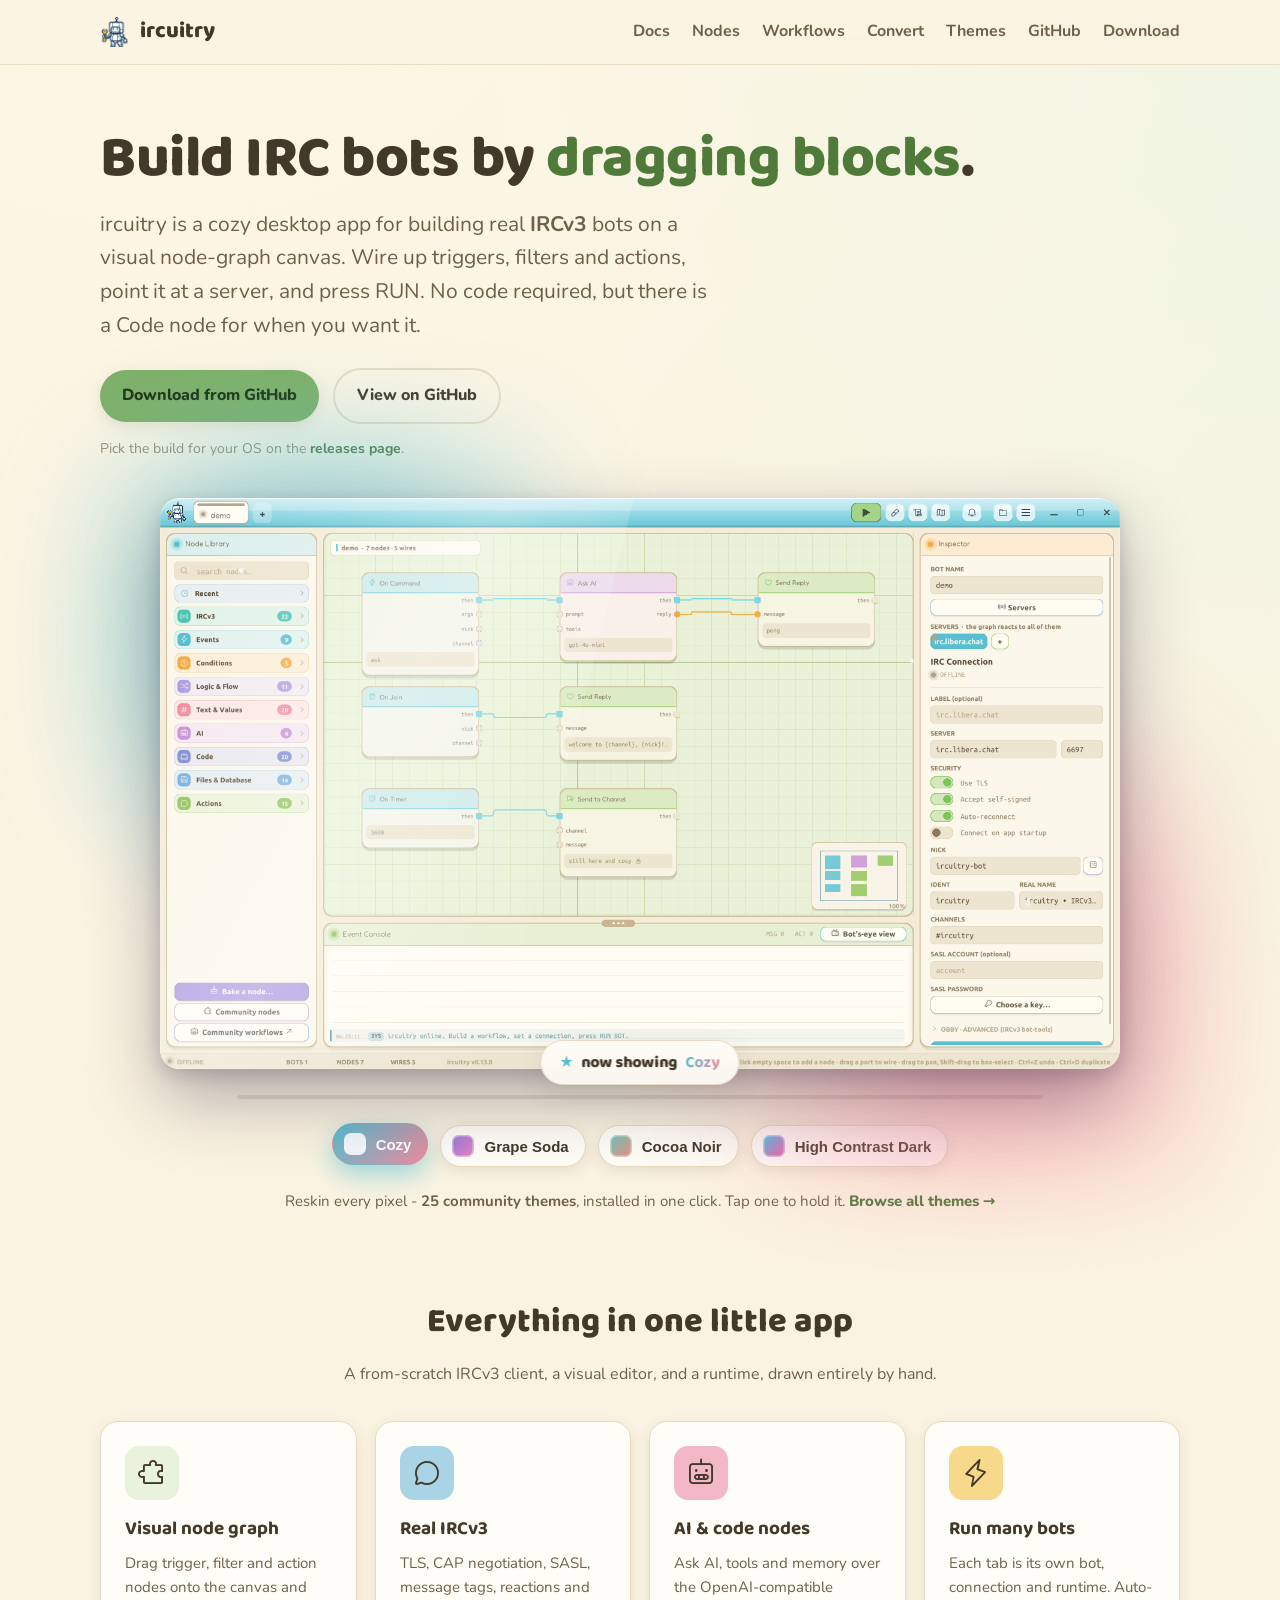
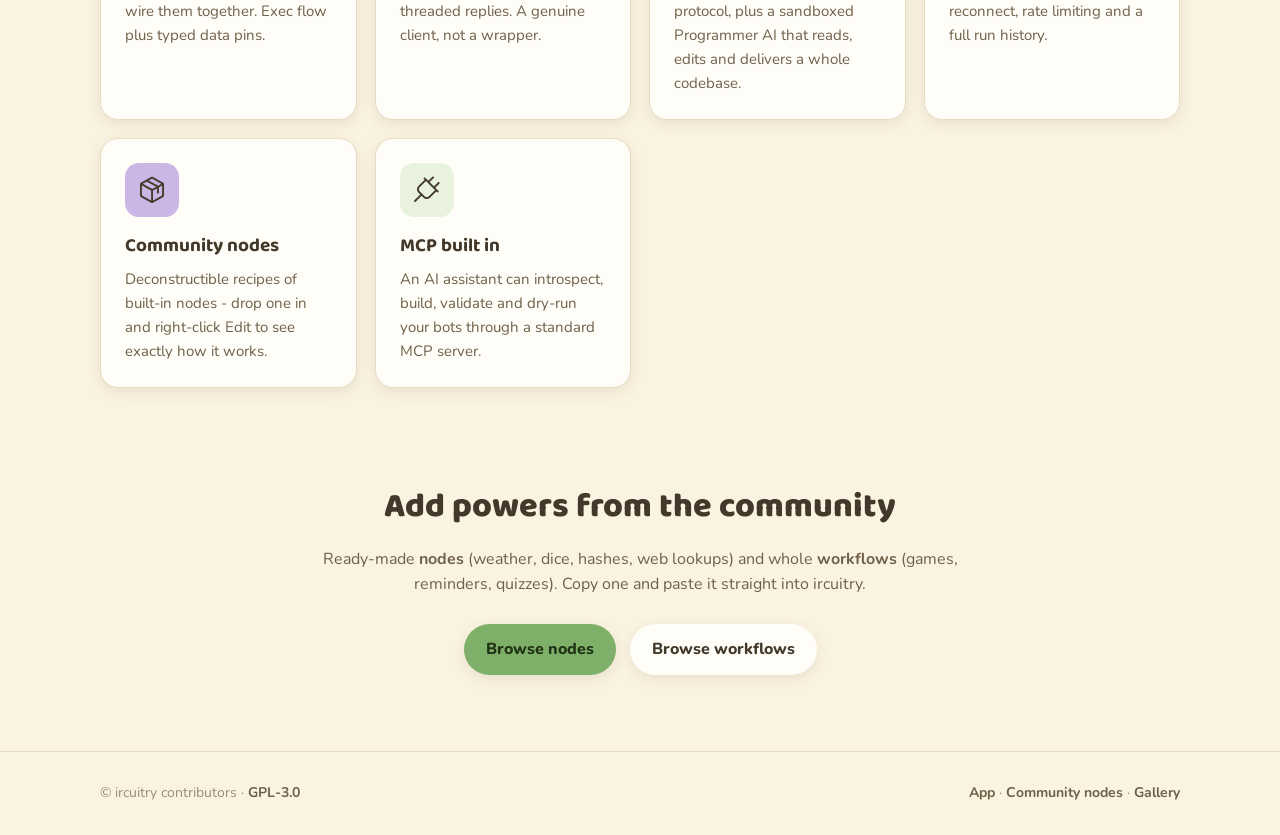
==== index.html @ cd8b6d70 "feat: add mIRC script -> .ircbot converter page A client-side (browser-only, nothing uploaded) Tier-" ====
<!DOCTYPE html>
<html lang="en">
<head>
  <meta charset="utf-8">
  <meta name="viewport" content="width=device-width, initial-scale=1">
  <title>ircuitry - build IRC bots by dragging blocks</title>
  <meta name="description" content="ircuitry is a cozy desktop app for building IRCv3 bots on a visual node-graph canvas. Free, open source, self-contained. Download for Windows, macOS and Linux.">
  <link rel="icon" type="image/png" href="assets/favicon.png">
  <meta property="og:title" content="ircuitry - build IRC bots by dragging blocks">
  <meta property="og:description" content="A cozy desktop app for building IRCv3 bots on a visual node-graph canvas. Free and open source.">
  <meta property="og:image" content="assets/theme-cozy.png">
  <meta property="og:type" content="website">
  <link rel="preconnect" href="https://fonts.googleapis.com">
  <link rel="preconnect" href="https://fonts.gstatic.com" crossorigin>
  <link href="https://fonts.googleapis.com/css2?family=Baloo+2:wght@600;700;800&family=Nunito:wght@400;600;700;800&display=swap" rel="stylesheet">
  <link rel="stylesheet" href="assets/phosphor.css">
  <link rel="stylesheet" href="assets/style.css?v=20">
</head>
<body>
  <nav class="nav">
    <div class="wrap">
      <a class="brand" href="./"><img src="assets/icon-256.png" alt=""> ircuitry</a>
      <div class="links">
        
        <a href="docs.html">Docs</a><a href="nodes.html">Nodes</a>
        <a href="workflows.html">Workflows</a><a href="convert.html">Convert</a><a href="themes.html">Themes</a>
        <a class="hide-sm" href="https://github.com/ircuitry/ircuitry">GitHub</a>
        <a class="hide-sm" href="https://github.com/ircuitry/ircuitry/releases/latest">Download</a>
      </div>
    </div>
  </nav>

  <header class="hero">
    <div class="wrap">
      <h1>Build IRC bots by <span class="leaf">dragging blocks</span>.</h1>
      <p class="lead">
        ircuitry is a cozy desktop app for building real <b>IRCv3</b> bots on a visual node-graph
        canvas. Wire up triggers, filters and actions, point it at a server, and press RUN. No code
        required, but there is a Code node for when you want it.
      </p>
      <div class="btn-row" id="download">
        <a class="btn primary" href="https://github.com/ircuitry/ircuitry/releases/latest">Download</a>
        <a class="btn ghost" href="https://github.com/ircuitry/ircuitry">View on GitHub</a>
      </div>
      <p class="altlinks" id="dl-extra">Free and open source (GPLv3). Self-contained, no install needed.</p>

      <div class="tv" id="tv">
        <div class="tv-stage" id="tvStage">
          <div class="tv-glow" aria-hidden="true"></div>
          <div class="tv-frame">
            <div class="tv-screens" id="tvScreens"></div>
            <div class="tv-sheen" aria-hidden="true"></div>
            <div class="tv-spark s1"></div><div class="tv-spark s2"></div><div class="tv-spark s3"></div>
          </div>
          <div class="tv-badge"><span class="star">&#9733;</span> now showing <b id="tvName">Cozy</b></div>
          <div class="tv-bar"><i id="tvBar"></i></div>
        </div>
        <div class="tv-chips" id="tvChips"></div>
        <p class="tv-cap">Reskin every pixel - <b>25 community themes</b>, installed in one click. Tap one to hold it. <a href="themes.html">Browse all themes &rarr;</a></p>
      </div>
    </div>
  </header>

  <section>
    <div class="wrap">
      <h2 class="section-title">Everything in one little app</h2>
      <p class="section-sub">A from-scratch IRCv3 client, a visual editor, and a runtime, drawn entirely by hand.</p>
      <div class="features">
        <div class="feature"><div class="ic c-leaf"><i class="ph ph-puzzle-piece"></i></div><h3>Visual node graph</h3><p>Drag trigger, filter and action nodes onto the canvas and wire them together. Exec flow plus typed data pins.</p></div>
        <div class="feature"><div class="ic c-blue"><i class="ph ph-chat-circle"></i></div><h3>Real IRCv3</h3><p>TLS, CAP negotiation, SASL, message tags, reactions and threaded replies. A genuine client, not a wrapper.</p></div>
        <div class="feature"><div class="ic c-pink"><i class="ph ph-robot"></i></div><h3>AI &amp; code nodes</h3><p>Ask AI, tools and memory over the OpenAI-compatible protocol, plus a sandboxed Programmer AI that reads, edits and delivers a whole codebase.</p></div>
        <div class="feature"><div class="ic c-yellow"><i class="ph ph-lightning"></i></div><h3>Run many bots</h3><p>Each tab is its own bot, connection and runtime. Auto-reconnect, rate limiting and a full run history.</p></div>
        <div class="feature"><div class="ic c-lilac"><i class="ph ph-package"></i></div><h3>Community nodes</h3><p>Deconstructible recipes of built-in nodes - drop one in and right-click Edit to see exactly how it works.</p></div>
        <div class="feature"><div class="ic c-leaf"><i class="ph ph-plug"></i></div><h3>MCP built in</h3><p>An AI assistant can introspect, build, validate and dry-run your bots through a standard MCP server.</p></div>
      </div>
    </div>
  </section>

  <section>
    <div class="wrap" style="text-align:center;">
      <h2 class="section-title">Add powers from the community</h2>
      <p class="section-sub" style="margin-bottom:26px;">
        Ready-made <b>nodes</b> (weather, dice, hashes, web lookups) and whole <b>workflows</b> (games,
        reminders, quizzes). Copy one and paste it straight into ircuitry.
      </p>
      <div class="btn-row" style="justify-content:center;">
        <a class="btn primary" href="nodes.html">Browse nodes</a>
        <a class="btn" href="workflows.html">Browse workflows</a>
      </div>
    </div>
  </section>

  <footer>
    <div class="wrap">
      <span>© ircuitry contributors · <a href="https://github.com/ircuitry/ircuitry/blob/main/LICENSE">GPL-3.0</a></span>
      <span>
        <a href="https://github.com/ircuitry/ircuitry">App</a> ·
        <a href="https://github.com/ircuitry/community-nodes">Community nodes</a> ·
        <a href="nodes.html">Gallery</a>
      </span>
    </div>
  </footer>

  <div class="toast" id="toast"></div>
  <script src="assets/app.js?v=20"></script>
</body>
</html>
---- assets/phosphor.css ----
@font-face {
  font-family: "Phosphor";
  src: url("phosphor/Phosphor.woff2") format("woff2");
  font-weight: normal; font-style: normal; font-display: block;
}

.ph {
  /* use !important to prevent issues with browser extensions that change fonts */
  font-family: "Phosphor" !important;
  speak: never;
  font-style: normal;
  font-weight: normal;
  font-variant: normal;
  text-transform: none;
  line-height: 1;

  /* Enable Ligatures ================ */
  letter-spacing: 0;
  -webkit-font-feature-settings: "liga";
  -moz-font-feature-settings: "liga=1";
  -moz-font-feature-settings: "liga";
  -ms-font-feature-settings: "liga" 1;
  font-feature-settings: "liga";
  -webkit-font-variant-ligatures: discretionary-ligatures;
  font-variant-ligatures: discretionary-ligatures;

  /* Better Font Rendering =========== */
  -webkit-font-smoothing: antialiased;
  -moz-osx-font-smoothing: grayscale;
}

.ph.ph-acorn:before {
  content: "\eb9a";
}
.ph.ph-address-book:before {
  content: "\e6f8";
}
.ph.ph-address-book-tabs:before {
  content: "\ee4e";
}
.ph.ph-air-traffic-control:before {
  content: "\ecd8";
}
.ph.ph-airplane:before {
  content: "\e002";
}
.ph.ph-airplane-in-flight:before {
  content: "\e4fe";
}
.ph.ph-airplane-landing:before {
  content: "\e502";
}
.ph.ph-airplane-takeoff:before {
  content: "\e504";
}
.ph.ph-airplane-taxiing:before {
  content: "\e500";
}
.ph.ph-airplane-tilt:before {
  content: "\e5d6";
}
.ph.ph-airplay:before {
  content: "\e004";
}
.ph.ph-alarm:before {
  content: "\e006";
}
.ph.ph-alien:before {
  content: "\e8a6";
}
.ph.ph-align-bottom:before {
  content: "\e506";
}
.ph.ph-align-bottom-simple:before {
  content: "\eb0c";
}
.ph.ph-align-center-horizontal:before {
  content: "\e50a";
}
.ph.ph-align-center-horizontal-simple:before {
  content: "\eb0e";
}
.ph.ph-align-center-vertical:before {
  content: "\e50c";
}
.ph.ph-align-center-vertical-simple:before {
  content: "\eb10";
}
.ph.ph-align-left:before {
  content: "\e50e";
}
.ph.ph-align-left-simple:before {
  content: "\eaee";
}
.ph.ph-align-right:before {
  content: "\e510";
}
.ph.ph-align-right-simple:before {
  content: "\eb12";
}
.ph.ph-align-top:before {
  content: "\e512";
}
.ph.ph-align-top-simple:before {
  content: "\eb14";
}
.ph.ph-amazon-logo:before {
  content: "\e96c";
}
.ph.ph-ambulance:before {
  content: "\e572";
}
.ph.ph-anchor:before {
  content: "\e514";
}
.ph.ph-anchor-simple:before {
  content: "\e5d8";
}
.ph.ph-android-logo:before {
  content: "\e008";
}
.ph.ph-angle:before {
  content: "\e7bc";
}
.ph.ph-angular-logo:before {
  content: "\eb80";
}
.ph.ph-aperture:before {
  content: "\e00a";
}
.ph.ph-app-store-logo:before {
  content: "\e974";
}
.ph.ph-app-window:before {
  content: "\e5da";
}
.ph.ph-apple-logo:before {
  content: "\e516";
}
.ph.ph-apple-podcasts-logo:before {
  content: "\eb96";
}
.ph.ph-approximate-equals:before {
  content: "\edaa";
}
.ph.ph-archive:before {
  content: "\e00c";
}
.ph.ph-armchair:before {
  content: "\e012";
}
.ph.ph-arrow-arc-left:before {
  content: "\e014";
}
.ph.ph-arrow-arc-right:before {
  content: "\e016";
}
.ph.ph-arrow-bend-double-up-left:before {
  content: "\e03a";
}
.ph.ph-arrow-bend-double-up-right:before {
  content: "\e03c";
}
.ph.ph-arrow-bend-down-left:before {
  content: "\e018";
}
.ph.ph-arrow-bend-down-right:before {
  content: "\e01a";
}
.ph.ph-arrow-bend-left-down:before {
  content: "\e01c";
}
.ph.ph-arrow-bend-left-up:before {
  content: "\e01e";
}
.ph.ph-arrow-bend-right-down:before {
  content: "\e020";
}
.ph.ph-arrow-bend-right-up:before {
  content: "\e022";
}
.ph.ph-arrow-bend-up-left:before {
  content: "\e024";
}
.ph.ph-arrow-bend-up-right:before {
  content: "\e026";
}
.ph.ph-arrow-circle-down:before {
  content: "\e028";
}
.ph.ph-arrow-circle-down-left:before {
  content: "\e02a";
}
.ph.ph-arrow-circle-down-right:before {
  content: "\e02c";
}
.ph.ph-arrow-circle-left:before {
  content: "\e05a";
}
.ph.ph-arrow-circle-right:before {
  content: "\e02e";
}
.ph.ph-arrow-circle-up:before {
  content: "\e030";
}
.ph.ph-arrow-circle-up-left:before {
  content: "\e032";
}
.ph.ph-arrow-circle-up-right:before {
  content: "\e034";
}
.ph.ph-arrow-clockwise:before {
  content: "\e036";
}
.ph.ph-arrow-counter-clockwise:before {
  content: "\e038";
}
.ph.ph-arrow-down:before {
  content: "\e03e";
}
.ph.ph-arrow-down-left:before {
  content: "\e040";
}
.ph.ph-arrow-down-right:before {
  content: "\e042";
}
.ph.ph-arrow-elbow-down-left:before {
  content: "\e044";
}
.ph.ph-arrow-elbow-down-right:before {
  content: "\e046";
}
.ph.ph-arrow-elbow-left:before {
  content: "\e048";
}
.ph.ph-arrow-elbow-left-down:before {
  content: "\e04a";
}
.ph.ph-arrow-elbow-left-up:before {
  content: "\e04c";
}
.ph.ph-arrow-elbow-right:before {
  content: "\e04e";
}
.ph.ph-arrow-elbow-right-down:before {
  content: "\e050";
}
.ph.ph-arrow-elbow-right-up:before {
  content: "\e052";
}
.ph.ph-arrow-elbow-up-left:before {
  content: "\e054";
}
.ph.ph-arrow-elbow-up-right:before {
  content: "\e056";
}
.ph.ph-arrow-fat-down:before {
  content: "\e518";
}
.ph.ph-arrow-fat-left:before {
  content: "\e51a";
}
.ph.ph-arrow-fat-line-down:before {
  content: "\e51c";
}
.ph.ph-arrow-fat-line-left:before {
  content: "\e51e";
}
.ph.ph-arrow-fat-line-right:before {
  content: "\e520";
}
.ph.ph-arrow-fat-line-up:before {
  content: "\e522";
}
.ph.ph-arrow-fat-lines-down:before {
  content: "\e524";
}
.ph.ph-arrow-fat-lines-left:before {
  content: "\e526";
}
.ph.ph-arrow-fat-lines-right:before {
  content: "\e528";
}
.ph.ph-arrow-fat-lines-up:before {
  content: "\e52a";
}
.ph.ph-arrow-fat-right:before {
  content: "\e52c";
}
.ph.ph-arrow-fat-up:before {
  content: "\e52e";
}
.ph.ph-arrow-left:before {
  content: "\e058";
}
.ph.ph-arrow-line-down:before {
  content: "\e05c";
}
.ph.ph-arrow-line-down-left:before {
  content: "\e05e";
}
.ph.ph-arrow-line-down-right:before {
  content: "\e060";
}
.ph.ph-arrow-line-left:before {
  content: "\e062";
}
.ph.ph-arrow-line-right:before {
  content: "\e064";
}
.ph.ph-arrow-line-up:before {
  content: "\e066";
}
.ph.ph-arrow-line-up-left:before {
  content: "\e068";
}
.ph.ph-arrow-line-up-right:before {
  content: "\e06a";
}
.ph.ph-arrow-right:before {
  content: "\e06c";
}
.ph.ph-arrow-square-down:before {
  content: "\e06e";
}
.ph.ph-arrow-square-down-left:before {
  content: "\e070";
}
.ph.ph-arrow-square-down-right:before {
  content: "\e072";
}
.ph.ph-arrow-square-in:before {
  content: "\e5dc";
}
.ph.ph-arrow-square-left:before {
  content: "\e074";
}
.ph.ph-arrow-square-out:before {
  content: "\e5de";
}
.ph.ph-arrow-square-right:before {
  content: "\e076";
}
.ph.ph-arrow-square-up:before {
  content: "\e078";
}
.ph.ph-arrow-square-up-left:before {
  content: "\e07a";
}
.ph.ph-arrow-square-up-right:before {
  content: "\e07c";
}
.ph.ph-arrow-u-down-left:before {
  content: "\e07e";
}
.ph.ph-arrow-u-down-right:before {
  content: "\e080";
}
.ph.ph-arrow-u-left-down:before {
  content: "\e082";
}
.ph.ph-arrow-u-left-up:before {
  content: "\e084";
}
.ph.ph-arrow-u-right-down:before {
  content: "\e086";
}
.ph.ph-arrow-u-right-up:before {
  content: "\e088";
}
.ph.ph-arrow-u-up-left:before {
  content: "\e08a";
}
.ph.ph-arrow-u-up-right:before {
  content: "\e08c";
}
.ph.ph-arrow-up:before {
  content: "\e08e";
}
.ph.ph-arrow-up-left:before {
  content: "\e090";
}
.ph.ph-arrow-up-right:before {
  content: "\e092";
}
.ph.ph-arrows-clockwise:before {
  content: "\e094";
}
.ph.ph-arrows-counter-clockwise:before {
  content: "\e096";
}
.ph.ph-arrows-down-up:before {
  content: "\e098";
}
.ph.ph-arrows-horizontal:before {
  content: "\eb06";
}
.ph.ph-arrows-in:before {
  content: "\e09a";
}
.ph.ph-arrows-in-cardinal:before {
  content: "\e09c";
}
.ph.ph-arrows-in-line-horizontal:before {
  content: "\e530";
}
.ph.ph-arrows-in-line-vertical:before {
  content: "\e532";
}
.ph.ph-arrows-in-simple:before {
  content: "\e09e";
}
.ph.ph-arrows-left-right:before {
  content: "\e0a0";
}
.ph.ph-arrows-merge:before {
  content: "\ed3e";
}
.ph.ph-arrows-out:before {
  content: "\e0a2";
}
.ph.ph-arrows-out-cardinal:before {
  content: "\e0a4";
}
.ph.ph-arrows-out-line-horizontal:before {
  content: "\e534";
}
.ph.ph-arrows-out-line-vertical:before {
  content: "\e536";
}
.ph.ph-arrows-out-simple:before {
  content: "\e0a6";
}
.ph.ph-arrows-split:before {
  content: "\ed3c";
}
.ph.ph-arrows-vertical:before {
  content: "\eb04";
}
.ph.ph-article:before {
  content: "\e0a8";
}
.ph.ph-article-medium:before {
  content: "\e5e0";
}
.ph.ph-article-ny-times:before {
  content: "\e5e2";
}
.ph.ph-asclepius:before {
  content: "\ee34";
}
.ph.ph-caduceus:before {
  content: "\ee34";
}
.ph.ph-asterisk:before {
  content: "\e0aa";
}
.ph.ph-asterisk-simple:before {
  content: "\e832";
}
.ph.ph-at:before {
  content: "\e0ac";
}
.ph.ph-atom:before {
  content: "\e5e4";
}
.ph.ph-avocado:before {
  content: "\ee04";
}
.ph.ph-axe:before {
  content: "\e9fc";
}
.ph.ph-baby:before {
  content: "\e774";
}
.ph.ph-baby-carriage:before {
  content: "\e818";
}
.ph.ph-backpack:before {
  content: "\e922";
}
.ph.ph-backspace:before {
  content: "\e0ae";
}
.ph.ph-bag:before {
  content: "\e0b0";
}
.ph.ph-bag-simple:before {
  content: "\e5e6";
}
.ph.ph-balloon:before {
  content: "\e76c";
}
.ph.ph-bandaids:before {
  content: "\e0b2";
}
.ph.ph-bank:before {
  content: "\e0b4";
}
.ph.ph-barbell:before {
  content: "\e0b6";
}
.ph.ph-barcode:before {
  content: "\e0b8";
}
.ph.ph-barn:before {
  content: "\ec72";
}
.ph.ph-barricade:before {
  content: "\e948";
}
.ph.ph-baseball:before {
  content: "\e71a";
}
.ph.ph-baseball-cap:before {
  content: "\ea28";
}
.ph.ph-baseball-helmet:before {
  content: "\ee4a";
}
.ph.ph-basket:before {
  content: "\e964";
}
.ph.ph-basketball:before {
  content: "\e724";
}
.ph.ph-bathtub:before {
  content: "\e81e";
}
.ph.ph-battery-charging:before {
  content: "\e0ba";
}
.ph.ph-battery-charging-vertical:before {
  content: "\e0bc";
}
.ph.ph-battery-empty:before {
  content: "\e0be";
}
.ph.ph-battery-full:before {
  content: "\e0c0";
}
.ph.ph-battery-high:before {
  content: "\e0c2";
}
.ph.ph-battery-low:before {
  content: "\e0c4";
}
.ph.ph-battery-medium:before {
  content: "\e0c6";
}
.ph.ph-battery-plus:before {
  content: "\e808";
}
.ph.ph-battery-plus-vertical:before {
  content: "\ec50";
}
.ph.ph-battery-vertical-empty:before {
  content: "\e7c6";
}
.ph.ph-battery-vertical-full:before {
  content: "\e7c4";
}
.ph.ph-battery-vertical-high:before {
  content: "\e7c2";
}
.ph.ph-battery-vertical-low:before {
  content: "\e7be";
}
.ph.ph-battery-vertical-medium:before {
  content: "\e7c0";
}
.ph.ph-battery-warning:before {
  content: "\e0c8";
}
.ph.ph-battery-warning-vertical:before {
  content: "\e0ca";
}
.ph.ph-beach-ball:before {
  content: "\ed24";
}
.ph.ph-beanie:before {
  content: "\ea2a";
}
.ph.ph-bed:before {
  content: "\e0cc";
}
.ph.ph-beer-bottle:before {
  content: "\e7b0";
}
.ph.ph-beer-stein:before {
  content: "\eb62";
}
.ph.ph-behance-logo:before {
  content: "\e7f4";
}
.ph.ph-bell:before {
  content: "\e0ce";
}
.ph.ph-bell-ringing:before {
  content: "\e5e8";
}
.ph.ph-bell-simple:before {
  content: "\e0d0";
}
.ph.ph-bell-simple-ringing:before {
  content: "\e5ea";
}
.ph.ph-bell-simple-slash:before {
  content: "\e0d2";
}
.ph.ph-bell-simple-z:before {
  content: "\e5ec";
}
.ph.ph-bell-slash:before {
  content: "\e0d4";
}
.ph.ph-bell-z:before {
  content: "\e5ee";
}
.ph.ph-belt:before {
  content: "\ea2c";
}
.ph.ph-bezier-curve:before {
  content: "\eb00";
}
.ph.ph-bicycle:before {
  content: "\e0d6";
}
.ph.ph-binary:before {
  content: "\ee60";
}
.ph.ph-binoculars:before {
  content: "\ea64";
}
.ph.ph-biohazard:before {
  content: "\e9e0";
}
.ph.ph-bird:before {
  content: "\e72c";
}
.ph.ph-blueprint:before {
  content: "\eda0";
}
.ph.ph-bluetooth:before {
  content: "\e0da";
}
.ph.ph-bluetooth-connected:before {
  content: "\e0dc";
}
.ph.ph-bluetooth-slash:before {
  content: "\e0de";
}
.ph.ph-bluetooth-x:before {
  content: "\e0e0";
}
.ph.ph-boat:before {
  content: "\e786";
}
.ph.ph-bomb:before {
  content: "\ee0a";
}
.ph.ph-bone:before {
  content: "\e7f2";
}
.ph.ph-book:before {
  content: "\e0e2";
}
.ph.ph-book-bookmark:before {
  content: "\e0e4";
}
.ph.ph-book-open:before {
  content: "\e0e6";
}
.ph.ph-book-open-text:before {
  content: "\e8f2";
}
.ph.ph-book-open-user:before {
  content: "\ede0";
}
.ph.ph-bookmark:before {
  content: "\e0e8";
}
.ph.ph-bookmark-simple:before {
  content: "\e0ea";
}
.ph.ph-bookmarks:before {
  content: "\e0ec";
}
.ph.ph-bookmarks-simple:before {
  content: "\e5f0";
}
.ph.ph-books:before {
  content: "\e758";
}
.ph.ph-boot:before {
  content: "\ecca";
}
.ph.ph-boules:before {
  content: "\e722";
}
.ph.ph-bounding-box:before {
  content: "\e6ce";
}
.ph.ph-bowl-food:before {
  content: "\eaa4";
}
.ph.ph-bowl-steam:before {
  content: "\e8e4";
}
.ph.ph-bowling-ball:before {
  content: "\ea34";
}
.ph.ph-box-arrow-down:before {
  content: "\e00e";
}
.ph.ph-archive-box:before {
  content: "\e00e";
}
.ph.ph-box-arrow-up:before {
  content: "\ee54";
}
.ph.ph-boxing-glove:before {
  content: "\ea36";
}
.ph.ph-brackets-angle:before {
  content: "\e862";
}
.ph.ph-brackets-curly:before {
  content: "\e860";
}
.ph.ph-brackets-round:before {
  content: "\e864";
}
.ph.ph-brackets-square:before {
  content: "\e85e";
}
.ph.ph-brain:before {
  content: "\e74e";
}
.ph.ph-brandy:before {
  content: "\e6b4";
}
.ph.ph-bread:before {
  content: "\e81c";
}
.ph.ph-bridge:before {
  content: "\ea68";
}
.ph.ph-briefcase:before {
  content: "\e0ee";
}
.ph.ph-briefcase-metal:before {
  content: "\e5f2";
}
.ph.ph-broadcast:before {
  content: "\e0f2";
}
.ph.ph-broom:before {
  content: "\ec54";
}
.ph.ph-browser:before {
  content: "\e0f4";
}
.ph.ph-browsers:before {
  content: "\e0f6";
}
.ph.ph-bug:before {
  content: "\e5f4";
}
.ph.ph-bug-beetle:before {
  content: "\e5f6";
}
.ph.ph-bug-droid:before {
  content: "\e5f8";
}
.ph.ph-building:before {
  content: "\e100";
}
.ph.ph-building-apartment:before {
  content: "\e0fe";
}
.ph.ph-building-office:before {
  content: "\e0ff";
}
.ph.ph-buildings:before {
  content: "\e102";
}
.ph.ph-bulldozer:before {
  content: "\ec6c";
}
.ph.ph-bus:before {
  content: "\e106";
}
.ph.ph-butterfly:before {
  content: "\ea6e";
}
.ph.ph-cable-car:before {
  content: "\e49c";
}
.ph.ph-cactus:before {
  content: "\e918";
}
.ph.ph-cake:before {
  content: "\e780";
}
.ph.ph-calculator:before {
  content: "\e538";
}
.ph.ph-calendar:before {
  content: "\e108";
}
.ph.ph-calendar-blank:before {
  content: "\e10a";
}
.ph.ph-calendar-check:before {
  content: "\e712";
}
.ph.ph-calendar-dot:before {
  content: "\e7b2";
}
.ph.ph-calendar-dots:before {
  content: "\e7b4";
}
.ph.ph-calendar-heart:before {
  content: "\e8b0";
}
.ph.ph-calendar-minus:before {
  content: "\ea14";
}
.ph.ph-calendar-plus:before {
  content: "\e714";
}
.ph.ph-calendar-slash:before {
  content: "\ea12";
}
.ph.ph-calendar-star:before {
  content: "\e8b2";
}
.ph.ph-calendar-x:before {
  content: "\e10c";
}
.ph.ph-call-bell:before {
  content: "\e7de";
}
.ph.ph-camera:before {
  content: "\e10e";
}
.ph.ph-camera-plus:before {
  content: "\ec58";
}
.ph.ph-camera-rotate:before {
  content: "\e7a4";
}
.ph.ph-camera-slash:before {
  content: "\e110";
}
.ph.ph-campfire:before {
  content: "\e9d8";
}
.ph.ph-car:before {
  content: "\e112";
}
.ph.ph-car-battery:before {
  content: "\ee30";
}
.ph.ph-car-profile:before {
  content: "\e8cc";
}
.ph.ph-car-simple:before {
  content: "\e114";
}
.ph.ph-cardholder:before {
  content: "\e5fa";
}
.ph.ph-cards:before {
  content: "\e0f8";
}
.ph.ph-cards-three:before {
  content: "\ee50";
}
.ph.ph-caret-circle-double-down:before {
  content: "\e116";
}
.ph.ph-caret-circle-double-left:before {
  content: "\e118";
}
.ph.ph-caret-circle-double-right:before {
  content: "\e11a";
}
.ph.ph-caret-circle-double-up:before {
  content: "\e11c";
}
.ph.ph-caret-circle-down:before {
  content: "\e11e";
}
.ph.ph-caret-circle-left:before {
  content: "\e120";
}
.ph.ph-caret-circle-right:before {
  content: "\e122";
}
.ph.ph-caret-circle-up:before {
  content: "\e124";
}
.ph.ph-caret-circle-up-down:before {
  content: "\e13e";
}
.ph.ph-caret-double-down:before {
  content: "\e126";
}
.ph.ph-caret-double-left:before {
  content: "\e128";
}
.ph.ph-caret-double-right:before {
  content: "\e12a";
}
.ph.ph-caret-double-up:before {
  content: "\e12c";
}
.ph.ph-caret-down:before {
  content: "\e136";
}
.ph.ph-caret-left:before {
  content: "\e138";
}
.ph.ph-caret-line-down:before {
  content: "\e134";
}
.ph.ph-caret-line-left:before {
  content: "\e132";
}
.ph.ph-caret-line-right:before {
  content: "\e130";
}
.ph.ph-caret-line-up:before {
  content: "\e12e";
}
.ph.ph-caret-right:before {
  content: "\e13a";
}
.ph.ph-caret-up:before {
  content: "\e13c";
}
.ph.ph-caret-up-down:before {
  content: "\e140";
}
.ph.ph-carrot:before {
  content: "\ed38";
}
.ph.ph-cash-register:before {
  content: "\ed80";
}
.ph.ph-cassette-tape:before {
  content: "\ed2e";
}
.ph.ph-castle-turret:before {
  content: "\e9d0";
}
.ph.ph-cat:before {
  content: "\e748";
}
.ph.ph-cell-signal-full:before {
  content: "\e142";
}
.ph.ph-cell-signal-high:before {
  content: "\e144";
}
.ph.ph-cell-signal-low:before {
  content: "\e146";
}
.ph.ph-cell-signal-medium:before {
  content: "\e148";
}
.ph.ph-cell-signal-none:before {
  content: "\e14a";
}
.ph.ph-cell-signal-slash:before {
  content: "\e14c";
}
.ph.ph-cell-signal-x:before {
  content: "\e14e";
}
.ph.ph-cell-tower:before {
  content: "\ebaa";
}
.ph.ph-certificate:before {
  content: "\e766";
}
.ph.ph-chair:before {
  content: "\e950";
}
.ph.ph-chalkboard:before {
  content: "\e5fc";
}
.ph.ph-chalkboard-simple:before {
  content: "\e5fe";
}
.ph.ph-chalkboard-teacher:before {
  content: "\e600";
}
.ph.ph-champagne:before {
  content: "\eaca";
}
.ph.ph-charging-station:before {
  content: "\e8d0";
}
.ph.ph-chart-bar:before {
  content: "\e150";
}
.ph.ph-chart-bar-horizontal:before {
  content: "\e152";
}
.ph.ph-chart-donut:before {
  content: "\eaa6";
}
.ph.ph-chart-line:before {
  content: "\e154";
}
.ph.ph-chart-line-down:before {
  content: "\e8b6";
}
.ph.ph-chart-line-up:before {
  content: "\e156";
}
.ph.ph-chart-pie:before {
  content: "\e158";
}
.ph.ph-chart-pie-slice:before {
  content: "\e15a";
}
.ph.ph-chart-polar:before {
  content: "\eaa8";
}
.ph.ph-chart-scatter:before {
  content: "\eaac";
}
.ph.ph-chat:before {
  content: "\e15c";
}
.ph.ph-chat-centered:before {
  content: "\e160";
}
.ph.ph-chat-centered-dots:before {
  content: "\e164";
}
.ph.ph-chat-centered-slash:before {
  content: "\e162";
}
.ph.ph-chat-centered-text:before {
  content: "\e166";
}
.ph.ph-chat-circle:before {
  content: "\e168";
}
.ph.ph-chat-circle-dots:before {
  content: "\e16c";
}
.ph.ph-chat-circle-slash:before {
  content: "\e16a";
}
.ph.ph-chat-circle-text:before {
  content: "\e16e";
}
.ph.ph-chat-dots:before {
  content: "\e170";
}
.ph.ph-chat-slash:before {
  content: "\e15e";
}
.ph.ph-chat-teardrop:before {
  content: "\e172";
}
.ph.ph-chat-teardrop-dots:before {
  content: "\e176";
}
.ph.ph-chat-teardrop-slash:before {
  content: "\e174";
}
.ph.ph-chat-teardrop-text:before {
  content: "\e178";
}
.ph.ph-chat-text:before {
  content: "\e17a";
}
.ph.ph-chats:before {
  content: "\e17c";
}
.ph.ph-chats-circle:before {
  content: "\e17e";
}
.ph.ph-chats-teardrop:before {
  content: "\e180";
}
.ph.ph-check:before {
  content: "\e182";
}
.ph.ph-check-circle:before {
  content: "\e184";
}
.ph.ph-check-fat:before {
  content: "\eba6";
}
.ph.ph-check-square:before {
  content: "\e186";
}
.ph.ph-check-square-offset:before {
  content: "\e188";
}
.ph.ph-checkerboard:before {
  content: "\e8c4";
}
.ph.ph-checks:before {
  content: "\e53a";
}
.ph.ph-cheers:before {
  content: "\ea4a";
}
.ph.ph-cheese:before {
  content: "\e9fe";
}
.ph.ph-chef-hat:before {
  content: "\ed8e";
}
.ph.ph-cherries:before {
  content: "\e830";
}
.ph.ph-church:before {
  content: "\ecea";
}
.ph.ph-cigarette:before {
  content: "\ed90";
}
.ph.ph-cigarette-slash:before {
  content: "\ed92";
}
.ph.ph-circle:before {
  content: "\e18a";
}
.ph.ph-circle-dashed:before {
  content: "\e602";
}
.ph.ph-circle-half:before {
  content: "\e18c";
}
.ph.ph-circle-half-tilt:before {
  content: "\e18e";
}
.ph.ph-circle-notch:before {
  content: "\eb44";
}
.ph.ph-circles-four:before {
  content: "\e190";
}
.ph.ph-circles-three:before {
  content: "\e192";
}
.ph.ph-circles-three-plus:before {
  content: "\e194";
}
.ph.ph-circuitry:before {
  content: "\e9c2";
}
.ph.ph-city:before {
  content: "\ea6a";
}
.ph.ph-clipboard:before {
  content: "\e196";
}
.ph.ph-clipboard-text:before {
  content: "\e198";
}
.ph.ph-clock:before {
  content: "\e19a";
}
.ph.ph-clock-afternoon:before {
  content: "\e19c";
}
.ph.ph-clock-clockwise:before {
  content: "\e19e";
}
.ph.ph-clock-countdown:before {
  content: "\ed2c";
}
.ph.ph-clock-counter-clockwise:before {
  content: "\e1a0";
}
.ph.ph-clock-user:before {
  content: "\edec";
}
.ph.ph-closed-captioning:before {
  content: "\e1a4";
}
.ph.ph-cloud:before {
  content: "\e1aa";
}
.ph.ph-cloud-arrow-down:before {
  content: "\e1ac";
}
.ph.ph-cloud-arrow-up:before {
  content: "\e1ae";
}
.ph.ph-cloud-check:before {
  content: "\e1b0";
}
.ph.ph-cloud-fog:before {
  content: "\e53c";
}
.ph.ph-cloud-lightning:before {
  content: "\e1b2";
}
.ph.ph-cloud-moon:before {
  content: "\e53e";
}
.ph.ph-cloud-rain:before {
  content: "\e1b4";
}
.ph.ph-cloud-slash:before {
  content: "\e1b6";
}
.ph.ph-cloud-snow:before {
  content: "\e1b8";
}
.ph.ph-cloud-sun:before {
  content: "\e540";
}
.ph.ph-cloud-warning:before {
  content: "\ea98";
}
.ph.ph-cloud-x:before {
  content: "\ea96";
}
.ph.ph-clover:before {
  content: "\edc8";
}
.ph.ph-club:before {
  content: "\e1ba";
}
.ph.ph-coat-hanger:before {
  content: "\e7fe";
}
.ph.ph-coda-logo:before {
  content: "\e7ce";
}
.ph.ph-code:before {
  content: "\e1bc";
}
.ph.ph-code-block:before {
  content: "\eafe";
}
.ph.ph-code-simple:before {
  content: "\e1be";
}
.ph.ph-codepen-logo:before {
  content: "\e978";
}
.ph.ph-codesandbox-logo:before {
  content: "\ea06";
}
.ph.ph-coffee:before {
  content: "\e1c2";
}
.ph.ph-coffee-bean:before {
  content: "\e1c0";
}
.ph.ph-coin:before {
  content: "\e60e";
}
.ph.ph-coin-vertical:before {
  content: "\eb48";
}
.ph.ph-coins:before {
  content: "\e78e";
}
.ph.ph-columns:before {
  content: "\e546";
}
.ph.ph-columns-plus-left:before {
  content: "\e544";
}
.ph.ph-columns-plus-right:before {
  content: "\e542";
}
.ph.ph-command:before {
  content: "\e1c4";
}
.ph.ph-compass:before {
  content: "\e1c8";
}
.ph.ph-compass-rose:before {
  content: "\e1c6";
}
.ph.ph-compass-tool:before {
  content: "\ea0e";
}
.ph.ph-computer-tower:before {
  content: "\e548";
}
.ph.ph-confetti:before {
  content: "\e81a";
}
.ph.ph-contactless-payment:before {
  content: "\ed42";
}
.ph.ph-control:before {
  content: "\eca6";
}
.ph.ph-cookie:before {
  content: "\e6ca";
}
.ph.ph-cooking-pot:before {
  content: "\e764";
}
.ph.ph-copy:before {
  content: "\e1ca";
}
.ph.ph-copy-simple:before {
  content: "\e1cc";
}
.ph.ph-copyleft:before {
  content: "\e86a";
}
.ph.ph-copyright:before {
  content: "\e54a";
}
.ph.ph-corners-in:before {
  content: "\e1ce";
}
.ph.ph-corners-out:before {
  content: "\e1d0";
}
.ph.ph-couch:before {
  content: "\e7f6";
}
.ph.ph-court-basketball:before {
  content: "\ee36";
}
.ph.ph-cow:before {
  content: "\eabe";
}
.ph.ph-cowboy-hat:before {
  content: "\ed12";
}
.ph.ph-cpu:before {
  content: "\e610";
}
.ph.ph-crane:before {
  content: "\ed48";
}
.ph.ph-crane-tower:before {
  content: "\ed49";
}
.ph.ph-credit-card:before {
  content: "\e1d2";
}
.ph.ph-cricket:before {
  content: "\ee12";
}
.ph.ph-crop:before {
  content: "\e1d4";
}
.ph.ph-cross:before {
  content: "\e8a0";
}
.ph.ph-crosshair:before {
  content: "\e1d6";
}
.ph.ph-crosshair-simple:before {
  content: "\e1d8";
}
.ph.ph-crown:before {
  content: "\e614";
}
.ph.ph-crown-cross:before {
  content: "\ee5e";
}
.ph.ph-crown-simple:before {
  content: "\e616";
}
.ph.ph-cube:before {
  content: "\e1da";
}
.ph.ph-cube-focus:before {
  content: "\ed0a";
}
.ph.ph-cube-transparent:before {
  content: "\ec7c";
}
.ph.ph-currency-btc:before {
  content: "\e618";
}
.ph.ph-currency-circle-dollar:before {
  content: "\e54c";
}
.ph.ph-currency-cny:before {
  content: "\e54e";
}
.ph.ph-currency-dollar:before {
  content: "\e550";
}
.ph.ph-currency-dollar-simple:before {
  content: "\e552";
}
.ph.ph-currency-eth:before {
  content: "\eada";
}
.ph.ph-currency-eur:before {
  content: "\e554";
}
.ph.ph-currency-gbp:before {
  content: "\e556";
}
.ph.ph-currency-inr:before {
  content: "\e558";
}
.ph.ph-currency-jpy:before {
  content: "\e55a";
}
.ph.ph-currency-krw:before {
  content: "\e55c";
}
.ph.ph-currency-kzt:before {
  content: "\ec4c";
}
.ph.ph-currency-ngn:before {
  content: "\eb52";
}
.ph.ph-currency-rub:before {
  content: "\e55e";
}
.ph.ph-cursor:before {
  content: "\e1dc";
}
.ph.ph-cursor-click:before {
  content: "\e7c8";
}
.ph.ph-cursor-text:before {
  content: "\e7d8";
}
.ph.ph-cylinder:before {
  content: "\e8fc";
}
.ph.ph-database:before {
  content: "\e1de";
}
.ph.ph-desk:before {
  content: "\ed16";
}
.ph.ph-desktop:before {
  content: "\e560";
}
.ph.ph-desktop-tower:before {
  content: "\e562";
}
.ph.ph-detective:before {
  content: "\e83e";
}
.ph.ph-dev-to-logo:before {
  content: "\ed0e";
}
.ph.ph-device-mobile:before {
  content: "\e1e0";
}
.ph.ph-device-mobile-camera:before {
  content: "\e1e2";
}
.ph.ph-device-mobile-slash:before {
  content: "\ee46";
}
.ph.ph-device-mobile-speaker:before {
  content: "\e1e4";
}
.ph.ph-device-rotate:before {
  content: "\edf2";
}
.ph.ph-device-tablet:before {
  content: "\e1e6";
}
.ph.ph-device-tablet-camera:before {
  content: "\e1e8";
}
.ph.ph-device-tablet-speaker:before {
  content: "\e1ea";
}
.ph.ph-devices:before {
  content: "\eba4";
}
.ph.ph-diamond:before {
  content: "\e1ec";
}
.ph.ph-diamonds-four:before {
  content: "\e8f4";
}
.ph.ph-dice-five:before {
  content: "\e1ee";
}
.ph.ph-dice-four:before {
  content: "\e1f0";
}
.ph.ph-dice-one:before {
  content: "\e1f2";
}
.ph.ph-dice-six:before {
  content: "\e1f4";
}
.ph.ph-dice-three:before {
  content: "\e1f6";
}
.ph.ph-dice-two:before {
  content: "\e1f8";
}
.ph.ph-disc:before {
  content: "\e564";
}
.ph.ph-disco-ball:before {
  content: "\ed98";
}
.ph.ph-discord-logo:before {
  content: "\e61a";
}
.ph.ph-divide:before {
  content: "\e1fa";
}
.ph.ph-dna:before {
  content: "\e924";
}
.ph.ph-dog:before {
  content: "\e74a";
}
.ph.ph-door:before {
  content: "\e61c";
}
.ph.ph-door-open:before {
  content: "\e7e6";
}
.ph.ph-dot:before {
  content: "\ecde";
}
.ph.ph-dot-outline:before {
  content: "\ece0";
}
.ph.ph-dots-nine:before {
  content: "\e1fc";
}
.ph.ph-dots-six:before {
  content: "\e794";
}
.ph.ph-dots-six-vertical:before {
  content: "\eae2";
}
.ph.ph-dots-three:before {
  content: "\e1fe";
}
.ph.ph-dots-three-circle:before {
  content: "\e200";
}
.ph.ph-dots-three-circle-vertical:before {
  content: "\e202";
}
.ph.ph-dots-three-outline:before {
  content: "\e204";
}
.ph.ph-dots-three-outline-vertical:before {
  content: "\e206";
}
.ph.ph-dots-three-vertical:before {
  content: "\e208";
}
.ph.ph-download:before {
  content: "\e20a";
}
.ph.ph-download-simple:before {
  content: "\e20c";
}
.ph.ph-dress:before {
  content: "\ea7e";
}
.ph.ph-dresser:before {
  content: "\e94e";
}
.ph.ph-dribbble-logo:before {
  content: "\e20e";
}
.ph.ph-drone:before {
  content: "\ed74";
}
.ph.ph-drop:before {
  content: "\e210";
}
.ph.ph-drop-half:before {
  content: "\e566";
}
.ph.ph-drop-half-bottom:before {
  content: "\eb40";
}
.ph.ph-drop-simple:before {
  content: "\ee32";
}
.ph.ph-drop-slash:before {
  content: "\e954";
}
.ph.ph-dropbox-logo:before {
  content: "\e7d0";
}
.ph.ph-ear:before {
  content: "\e70c";
}
.ph.ph-ear-slash:before {
  content: "\e70e";
}
.ph.ph-egg:before {
  content: "\e812";
}
.ph.ph-egg-crack:before {
  content: "\eb64";
}
.ph.ph-eject:before {
  content: "\e212";
}
.ph.ph-eject-simple:before {
  content: "\e6ae";
}
.ph.ph-elevator:before {
  content: "\ecc0";
}
.ph.ph-empty:before {
  content: "\edbc";
}
.ph.ph-engine:before {
  content: "\ea80";
}
.ph.ph-envelope:before {
  content: "\e214";
}
.ph.ph-envelope-open:before {
  content: "\e216";
}
.ph.ph-envelope-simple:before {
  content: "\e218";
}
.ph.ph-envelope-simple-open:before {
  content: "\e21a";
}
.ph.ph-equalizer:before {
  content: "\ebbc";
}
.ph.ph-equals:before {
  content: "\e21c";
}
.ph.ph-eraser:before {
  content: "\e21e";
}
.ph.ph-escalator-down:before {
  content: "\ecba";
}
.ph.ph-escalator-up:before {
  content: "\ecbc";
}
.ph.ph-exam:before {
  content: "\e742";
}
.ph.ph-exclamation-mark:before {
  content: "\ee44";
}
.ph.ph-exclude:before {
  content: "\e882";
}
.ph.ph-exclude-square:before {
  content: "\e880";
}
.ph.ph-export:before {
  content: "\eaf0";
}
.ph.ph-eye:before {
  content: "\e220";
}
.ph.ph-eye-closed:before {
  content: "\e222";
}
.ph.ph-eye-slash:before {
  content: "\e224";
}
.ph.ph-eyedropper:before {
  content: "\e568";
}
.ph.ph-eyedropper-sample:before {
  content: "\eac4";
}
.ph.ph-eyeglasses:before {
  content: "\e7ba";
}
.ph.ph-eyes:before {
  content: "\ee5c";
}
.ph.ph-face-mask:before {
  content: "\e56a";
}
.ph.ph-facebook-logo:before {
  content: "\e226";
}
.ph.ph-factory:before {
  content: "\e760";
}
.ph.ph-faders:before {
  content: "\e228";
}
.ph.ph-faders-horizontal:before {
  content: "\e22a";
}
.ph.ph-fallout-shelter:before {
  content: "\e9de";
}
.ph.ph-fan:before {
  content: "\e9f2";
}
.ph.ph-farm:before {
  content: "\ec70";
}
.ph.ph-fast-forward:before {
  content: "\e6a6";
}
.ph.ph-fast-forward-circle:before {
  content: "\e22c";
}
.ph.ph-feather:before {
  content: "\e9c0";
}
.ph.ph-fediverse-logo:before {
  content: "\ed66";
}
.ph.ph-figma-logo:before {
  content: "\e22e";
}
.ph.ph-file:before {
  content: "\e230";
}
.ph.ph-file-archive:before {
  content: "\eb2a";
}
.ph.ph-file-arrow-down:before {
  content: "\e232";
}
.ph.ph-file-arrow-up:before {
  content: "\e61e";
}
.ph.ph-file-audio:before {
  content: "\ea20";
}
.ph.ph-file-c:before {
  content: "\eb32";
}
.ph.ph-file-c-sharp:before {
  content: "\eb30";
}
.ph.ph-file-cloud:before {
  content: "\e95e";
}
.ph.ph-file-code:before {
  content: "\e914";
}
.ph.ph-file-cpp:before {
  content: "\eb2e";
}
.ph.ph-file-css:before {
  content: "\eb34";
}
.ph.ph-file-csv:before {
  content: "\eb1c";
}
.ph.ph-file-dashed:before {
  content: "\e704";
}
.ph.ph-file-dotted:before {
  content: "\e704";
}
.ph.ph-file-doc:before {
  content: "\eb1e";
}
.ph.ph-file-html:before {
  content: "\eb38";
}
.ph.ph-file-image:before {
  content: "\ea24";
}
.ph.ph-file-ini:before {
  content: "\eb33";
}
.ph.ph-file-jpg:before {
  content: "\eb1a";
}
.ph.ph-file-js:before {
  content: "\eb24";
}
.ph.ph-file-jsx:before {
  content: "\eb3a";
}
.ph.ph-file-lock:before {
  content: "\e95c";
}
.ph.ph-file-magnifying-glass:before {
  content: "\e238";
}
.ph.ph-file-search:before {
  content: "\e238";
}
.ph.ph-file-md:before {
  content: "\ed50";
}
.ph.ph-file-minus:before {
  content: "\e234";
}
.ph.ph-file-pdf:before {
  content: "\e702";
}
.ph.ph-file-plus:before {
  content: "\e236";
}
.ph.ph-file-png:before {
  content: "\eb18";
}
.ph.ph-file-ppt:before {
  content: "\eb20";
}
.ph.ph-file-py:before {
  content: "\eb2c";
}
.ph.ph-file-rs:before {
  content: "\eb28";
}
.ph.ph-file-sql:before {
  content: "\ed4e";
}
.ph.ph-file-svg:before {
  content: "\ed08";
}
.ph.ph-file-text:before {
  content: "\e23a";
}
.ph.ph-file-ts:before {
  content: "\eb26";
}
.ph.ph-file-tsx:before {
  content: "\eb3c";
}
.ph.ph-file-txt:before {
  content: "\eb35";
}
.ph.ph-file-video:before {
  content: "\ea22";
}
.ph.ph-file-vue:before {
  content: "\eb3e";
}
.ph.ph-file-x:before {
  content: "\e23c";
}
.ph.ph-file-xls:before {
  content: "\eb22";
}
.ph.ph-file-zip:before {
  content: "\e958";
}
.ph.ph-files:before {
  content: "\e710";
}
.ph.ph-film-reel:before {
  content: "\e8c0";
}
.ph.ph-film-script:before {
  content: "\eb50";
}
.ph.ph-film-slate:before {
  content: "\e8c2";
}
.ph.ph-film-strip:before {
  content: "\e792";
}
.ph.ph-fingerprint:before {
  content: "\e23e";
}
.ph.ph-fingerprint-simple:before {
  content: "\e240";
}
.ph.ph-finn-the-human:before {
  content: "\e56c";
}
.ph.ph-fire:before {
  content: "\e242";
}
.ph.ph-fire-extinguisher:before {
  content: "\e9e8";
}
.ph.ph-fire-simple:before {
  content: "\e620";
}
.ph.ph-fire-truck:before {
  content: "\e574";
}
.ph.ph-first-aid:before {
  content: "\e56e";
}
.ph.ph-first-aid-kit:before {
  content: "\e570";
}
.ph.ph-fish:before {
  content: "\e728";
}
.ph.ph-fish-simple:before {
  content: "\e72a";
}
.ph.ph-flag:before {
  content: "\e244";
}
.ph.ph-flag-banner:before {
  content: "\e622";
}
.ph.ph-flag-banner-fold:before {
  content: "\ecf2";
}
.ph.ph-flag-checkered:before {
  content: "\ea38";
}
.ph.ph-flag-pennant:before {
  content: "\ecf0";
}
.ph.ph-flame:before {
  content: "\e624";
}
.ph.ph-flashlight:before {
  content: "\e246";
}
.ph.ph-flask:before {
  content: "\e79e";
}
.ph.ph-flip-horizontal:before {
  content: "\ed6a";
}
.ph.ph-flip-vertical:before {
  content: "\ed6c";
}
.ph.ph-floppy-disk:before {
  content: "\e248";
}
.ph.ph-floppy-disk-back:before {
  content: "\eaf4";
}
.ph.ph-flow-arrow:before {
  content: "\e6ec";
}
.ph.ph-flower:before {
  content: "\e75e";
}
.ph.ph-flower-lotus:before {
  content: "\e6cc";
}
.ph.ph-flower-tulip:before {
  content: "\eacc";
}
.ph.ph-flying-saucer:before {
  content: "\eb4a";
}
.ph.ph-folder:before {
  content: "\e24a";
}
.ph.ph-folder-notch:before {
  content: "\e24a";
}
.ph.ph-folder-dashed:before {
  content: "\e8f8";
}
.ph.ph-folder-dotted:before {
  content: "\e8f8";
}
.ph.ph-folder-lock:before {
  content: "\ea3c";
}
.ph.ph-folder-minus:before {
  content: "\e254";
}
.ph.ph-folder-notch-minus:before {
  content: "\e254";
}
.ph.ph-folder-open:before {
  content: "\e256";
}
.ph.ph-folder-notch-open:before {
  content: "\e256";
}
.ph.ph-folder-plus:before {
  content: "\e258";
}
.ph.ph-folder-notch-plus:before {
  content: "\e258";
}
.ph.ph-folder-simple:before {
  content: "\e25a";
}
.ph.ph-folder-simple-dashed:before {
  content: "\ec2a";
}
.ph.ph-folder-simple-dotted:before {
  content: "\ec2a";
}
.ph.ph-folder-simple-lock:before {
  content: "\eb5e";
}
.ph.ph-folder-simple-minus:before {
  content: "\e25c";
}
.ph.ph-folder-simple-plus:before {
  content: "\e25e";
}
.ph.ph-folder-simple-star:before {
  content: "\ec2e";
}
.ph.ph-folder-simple-user:before {
  content: "\eb60";
}
.ph.ph-folder-star:before {
  content: "\ea86";
}
.ph.ph-folder-user:before {
  content: "\eb46";
}
.ph.ph-folders:before {
  content: "\e260";
}
.ph.ph-football:before {
  content: "\e718";
}
.ph.ph-football-helmet:before {
  content: "\ee4c";
}
.ph.ph-footprints:before {
  content: "\ea88";
}
.ph.ph-fork-knife:before {
  content: "\e262";
}
.ph.ph-four-k:before {
  content: "\ea5c";
}
.ph.ph-frame-corners:before {
  content: "\e626";
}
.ph.ph-framer-logo:before {
  content: "\e264";
}
.ph.ph-function:before {
  content: "\ebe4";
}
.ph.ph-funnel:before {
  content: "\e266";
}
.ph.ph-funnel-simple:before {
  content: "\e268";
}
.ph.ph-funnel-simple-x:before {
  content: "\e26a";
}
.ph.ph-funnel-x:before {
  content: "\e26c";
}
.ph.ph-game-controller:before {
  content: "\e26e";
}
.ph.ph-garage:before {
  content: "\ecd6";
}
.ph.ph-gas-can:before {
  content: "\e8ce";
}
.ph.ph-gas-pump:before {
  content: "\e768";
}
.ph.ph-gauge:before {
  content: "\e628";
}
.ph.ph-gavel:before {
  content: "\ea32";
}
.ph.ph-gear:before {
  content: "\e270";
}
.ph.ph-gear-fine:before {
  content: "\e87c";
}
.ph.ph-gear-six:before {
  content: "\e272";
}
.ph.ph-gender-female:before {
  content: "\e6e0";
}
.ph.ph-gender-intersex:before {
  content: "\e6e6";
}
.ph.ph-gender-male:before {
  content: "\e6e2";
}
.ph.ph-gender-neuter:before {
  content: "\e6ea";
}
.ph.ph-gender-nonbinary:before {
  content: "\e6e4";
}
.ph.ph-gender-transgender:before {
  content: "\e6e8";
}
.ph.ph-ghost:before {
  content: "\e62a";
}
.ph.ph-gif:before {
  content: "\e274";
}
.ph.ph-gift:before {
  content: "\e276";
}
.ph.ph-git-branch:before {
  content: "\e278";
}
.ph.ph-git-commit:before {
  content: "\e27a";
}
.ph.ph-git-diff:before {
  content: "\e27c";
}
.ph.ph-git-fork:before {
  content: "\e27e";
}
.ph.ph-git-merge:before {
  content: "\e280";
}
.ph.ph-git-pull-request:before {
  content: "\e282";
}
.ph.ph-github-logo:before {
  content: "\e576";
}
.ph.ph-gitlab-logo:before {
  content: "\e694";
}
.ph.ph-gitlab-logo-simple:before {
  content: "\e696";
}
.ph.ph-globe:before {
  content: "\e288";
}
.ph.ph-globe-hemisphere-east:before {
  content: "\e28a";
}
.ph.ph-globe-hemisphere-west:before {
  content: "\e28c";
}
.ph.ph-globe-simple:before {
  content: "\e28e";
}
.ph.ph-globe-simple-x:before {
  content: "\e284";
}
.ph.ph-globe-stand:before {
  content: "\e290";
}
.ph.ph-globe-x:before {
  content: "\e286";
}
.ph.ph-goggles:before {
  content: "\ecb4";
}
.ph.ph-golf:before {
  content: "\ea3e";
}
.ph.ph-goodreads-logo:before {
  content: "\ed10";
}
.ph.ph-google-cardboard-logo:before {
  content: "\e7b6";
}
.ph.ph-google-chrome-logo:before {
  content: "\e976";
}
.ph.ph-google-drive-logo:before {
  content: "\e8f6";
}
.ph.ph-google-logo:before {
  content: "\e292";
}
.ph.ph-google-photos-logo:before {
  content: "\eb92";
}
.ph.ph-google-play-logo:before {
  content: "\e294";
}
.ph.ph-google-podcasts-logo:before {
  content: "\eb94";
}
.ph.ph-gps:before {
  content: "\edd8";
}
.ph.ph-gps-fix:before {
  content: "\edd6";
}
.ph.ph-gps-slash:before {
  content: "\edd4";
}
.ph.ph-gradient:before {
  content: "\eb42";
}
.ph.ph-graduation-cap:before {
  content: "\e62c";
}
.ph.ph-grains:before {
  content: "\ec68";
}
.ph.ph-grains-slash:before {
  content: "\ec6a";
}
.ph.ph-graph:before {
  content: "\eb58";
}
.ph.ph-graphics-card:before {
  content: "\e612";
}
.ph.ph-greater-than:before {
  content: "\edc4";
}
.ph.ph-greater-than-or-equal:before {
  content: "\eda2";
}
.ph.ph-grid-four:before {
  content: "\e296";
}
.ph.ph-grid-nine:before {
  content: "\ec8c";
}
.ph.ph-guitar:before {
  content: "\ea8a";
}
.ph.ph-hair-dryer:before {
  content: "\ea66";
}
.ph.ph-hamburger:before {
  content: "\e790";
}
.ph.ph-hammer:before {
  content: "\e80e";
}
.ph.ph-hand:before {
  content: "\e298";
}
.ph.ph-hand-arrow-down:before {
  content: "\ea4e";
}
.ph.ph-hand-arrow-up:before {
  content: "\ee5a";
}
.ph.ph-hand-coins:before {
  content: "\ea8c";
}
.ph.ph-hand-deposit:before {
  content: "\ee82";
}
.ph.ph-hand-eye:before {
  content: "\ea4c";
}
.ph.ph-hand-fist:before {
  content: "\e57a";
}
.ph.ph-hand-grabbing:before {
  content: "\e57c";
}
.ph.ph-hand-heart:before {
  content: "\e810";
}
.ph.ph-hand-palm:before {
  content: "\e57e";
}
.ph.ph-hand-peace:before {
  content: "\e7cc";
}
.ph.ph-hand-pointing:before {
  content: "\e29a";
}
.ph.ph-hand-soap:before {
  content: "\e630";
}
.ph.ph-hand-swipe-left:before {
  content: "\ec94";
}
.ph.ph-hand-swipe-right:before {
  content: "\ec92";
}
.ph.ph-hand-tap:before {
  content: "\ec90";
}
.ph.ph-hand-waving:before {
  content: "\e580";
}
.ph.ph-hand-withdraw:before {
  content: "\ee80";
}
.ph.ph-handbag:before {
  content: "\e29c";
}
.ph.ph-handbag-simple:before {
  content: "\e62e";
}
.ph.ph-hands-clapping:before {
  content: "\e6a0";
}
.ph.ph-hands-praying:before {
  content: "\ecc8";
}
.ph.ph-handshake:before {
  content: "\e582";
}
.ph.ph-hard-drive:before {
  content: "\e29e";
}
.ph.ph-hard-drives:before {
  content: "\e2a0";
}
.ph.ph-hard-hat:before {
  content: "\ed46";
}
.ph.ph-hash:before {
  content: "\e2a2";
}
.ph.ph-hash-straight:before {
  content: "\e2a4";
}
.ph.ph-head-circuit:before {
  content: "\e7d4";
}
.ph.ph-headlights:before {
  content: "\e6fe";
}
.ph.ph-headphones:before {
  content: "\e2a6";
}
.ph.ph-headset:before {
  content: "\e584";
}
.ph.ph-heart:before {
  content: "\e2a8";
}
.ph.ph-heart-break:before {
  content: "\ebe8";
}
.ph.ph-heart-half:before {
  content: "\ec48";
}
.ph.ph-heart-straight:before {
  content: "\e2aa";
}
.ph.ph-heart-straight-break:before {
  content: "\eb98";
}
.ph.ph-heartbeat:before {
  content: "\e2ac";
}
.ph.ph-hexagon:before {
  content: "\e2ae";
}
.ph.ph-high-definition:before {
  content: "\ea8e";
}
.ph.ph-high-heel:before {
  content: "\e8e8";
}
.ph.ph-highlighter:before {
  content: "\ec76";
}
.ph.ph-highlighter-circle:before {
  content: "\e632";
}
.ph.ph-hockey:before {
  content: "\ec86";
}
.ph.ph-hoodie:before {
  content: "\ecd0";
}
.ph.ph-horse:before {
  content: "\e2b0";
}
.ph.ph-hospital:before {
  content: "\e844";
}
.ph.ph-hourglass:before {
  content: "\e2b2";
}
.ph.ph-hourglass-high:before {
  content: "\e2b4";
}
.ph.ph-hourglass-low:before {
  content: "\e2b6";
}
.ph.ph-hourglass-medium:before {
  content: "\e2b8";
}
.ph.ph-hourglass-simple:before {
  content: "\e2ba";
}
.ph.ph-hourglass-simple-high:before {
  content: "\e2bc";
}
.ph.ph-hourglass-simple-low:before {
  content: "\e2be";
}
.ph.ph-hourglass-simple-medium:before {
  content: "\e2c0";
}
.ph.ph-house:before {
  content: "\e2c2";
}
.ph.ph-house-line:before {
  content: "\e2c4";
}
.ph.ph-house-simple:before {
  content: "\e2c6";
}
.ph.ph-hurricane:before {
  content: "\e88e";
}
.ph.ph-ice-cream:before {
  content: "\e804";
}
.ph.ph-identification-badge:before {
  content: "\e6f6";
}
.ph.ph-identification-card:before {
  content: "\e2c8";
}
.ph.ph-image:before {
  content: "\e2ca";
}
.ph.ph-image-broken:before {
  content: "\e7a8";
}
.ph.ph-image-square:before {
  content: "\e2cc";
}
.ph.ph-images:before {
  content: "\e836";
}
.ph.ph-images-square:before {
  content: "\e834";
}
.ph.ph-infinity:before {
  content: "\e634";
}
.ph.ph-lemniscate:before {
  content: "\e634";
}
.ph.ph-info:before {
  content: "\e2ce";
}
.ph.ph-instagram-logo:before {
  content: "\e2d0";
}
.ph.ph-intersect:before {
  content: "\e2d2";
}
.ph.ph-intersect-square:before {
  content: "\e87a";
}
.ph.ph-intersect-three:before {
  content: "\ecc4";
}
.ph.ph-intersection:before {
  content: "\edba";
}
.ph.ph-invoice:before {
  content: "\ee42";
}
.ph.ph-island:before {
  content: "\ee06";
}
.ph.ph-jar:before {
  content: "\e7e0";
}
.ph.ph-jar-label:before {
  content: "\e7e1";
}
.ph.ph-jeep:before {
  content: "\e2d4";
}
.ph.ph-joystick:before {
  content: "\ea5e";
}
.ph.ph-kanban:before {
  content: "\eb54";
}
.ph.ph-key:before {
  content: "\e2d6";
}
.ph.ph-key-return:before {
  content: "\e782";
}
.ph.ph-keyboard:before {
  content: "\e2d8";
}
.ph.ph-keyhole:before {
  content: "\ea78";
}
.ph.ph-knife:before {
  content: "\e636";
}
.ph.ph-ladder:before {
  content: "\e9e4";
}
.ph.ph-ladder-simple:before {
  content: "\ec26";
}
.ph.ph-lamp:before {
  content: "\e638";
}
.ph.ph-lamp-pendant:before {
  content: "\ee2e";
}
.ph.ph-laptop:before {
  content: "\e586";
}
.ph.ph-lasso:before {
  content: "\edc6";
}
.ph.ph-lastfm-logo:before {
  content: "\e842";
}
.ph.ph-layout:before {
  content: "\e6d6";
}
.ph.ph-leaf:before {
  content: "\e2da";
}
.ph.ph-lectern:before {
  content: "\e95a";
}
.ph.ph-lego:before {
  content: "\e8c6";
}
.ph.ph-lego-smiley:before {
  content: "\e8c7";
}
.ph.ph-less-than:before {
  content: "\edac";
}
.ph.ph-less-than-or-equal:before {
  content: "\eda4";
}
.ph.ph-letter-circle-h:before {
  content: "\ebf8";
}
.ph.ph-letter-circle-p:before {
  content: "\ec08";
}
.ph.ph-letter-circle-v:before {
  content: "\ec14";
}
.ph.ph-lifebuoy:before {
  content: "\e63a";
}
.ph.ph-lightbulb:before {
  content: "\e2dc";
}
.ph.ph-lightbulb-filament:before {
  content: "\e63c";
}
.ph.ph-lighthouse:before {
  content: "\e9f6";
}
.ph.ph-lightning:before {
  content: "\e2de";
}
.ph.ph-lightning-a:before {
  content: "\ea84";
}
.ph.ph-lightning-slash:before {
  content: "\e2e0";
}
.ph.ph-line-segment:before {
  content: "\e6d2";
}
.ph.ph-line-segments:before {
  content: "\e6d4";
}
.ph.ph-line-vertical:before {
  content: "\ed70";
}
.ph.ph-link:before {
  content: "\e2e2";
}
.ph.ph-link-break:before {
  content: "\e2e4";
}
.ph.ph-link-simple:before {
  content: "\e2e6";
}
.ph.ph-link-simple-break:before {
  content: "\e2e8";
}
.ph.ph-link-simple-horizontal:before {
  content: "\e2ea";
}
.ph.ph-link-simple-horizontal-break:before {
  content: "\e2ec";
}
.ph.ph-linkedin-logo:before {
  content: "\e2ee";
}
.ph.ph-linktree-logo:before {
  content: "\edee";
}
.ph.ph-linux-logo:before {
  content: "\eb02";
}
.ph.ph-list:before {
  content: "\e2f0";
}
.ph.ph-list-bullets:before {
  content: "\e2f2";
}
.ph.ph-list-checks:before {
  content: "\eadc";
}
.ph.ph-list-dashes:before {
  content: "\e2f4";
}
.ph.ph-list-heart:before {
  content: "\ebde";
}
.ph.ph-list-magnifying-glass:before {
  content: "\ebe0";
}
.ph.ph-list-numbers:before {
  content: "\e2f6";
}
.ph.ph-list-plus:before {
  content: "\e2f8";
}
.ph.ph-list-star:before {
  content: "\ebdc";
}
.ph.ph-lock:before {
  content: "\e2fa";
}
.ph.ph-lock-key:before {
  content: "\e2fe";
}
.ph.ph-lock-key-open:before {
  content: "\e300";
}
.ph.ph-lock-laminated:before {
  content: "\e302";
}
.ph.ph-lock-laminated-open:before {
  content: "\e304";
}
.ph.ph-lock-open:before {
  content: "\e306";
}
.ph.ph-lock-simple:before {
  content: "\e308";
}
.ph.ph-lock-simple-open:before {
  content: "\e30a";
}
.ph.ph-lockers:before {
  content: "\ecb8";
}
.ph.ph-log:before {
  content: "\ed82";
}
.ph.ph-magic-wand:before {
  content: "\e6b6";
}
.ph.ph-magnet:before {
  content: "\e680";
}
.ph.ph-magnet-straight:before {
  content: "\e682";
}
.ph.ph-magnifying-glass:before {
  content: "\e30c";
}
.ph.ph-magnifying-glass-minus:before {
  content: "\e30e";
}
.ph.ph-magnifying-glass-plus:before {
  content: "\e310";
}
.ph.ph-mailbox:before {
  content: "\ec1e";
}
.ph.ph-map-pin:before {
  content: "\e316";
}
.ph.ph-map-pin-area:before {
  content: "\ee3a";
}
.ph.ph-map-pin-line:before {
  content: "\e318";
}
.ph.ph-map-pin-plus:before {
  content: "\e314";
}
.ph.ph-map-pin-simple:before {
  content: "\ee3e";
}
.ph.ph-map-pin-simple-area:before {
  content: "\ee3c";
}
.ph.ph-map-pin-simple-line:before {
  content: "\ee38";
}
.ph.ph-map-trifold:before {
  content: "\e31a";
}
.ph.ph-markdown-logo:before {
  content: "\e508";
}
.ph.ph-marker-circle:before {
  content: "\e640";
}
.ph.ph-martini:before {
  content: "\e31c";
}
.ph.ph-mask-happy:before {
  content: "\e9f4";
}
.ph.ph-mask-sad:before {
  content: "\eb9e";
}
.ph.ph-mastodon-logo:before {
  content: "\ed68";
}
.ph.ph-math-operations:before {
  content: "\e31e";
}
.ph.ph-matrix-logo:before {
  content: "\ed64";
}
.ph.ph-medal:before {
  content: "\e320";
}
.ph.ph-medal-military:before {
  content: "\ecfc";
}
.ph.ph-medium-logo:before {
  content: "\e322";
}
.ph.ph-megaphone:before {
  content: "\e324";
}
.ph.ph-megaphone-simple:before {
  content: "\e642";
}
.ph.ph-member-of:before {
  content: "\edc2";
}
.ph.ph-memory:before {
  content: "\e9c4";
}
.ph.ph-messenger-logo:before {
  content: "\e6d8";
}
.ph.ph-meta-logo:before {
  content: "\ed02";
}
.ph.ph-meteor:before {
  content: "\e9ba";
}
.ph.ph-metronome:before {
  content: "\ec8e";
}
.ph.ph-microphone:before {
  content: "\e326";
}
.ph.ph-microphone-slash:before {
  content: "\e328";
}
.ph.ph-microphone-stage:before {
  content: "\e75c";
}
.ph.ph-microscope:before {
  content: "\ec7a";
}
.ph.ph-microsoft-excel-logo:before {
  content: "\eb6c";
}
.ph.ph-microsoft-outlook-logo:before {
  content: "\eb70";
}
.ph.ph-microsoft-powerpoint-logo:before {
  content: "\eace";
}
.ph.ph-microsoft-teams-logo:before {
  content: "\eb66";
}
.ph.ph-microsoft-word-logo:before {
  content: "\eb6a";
}
.ph.ph-minus:before {
  content: "\e32a";
}
.ph.ph-minus-circle:before {
  content: "\e32c";
}
.ph.ph-minus-square:before {
  content: "\ed4c";
}
.ph.ph-money:before {
  content: "\e588";
}
.ph.ph-money-wavy:before {
  content: "\ee68";
}
.ph.ph-monitor:before {
  content: "\e32e";
}
.ph.ph-monitor-arrow-up:before {
  content: "\e58a";
}
.ph.ph-monitor-play:before {
  content: "\e58c";
}
.ph.ph-moon:before {
  content: "\e330";
}
.ph.ph-moon-stars:before {
  content: "\e58e";
}
.ph.ph-moped:before {
  content: "\e824";
}
.ph.ph-moped-front:before {
  content: "\e822";
}
.ph.ph-mosque:before {
  content: "\ecee";
}
.ph.ph-motorcycle:before {
  content: "\e80a";
}
.ph.ph-mountains:before {
  content: "\e7ae";
}
.ph.ph-mouse:before {
  content: "\e33a";
}
.ph.ph-mouse-left-click:before {
  content: "\e334";
}
.ph.ph-mouse-middle-click:before {
  content: "\e338";
}
.ph.ph-mouse-right-click:before {
  content: "\e336";
}
.ph.ph-mouse-scroll:before {
  content: "\e332";
}
.ph.ph-mouse-simple:before {
  content: "\e644";
}
.ph.ph-music-note:before {
  content: "\e33c";
}
.ph.ph-music-note-simple:before {
  content: "\e33e";
}
.ph.ph-music-notes:before {
  content: "\e340";
}
.ph.ph-music-notes-minus:before {
  content: "\ee0c";
}
.ph.ph-music-notes-plus:before {
  content: "\eb7c";
}
.ph.ph-music-notes-simple:before {
  content: "\e342";
}
.ph.ph-navigation-arrow:before {
  content: "\eade";
}
.ph.ph-needle:before {
  content: "\e82e";
}
.ph.ph-network:before {
  content: "\edde";
}
.ph.ph-network-slash:before {
  content: "\eddc";
}
.ph.ph-network-x:before {
  content: "\edda";
}
.ph.ph-newspaper:before {
  content: "\e344";
}
.ph.ph-newspaper-clipping:before {
  content: "\e346";
}
.ph.ph-not-equals:before {
  content: "\eda6";
}
.ph.ph-not-member-of:before {
  content: "\edae";
}
.ph.ph-not-subset-of:before {
  content: "\edb0";
}
.ph.ph-not-superset-of:before {
  content: "\edb2";
}
.ph.ph-notches:before {
  content: "\ed3a";
}
.ph.ph-note:before {
  content: "\e348";
}
.ph.ph-note-blank:before {
  content: "\e34a";
}
.ph.ph-note-pencil:before {
  content: "\e34c";
}
.ph.ph-notebook:before {
  content: "\e34e";
}
.ph.ph-notepad:before {
  content: "\e63e";
}
.ph.ph-notification:before {
  content: "\e6fa";
}
.ph.ph-notion-logo:before {
  content: "\e9a0";
}
.ph.ph-nuclear-plant:before {
  content: "\ed7c";
}
.ph.ph-number-circle-eight:before {
  content: "\e352";
}
.ph.ph-number-circle-five:before {
  content: "\e358";
}
.ph.ph-number-circle-four:before {
  content: "\e35e";
}
.ph.ph-number-circle-nine:before {
  content: "\e364";
}
.ph.ph-number-circle-one:before {
  content: "\e36a";
}
.ph.ph-number-circle-seven:before {
  content: "\e370";
}
.ph.ph-number-circle-six:before {
  content: "\e376";
}
.ph.ph-number-circle-three:before {
  content: "\e37c";
}
.ph.ph-number-circle-two:before {
  content: "\e382";
}
.ph.ph-number-circle-zero:before {
  content: "\e388";
}
.ph.ph-number-eight:before {
  content: "\e350";
}
.ph.ph-number-five:before {
  content: "\e356";
}
.ph.ph-number-four:before {
  content: "\e35c";
}
.ph.ph-number-nine:before {
  content: "\e362";
}
.ph.ph-number-one:before {
  content: "\e368";
}
.ph.ph-number-seven:before {
  content: "\e36e";
}
.ph.ph-number-six:before {
  content: "\e374";
}
.ph.ph-number-square-eight:before {
  content: "\e354";
}
.ph.ph-number-square-five:before {
  content: "\e35a";
}
.ph.ph-number-square-four:before {
  content: "\e360";
}
.ph.ph-number-square-nine:before {
  content: "\e366";
}
.ph.ph-number-square-one:before {
  content: "\e36c";
}
.ph.ph-number-square-seven:before {
  content: "\e372";
}
.ph.ph-number-square-six:before {
  content: "\e378";
}
.ph.ph-number-square-three:before {
  content: "\e37e";
}
.ph.ph-number-square-two:before {
  content: "\e384";
}
.ph.ph-number-square-zero:before {
  content: "\e38a";
}
.ph.ph-number-three:before {
  content: "\e37a";
}
.ph.ph-number-two:before {
  content: "\e380";
}
.ph.ph-number-zero:before {
  content: "\e386";
}
.ph.ph-numpad:before {
  content: "\e3c8";
}
.ph.ph-nut:before {
  content: "\e38c";
}
.ph.ph-ny-times-logo:before {
  content: "\e646";
}
.ph.ph-octagon:before {
  content: "\e38e";
}
.ph.ph-office-chair:before {
  content: "\ea46";
}
.ph.ph-onigiri:before {
  content: "\ee2c";
}
.ph.ph-open-ai-logo:before {
  content: "\e7d2";
}
.ph.ph-option:before {
  content: "\e8a8";
}
.ph.ph-orange:before {
  content: "\ee40";
}
.ph.ph-orange-slice:before {
  content: "\ed36";
}
.ph.ph-oven:before {
  content: "\ed8c";
}
.ph.ph-package:before {
  content: "\e390";
}
.ph.ph-paint-brush:before {
  content: "\e6f0";
}
.ph.ph-paint-brush-broad:before {
  content: "\e590";
}
.ph.ph-paint-brush-household:before {
  content: "\e6f2";
}
.ph.ph-paint-bucket:before {
  content: "\e392";
}
.ph.ph-paint-roller:before {
  content: "\e6f4";
}
.ph.ph-palette:before {
  content: "\e6c8";
}
.ph.ph-panorama:before {
  content: "\eaa2";
}
.ph.ph-pants:before {
  content: "\ec88";
}
.ph.ph-paper-plane:before {
  content: "\e394";
}
.ph.ph-paper-plane-right:before {
  content: "\e396";
}
.ph.ph-paper-plane-tilt:before {
  content: "\e398";
}
.ph.ph-paperclip:before {
  content: "\e39a";
}
.ph.ph-paperclip-horizontal:before {
  content: "\e592";
}
.ph.ph-parachute:before {
  content: "\ea7c";
}
.ph.ph-paragraph:before {
  content: "\e960";
}
.ph.ph-parallelogram:before {
  content: "\ecc6";
}
.ph.ph-park:before {
  content: "\ecb2";
}
.ph.ph-password:before {
  content: "\e752";
}
.ph.ph-path:before {
  content: "\e39c";
}
.ph.ph-patreon-logo:before {
  content: "\e98a";
}
.ph.ph-pause:before {
  content: "\e39e";
}
.ph.ph-pause-circle:before {
  content: "\e3a0";
}
.ph.ph-paw-print:before {
  content: "\e648";
}
.ph.ph-paypal-logo:before {
  content: "\e98c";
}
.ph.ph-peace:before {
  content: "\e3a2";
}
.ph.ph-pen:before {
  content: "\e3aa";
}
.ph.ph-pen-nib:before {
  content: "\e3ac";
}
.ph.ph-pen-nib-straight:before {
  content: "\e64a";
}
.ph.ph-pencil:before {
  content: "\e3ae";
}
.ph.ph-pencil-circle:before {
  content: "\e3b0";
}
.ph.ph-pencil-line:before {
  content: "\e3b2";
}
.ph.ph-pencil-ruler:before {
  content: "\e906";
}
.ph.ph-pencil-simple:before {
  content: "\e3b4";
}
.ph.ph-pencil-simple-line:before {
  content: "\ebc6";
}
.ph.ph-pencil-simple-slash:before {
  content: "\ecf6";
}
.ph.ph-pencil-slash:before {
  content: "\ecf8";
}
.ph.ph-pentagon:before {
  content: "\ec7e";
}
.ph.ph-pentagram:before {
  content: "\ec5c";
}
.ph.ph-pepper:before {
  content: "\e94a";
}
.ph.ph-percent:before {
  content: "\e3b6";
}
.ph.ph-person:before {
  content: "\e3a8";
}
.ph.ph-person-arms-spread:before {
  content: "\ecfe";
}
.ph.ph-person-simple:before {
  content: "\e72e";
}
.ph.ph-person-simple-bike:before {
  content: "\e734";
}
.ph.ph-person-simple-circle:before {
  content: "\ee58";
}
.ph.ph-person-simple-hike:before {
  content: "\ed54";
}
.ph.ph-person-simple-run:before {
  content: "\e730";
}
.ph.ph-person-simple-ski:before {
  content: "\e71c";
}
.ph.ph-person-simple-snowboard:before {
  content: "\e71e";
}
.ph.ph-person-simple-swim:before {
  content: "\e736";
}
.ph.ph-person-simple-tai-chi:before {
  content: "\ed5c";
}
.ph.ph-person-simple-throw:before {
  content: "\e732";
}
.ph.ph-person-simple-walk:before {
  content: "\e73a";
}
.ph.ph-perspective:before {
  content: "\ebe6";
}
.ph.ph-phone:before {
  content: "\e3b8";
}
.ph.ph-phone-call:before {
  content: "\e3ba";
}
.ph.ph-phone-disconnect:before {
  content: "\e3bc";
}
.ph.ph-phone-incoming:before {
  content: "\e3be";
}
.ph.ph-phone-list:before {
  content: "\e3cc";
}
.ph.ph-phone-outgoing:before {
  content: "\e3c0";
}
.ph.ph-phone-pause:before {
  content: "\e3ca";
}
.ph.ph-phone-plus:before {
  content: "\ec56";
}
.ph.ph-phone-slash:before {
  content: "\e3c2";
}
.ph.ph-phone-transfer:before {
  content: "\e3c6";
}
.ph.ph-phone-x:before {
  content: "\e3c4";
}
.ph.ph-phosphor-logo:before {
  content: "\e3ce";
}
.ph.ph-pi:before {
  content: "\ec80";
}
.ph.ph-piano-keys:before {
  content: "\e9c8";
}
.ph.ph-picnic-table:before {
  content: "\ee26";
}
.ph.ph-picture-in-picture:before {
  content: "\e64c";
}
.ph.ph-piggy-bank:before {
  content: "\ea04";
}
.ph.ph-pill:before {
  content: "\e700";
}
.ph.ph-ping-pong:before {
  content: "\ea42";
}
.ph.ph-pint-glass:before {
  content: "\edd0";
}
.ph.ph-pinterest-logo:before {
  content: "\e64e";
}
.ph.ph-pinwheel:before {
  content: "\eb9c";
}
.ph.ph-pipe:before {
  content: "\ed86";
}
.ph.ph-pipe-wrench:before {
  content: "\ed88";
}
.ph.ph-pix-logo:before {
  content: "\ecc2";
}
.ph.ph-pizza:before {
  content: "\e796";
}
.ph.ph-placeholder:before {
  content: "\e650";
}
.ph.ph-planet:before {
  content: "\e652";
}
.ph.ph-plant:before {
  content: "\ebae";
}
.ph.ph-play:before {
  content: "\e3d0";
}
.ph.ph-play-circle:before {
  content: "\e3d2";
}
.ph.ph-play-pause:before {
  content: "\e8be";
}
.ph.ph-playlist:before {
  content: "\e6aa";
}
.ph.ph-plug:before {
  content: "\e946";
}
.ph.ph-plug-charging:before {
  content: "\eb5c";
}
.ph.ph-plugs:before {
  content: "\eb56";
}
.ph.ph-plugs-connected:before {
  content: "\eb5a";
}
.ph.ph-plus:before {
  content: "\e3d4";
}
.ph.ph-plus-circle:before {
  content: "\e3d6";
}
.ph.ph-plus-minus:before {
  content: "\e3d8";
}
.ph.ph-plus-square:before {
  content: "\ed4a";
}
.ph.ph-poker-chip:before {
  content: "\e594";
}
.ph.ph-police-car:before {
  content: "\ec4a";
}
.ph.ph-polygon:before {
  content: "\e6d0";
}
.ph.ph-popcorn:before {
  content: "\eb4e";
}
.ph.ph-popsicle:before {
  content: "\ebbe";
}
.ph.ph-potted-plant:before {
  content: "\ec22";
}
.ph.ph-power:before {
  content: "\e3da";
}
.ph.ph-prescription:before {
  content: "\e7a2";
}
.ph.ph-presentation:before {
  content: "\e654";
}
.ph.ph-presentation-chart:before {
  content: "\e656";
}
.ph.ph-printer:before {
  content: "\e3dc";
}
.ph.ph-prohibit:before {
  content: "\e3de";
}
.ph.ph-prohibit-inset:before {
  content: "\e3e0";
}
.ph.ph-projector-screen:before {
  content: "\e658";
}
.ph.ph-projector-screen-chart:before {
  content: "\e65a";
}
.ph.ph-pulse:before {
  content: "\e000";
}
.ph.ph-activity:before {
  content: "\e000";
}
.ph.ph-push-pin:before {
  content: "\e3e2";
}
.ph.ph-push-pin-simple:before {
  content: "\e65c";
}
.ph.ph-push-pin-simple-slash:before {
  content: "\e65e";
}
.ph.ph-push-pin-slash:before {
  content: "\e3e4";
}
.ph.ph-puzzle-piece:before {
  content: "\e596";
}
.ph.ph-qr-code:before {
  content: "\e3e6";
}
.ph.ph-question:before {
  content: "\e3e8";
}
.ph.ph-question-mark:before {
  content: "\e3e9";
}
.ph.ph-queue:before {
  content: "\e6ac";
}
.ph.ph-quotes:before {
  content: "\e660";
}
.ph.ph-rabbit:before {
  content: "\eac2";
}
.ph.ph-racquet:before {
  content: "\ee02";
}
.ph.ph-radical:before {
  content: "\e3ea";
}
.ph.ph-radio:before {
  content: "\e77e";
}
.ph.ph-radio-button:before {
  content: "\eb08";
}
.ph.ph-radioactive:before {
  content: "\e9dc";
}
.ph.ph-rainbow:before {
  content: "\e598";
}
.ph.ph-rainbow-cloud:before {
  content: "\e59a";
}
.ph.ph-ranking:before {
  content: "\ed62";
}
.ph.ph-read-cv-logo:before {
  content: "\ed0c";
}
.ph.ph-receipt:before {
  content: "\e3ec";
}
.ph.ph-receipt-x:before {
  content: "\ed40";
}
.ph.ph-record:before {
  content: "\e3ee";
}
.ph.ph-rectangle:before {
  content: "\e3f0";
}
.ph.ph-rectangle-dashed:before {
  content: "\e3f2";
}
.ph.ph-recycle:before {
  content: "\e75a";
}
.ph.ph-reddit-logo:before {
  content: "\e59c";
}
.ph.ph-repeat:before {
  content: "\e3f6";
}
.ph.ph-repeat-once:before {
  content: "\e3f8";
}
.ph.ph-replit-logo:before {
  content: "\eb8a";
}
.ph.ph-resize:before {
  content: "\ed6e";
}
.ph.ph-rewind:before {
  content: "\e6a8";
}
.ph.ph-rewind-circle:before {
  content: "\e3fa";
}
.ph.ph-road-horizon:before {
  content: "\e838";
}
.ph.ph-robot:before {
  content: "\e762";
}
.ph.ph-rocket:before {
  content: "\e3fc";
}
.ph.ph-rocket-launch:before {
  content: "\e3fe";
}
.ph.ph-rows:before {
  content: "\e5a2";
}
.ph.ph-rows-plus-bottom:before {
  content: "\e59e";
}
.ph.ph-rows-plus-top:before {
  content: "\e5a0";
}
.ph.ph-rss:before {
  content: "\e400";
}
.ph.ph-rss-simple:before {
  content: "\e402";
}
.ph.ph-rug:before {
  content: "\ea1a";
}
.ph.ph-ruler:before {
  content: "\e6b8";
}
.ph.ph-sailboat:before {
  content: "\e78a";
}
.ph.ph-scales:before {
  content: "\e750";
}
.ph.ph-scan:before {
  content: "\ebb6";
}
.ph.ph-scan-smiley:before {
  content: "\ebb4";
}
.ph.ph-scissors:before {
  content: "\eae0";
}
.ph.ph-scooter:before {
  content: "\e820";
}
.ph.ph-screencast:before {
  content: "\e404";
}
.ph.ph-screwdriver:before {
  content: "\e86e";
}
.ph.ph-scribble:before {
  content: "\e806";
}
.ph.ph-scribble-loop:before {
  content: "\e662";
}
.ph.ph-scroll:before {
  content: "\eb7a";
}
.ph.ph-seal:before {
  content: "\e604";
}
.ph.ph-circle-wavy:before {
  content: "\e604";
}
.ph.ph-seal-check:before {
  content: "\e606";
}
.ph.ph-circle-wavy-check:before {
  content: "\e606";
}
.ph.ph-seal-percent:before {
  content: "\e60a";
}
.ph.ph-seal-question:before {
  content: "\e608";
}
.ph.ph-circle-wavy-question:before {
  content: "\e608";
}
.ph.ph-seal-warning:before {
  content: "\e60c";
}
.ph.ph-circle-wavy-warning:before {
  content: "\e60c";
}
.ph.ph-seat:before {
  content: "\eb8e";
}
.ph.ph-seatbelt:before {
  content: "\edfe";
}
.ph.ph-security-camera:before {
  content: "\eca4";
}
.ph.ph-selection:before {
  content: "\e69a";
}
.ph.ph-selection-all:before {
  content: "\e746";
}
.ph.ph-selection-background:before {
  content: "\eaf8";
}
.ph.ph-selection-foreground:before {
  content: "\eaf6";
}
.ph.ph-selection-inverse:before {
  content: "\e744";
}
.ph.ph-selection-plus:before {
  content: "\e69c";
}
.ph.ph-selection-slash:before {
  content: "\e69e";
}
.ph.ph-shapes:before {
  content: "\ec5e";
}
.ph.ph-share:before {
  content: "\e406";
}
.ph.ph-share-fat:before {
  content: "\ed52";
}
.ph.ph-share-network:before {
  content: "\e408";
}
.ph.ph-shield:before {
  content: "\e40a";
}
.ph.ph-shield-check:before {
  content: "\e40c";
}
.ph.ph-shield-checkered:before {
  content: "\e708";
}
.ph.ph-shield-chevron:before {
  content: "\e40e";
}
.ph.ph-shield-plus:before {
  content: "\e706";
}
.ph.ph-shield-slash:before {
  content: "\e410";
}
.ph.ph-shield-star:before {
  content: "\ec34";
}
.ph.ph-shield-warning:before {
  content: "\e412";
}
.ph.ph-shipping-container:before {
  content: "\e78c";
}
.ph.ph-shirt-folded:before {
  content: "\ea92";
}
.ph.ph-shooting-star:before {
  content: "\ecfa";
}
.ph.ph-shopping-bag:before {
  content: "\e416";
}
.ph.ph-shopping-bag-open:before {
  content: "\e418";
}
.ph.ph-shopping-cart:before {
  content: "\e41e";
}
.ph.ph-shopping-cart-simple:before {
  content: "\e420";
}
.ph.ph-shovel:before {
  content: "\e9e6";
}
.ph.ph-shower:before {
  content: "\e776";
}
.ph.ph-shrimp:before {
  content: "\eab4";
}
.ph.ph-shuffle:before {
  content: "\e422";
}
.ph.ph-shuffle-angular:before {
  content: "\e424";
}
.ph.ph-shuffle-simple:before {
  content: "\e426";
}
.ph.ph-sidebar:before {
  content: "\eab6";
}
.ph.ph-sidebar-simple:before {
  content: "\ec24";
}
.ph.ph-sigma:before {
  content: "\eab8";
}
.ph.ph-sign-in:before {
  content: "\e428";
}
.ph.ph-sign-out:before {
  content: "\e42a";
}
.ph.ph-signature:before {
  content: "\ebac";
}
.ph.ph-signpost:before {
  content: "\e89c";
}
.ph.ph-sim-card:before {
  content: "\e664";
}
.ph.ph-siren:before {
  content: "\e9b8";
}
.ph.ph-sketch-logo:before {
  content: "\e42c";
}
.ph.ph-skip-back:before {
  content: "\e5a4";
}
.ph.ph-skip-back-circle:before {
  content: "\e42e";
}
.ph.ph-skip-forward:before {
  content: "\e5a6";
}
.ph.ph-skip-forward-circle:before {
  content: "\e430";
}
.ph.ph-skull:before {
  content: "\e916";
}
.ph.ph-skype-logo:before {
  content: "\e8dc";
}
.ph.ph-slack-logo:before {
  content: "\e5a8";
}
.ph.ph-sliders:before {
  content: "\e432";
}
.ph.ph-sliders-horizontal:before {
  content: "\e434";
}
.ph.ph-slideshow:before {
  content: "\ed32";
}
.ph.ph-smiley:before {
  content: "\e436";
}
.ph.ph-smiley-angry:before {
  content: "\ec62";
}
.ph.ph-smiley-blank:before {
  content: "\e438";
}
.ph.ph-smiley-meh:before {
  content: "\e43a";
}
.ph.ph-smiley-melting:before {
  content: "\ee56";
}
.ph.ph-smiley-nervous:before {
  content: "\e43c";
}
.ph.ph-smiley-sad:before {
  content: "\e43e";
}
.ph.ph-smiley-sticker:before {
  content: "\e440";
}
.ph.ph-smiley-wink:before {
  content: "\e666";
}
.ph.ph-smiley-x-eyes:before {
  content: "\e442";
}
.ph.ph-snapchat-logo:before {
  content: "\e668";
}
.ph.ph-sneaker:before {
  content: "\e80c";
}
.ph.ph-sneaker-move:before {
  content: "\ed60";
}
.ph.ph-snowflake:before {
  content: "\e5aa";
}
.ph.ph-soccer-ball:before {
  content: "\e716";
}
.ph.ph-sock:before {
  content: "\ecce";
}
.ph.ph-solar-panel:before {
  content: "\ed7a";
}
.ph.ph-solar-roof:before {
  content: "\ed7b";
}
.ph.ph-sort-ascending:before {
  content: "\e444";
}
.ph.ph-sort-descending:before {
  content: "\e446";
}
.ph.ph-soundcloud-logo:before {
  content: "\e8de";
}
.ph.ph-spade:before {
  content: "\e448";
}
.ph.ph-sparkle:before {
  content: "\e6a2";
}
.ph.ph-speaker-hifi:before {
  content: "\ea08";
}
.ph.ph-speaker-high:before {
  content: "\e44a";
}
.ph.ph-speaker-low:before {
  content: "\e44c";
}
.ph.ph-speaker-none:before {
  content: "\e44e";
}
.ph.ph-speaker-simple-high:before {
  content: "\e450";
}
.ph.ph-speaker-simple-low:before {
  content: "\e452";
}
.ph.ph-speaker-simple-none:before {
  content: "\e454";
}
.ph.ph-speaker-simple-slash:before {
  content: "\e456";
}
.ph.ph-speaker-simple-x:before {
  content: "\e458";
}
.ph.ph-speaker-slash:before {
  content: "\e45a";
}
.ph.ph-speaker-x:before {
  content: "\e45c";
}
.ph.ph-speedometer:before {
  content: "\ee74";
}
.ph.ph-sphere:before {
  content: "\ee66";
}
.ph.ph-spinner:before {
  content: "\e66a";
}
.ph.ph-spinner-ball:before {
  content: "\ee28";
}
.ph.ph-spinner-gap:before {
  content: "\e66c";
}
.ph.ph-spiral:before {
  content: "\e9fa";
}
.ph.ph-split-horizontal:before {
  content: "\e872";
}
.ph.ph-split-vertical:before {
  content: "\e876";
}
.ph.ph-spotify-logo:before {
  content: "\e66e";
}
.ph.ph-spray-bottle:before {
  content: "\e7e4";
}
.ph.ph-square:before {
  content: "\e45e";
}
.ph.ph-square-half:before {
  content: "\e462";
}
.ph.ph-square-half-bottom:before {
  content: "\eb16";
}
.ph.ph-square-logo:before {
  content: "\e690";
}
.ph.ph-square-split-horizontal:before {
  content: "\e870";
}
.ph.ph-square-split-vertical:before {
  content: "\e874";
}
.ph.ph-squares-four:before {
  content: "\e464";
}
.ph.ph-stack:before {
  content: "\e466";
}
.ph.ph-stack-minus:before {
  content: "\edf4";
}
.ph.ph-stack-overflow-logo:before {
  content: "\eb78";
}
.ph.ph-stack-plus:before {
  content: "\edf6";
}
.ph.ph-stack-simple:before {
  content: "\e468";
}
.ph.ph-stairs:before {
  content: "\e8ec";
}
.ph.ph-stamp:before {
  content: "\ea48";
}
.ph.ph-standard-definition:before {
  content: "\ea90";
}
.ph.ph-star:before {
  content: "\e46a";
}
.ph.ph-star-and-crescent:before {
  content: "\ecf4";
}
.ph.ph-star-four:before {
  content: "\e6a4";
}
.ph.ph-star-half:before {
  content: "\e70a";
}
.ph.ph-star-of-david:before {
  content: "\e89e";
}
.ph.ph-steam-logo:before {
  content: "\ead4";
}
.ph.ph-steering-wheel:before {
  content: "\e9ac";
}
.ph.ph-steps:before {
  content: "\ecbe";
}
.ph.ph-stethoscope:before {
  content: "\e7ea";
}
.ph.ph-sticker:before {
  content: "\e5ac";
}
.ph.ph-stool:before {
  content: "\ea44";
}
.ph.ph-stop:before {
  content: "\e46c";
}
.ph.ph-stop-circle:before {
  content: "\e46e";
}
.ph.ph-storefront:before {
  content: "\e470";
}
.ph.ph-strategy:before {
  content: "\ea3a";
}
.ph.ph-stripe-logo:before {
  content: "\e698";
}
.ph.ph-student:before {
  content: "\e73e";
}
.ph.ph-subset-of:before {
  content: "\edc0";
}
.ph.ph-subset-proper-of:before {
  content: "\edb6";
}
.ph.ph-subtitles:before {
  content: "\e1a8";
}
.ph.ph-subtitles-slash:before {
  content: "\e1a6";
}
.ph.ph-subtract:before {
  content: "\ebd6";
}
.ph.ph-subtract-square:before {
  content: "\ebd4";
}
.ph.ph-subway:before {
  content: "\e498";
}
.ph.ph-suitcase:before {
  content: "\e5ae";
}
.ph.ph-suitcase-rolling:before {
  content: "\e9b0";
}
.ph.ph-suitcase-simple:before {
  content: "\e5b0";
}
.ph.ph-sun:before {
  content: "\e472";
}
.ph.ph-sun-dim:before {
  content: "\e474";
}
.ph.ph-sun-horizon:before {
  content: "\e5b6";
}
.ph.ph-sunglasses:before {
  content: "\e816";
}
.ph.ph-superset-of:before {
  content: "\edb8";
}
.ph.ph-superset-proper-of:before {
  content: "\edb4";
}
.ph.ph-swap:before {
  content: "\e83c";
}
.ph.ph-swatches:before {
  content: "\e5b8";
}
.ph.ph-swimming-pool:before {
  content: "\ecb6";
}
.ph.ph-sword:before {
  content: "\e5ba";
}
.ph.ph-synagogue:before {
  content: "\ecec";
}
.ph.ph-syringe:before {
  content: "\e968";
}
.ph.ph-t-shirt:before {
  content: "\e670";
}
.ph.ph-table:before {
  content: "\e476";
}
.ph.ph-tabs:before {
  content: "\e778";
}
.ph.ph-tag:before {
  content: "\e478";
}
.ph.ph-tag-chevron:before {
  content: "\e672";
}
.ph.ph-tag-simple:before {
  content: "\e47a";
}
.ph.ph-target:before {
  content: "\e47c";
}
.ph.ph-taxi:before {
  content: "\e902";
}
.ph.ph-tea-bag:before {
  content: "\e8e6";
}
.ph.ph-telegram-logo:before {
  content: "\e5bc";
}
.ph.ph-television:before {
  content: "\e754";
}
.ph.ph-television-simple:before {
  content: "\eae6";
}
.ph.ph-tennis-ball:before {
  content: "\e720";
}
.ph.ph-tent:before {
  content: "\e8ba";
}
.ph.ph-terminal:before {
  content: "\e47e";
}
.ph.ph-terminal-window:before {
  content: "\eae8";
}
.ph.ph-test-tube:before {
  content: "\e7a0";
}
.ph.ph-text-a-underline:before {
  content: "\ed34";
}
.ph.ph-text-aa:before {
  content: "\e6ee";
}
.ph.ph-text-align-center:before {
  content: "\e480";
}
.ph.ph-text-align-justify:before {
  content: "\e482";
}
.ph.ph-text-align-left:before {
  content: "\e484";
}
.ph.ph-text-align-right:before {
  content: "\e486";
}
.ph.ph-text-b:before {
  content: "\e5be";
}
.ph.ph-text-bolder:before {
  content: "\e5be";
}
.ph.ph-text-columns:before {
  content: "\ec96";
}
.ph.ph-text-h:before {
  content: "\e6ba";
}
.ph.ph-text-h-five:before {
  content: "\e6c4";
}
.ph.ph-text-h-four:before {
  content: "\e6c2";
}
.ph.ph-text-h-one:before {
  content: "\e6bc";
}
.ph.ph-text-h-six:before {
  content: "\e6c6";
}
.ph.ph-text-h-three:before {
  content: "\e6c0";
}
.ph.ph-text-h-two:before {
  content: "\e6be";
}
.ph.ph-text-indent:before {
  content: "\ea1e";
}
.ph.ph-text-italic:before {
  content: "\e5c0";
}
.ph.ph-text-outdent:before {
  content: "\ea1c";
}
.ph.ph-text-strikethrough:before {
  content: "\e5c2";
}
.ph.ph-text-subscript:before {
  content: "\ec98";
}
.ph.ph-text-superscript:before {
  content: "\ec9a";
}
.ph.ph-text-t:before {
  content: "\e48a";
}
.ph.ph-text-t-slash:before {
  content: "\e488";
}
.ph.ph-text-underline:before {
  content: "\e5c4";
}
.ph.ph-textbox:before {
  content: "\eb0a";
}
.ph.ph-thermometer:before {
  content: "\e5c6";
}
.ph.ph-thermometer-cold:before {
  content: "\e5c8";
}
.ph.ph-thermometer-hot:before {
  content: "\e5ca";
}
.ph.ph-thermometer-simple:before {
  content: "\e5cc";
}
.ph.ph-threads-logo:before {
  content: "\ed9e";
}
.ph.ph-three-d:before {
  content: "\ea5a";
}
.ph.ph-thumbs-down:before {
  content: "\e48c";
}
.ph.ph-thumbs-up:before {
  content: "\e48e";
}
.ph.ph-ticket:before {
  content: "\e490";
}
.ph.ph-tidal-logo:before {
  content: "\ed1c";
}
.ph.ph-tiktok-logo:before {
  content: "\eaf2";
}
.ph.ph-tilde:before {
  content: "\eda8";
}
.ph.ph-timer:before {
  content: "\e492";
}
.ph.ph-tip-jar:before {
  content: "\e7e2";
}
.ph.ph-tipi:before {
  content: "\ed30";
}
.ph.ph-tire:before {
  content: "\edd2";
}
.ph.ph-toggle-left:before {
  content: "\e674";
}
.ph.ph-toggle-right:before {
  content: "\e676";
}
.ph.ph-toilet:before {
  content: "\e79a";
}
.ph.ph-toilet-paper:before {
  content: "\e79c";
}
.ph.ph-toolbox:before {
  content: "\eca0";
}
.ph.ph-tooth:before {
  content: "\e9cc";
}
.ph.ph-tornado:before {
  content: "\e88c";
}
.ph.ph-tote:before {
  content: "\e494";
}
.ph.ph-tote-simple:before {
  content: "\e678";
}
.ph.ph-towel:before {
  content: "\ede6";
}
.ph.ph-tractor:before {
  content: "\ec6e";
}
.ph.ph-trademark:before {
  content: "\e9f0";
}
.ph.ph-trademark-registered:before {
  content: "\e3f4";
}
.ph.ph-traffic-cone:before {
  content: "\e9a8";
}
.ph.ph-traffic-sign:before {
  content: "\e67a";
}
.ph.ph-traffic-signal:before {
  content: "\e9aa";
}
.ph.ph-train:before {
  content: "\e496";
}
.ph.ph-train-regional:before {
  content: "\e49e";
}
.ph.ph-train-simple:before {
  content: "\e4a0";
}
.ph.ph-tram:before {
  content: "\e9ec";
}
.ph.ph-translate:before {
  content: "\e4a2";
}
.ph.ph-trash:before {
  content: "\e4a6";
}
.ph.ph-trash-simple:before {
  content: "\e4a8";
}
.ph.ph-tray:before {
  content: "\e4aa";
}
.ph.ph-tray-arrow-down:before {
  content: "\e010";
}
.ph.ph-archive-tray:before {
  content: "\e010";
}
.ph.ph-tray-arrow-up:before {
  content: "\ee52";
}
.ph.ph-treasure-chest:before {
  content: "\ede2";
}
.ph.ph-tree:before {
  content: "\e6da";
}
.ph.ph-tree-evergreen:before {
  content: "\e6dc";
}
.ph.ph-tree-palm:before {
  content: "\e91a";
}
.ph.ph-tree-structure:before {
  content: "\e67c";
}
.ph.ph-tree-view:before {
  content: "\ee48";
}
.ph.ph-trend-down:before {
  content: "\e4ac";
}
.ph.ph-trend-up:before {
  content: "\e4ae";
}
.ph.ph-triangle:before {
  content: "\e4b0";
}
.ph.ph-triangle-dashed:before {
  content: "\e4b2";
}
.ph.ph-trolley:before {
  content: "\e5b2";
}
.ph.ph-trolley-suitcase:before {
  content: "\e5b4";
}
.ph.ph-trophy:before {
  content: "\e67e";
}
.ph.ph-truck:before {
  content: "\e4b4";
}
.ph.ph-truck-trailer:before {
  content: "\e4b6";
}
.ph.ph-tumblr-logo:before {
  content: "\e8d4";
}
.ph.ph-twitch-logo:before {
  content: "\e5ce";
}
.ph.ph-twitter-logo:before {
  content: "\e4ba";
}
.ph.ph-umbrella:before {
  content: "\e684";
}
.ph.ph-umbrella-simple:before {
  content: "\e686";
}
.ph.ph-union:before {
  content: "\edbe";
}
.ph.ph-unite:before {
  content: "\e87e";
}
.ph.ph-unite-square:before {
  content: "\e878";
}
.ph.ph-upload:before {
  content: "\e4be";
}
.ph.ph-upload-simple:before {
  content: "\e4c0";
}
.ph.ph-usb:before {
  content: "\e956";
}
.ph.ph-user:before {
  content: "\e4c2";
}
.ph.ph-user-check:before {
  content: "\eafa";
}
.ph.ph-user-circle:before {
  content: "\e4c4";
}
.ph.ph-user-circle-check:before {
  content: "\ec38";
}
.ph.ph-user-circle-dashed:before {
  content: "\ec36";
}
.ph.ph-user-circle-gear:before {
  content: "\e4c6";
}
.ph.ph-user-circle-minus:before {
  content: "\e4c8";
}
.ph.ph-user-circle-plus:before {
  content: "\e4ca";
}
.ph.ph-user-focus:before {
  content: "\e6fc";
}
.ph.ph-user-gear:before {
  content: "\e4cc";
}
.ph.ph-user-list:before {
  content: "\e73c";
}
.ph.ph-user-minus:before {
  content: "\e4ce";
}
.ph.ph-user-plus:before {
  content: "\e4d0";
}
.ph.ph-user-rectangle:before {
  content: "\e4d2";
}
.ph.ph-user-sound:before {
  content: "\eca8";
}
.ph.ph-user-square:before {
  content: "\e4d4";
}
.ph.ph-user-switch:before {
  content: "\e756";
}
.ph.ph-users:before {
  content: "\e4d6";
}
.ph.ph-users-four:before {
  content: "\e68c";
}
.ph.ph-users-three:before {
  content: "\e68e";
}
.ph.ph-van:before {
  content: "\e826";
}
.ph.ph-vault:before {
  content: "\e76e";
}
.ph.ph-vector-three:before {
  content: "\ee62";
}
.ph.ph-vector-two:before {
  content: "\ee64";
}
.ph.ph-vibrate:before {
  content: "\e4d8";
}
.ph.ph-video:before {
  content: "\e740";
}
.ph.ph-video-camera:before {
  content: "\e4da";
}
.ph.ph-video-camera-slash:before {
  content: "\e4dc";
}
.ph.ph-video-conference:before {
  content: "\edce";
}
.ph.ph-vignette:before {
  content: "\eba2";
}
.ph.ph-vinyl-record:before {
  content: "\ecac";
}
.ph.ph-virtual-reality:before {
  content: "\e7b8";
}
.ph.ph-virus:before {
  content: "\e7d6";
}
.ph.ph-visor:before {
  content: "\ee2a";
}
.ph.ph-voicemail:before {
  content: "\e4de";
}
.ph.ph-volleyball:before {
  content: "\e726";
}
.ph.ph-wall:before {
  content: "\e688";
}
.ph.ph-wallet:before {
  content: "\e68a";
}
.ph.ph-warehouse:before {
  content: "\ecd4";
}
.ph.ph-warning:before {
  content: "\e4e0";
}
.ph.ph-warning-circle:before {
  content: "\e4e2";
}
.ph.ph-warning-diamond:before {
  content: "\e7fc";
}
.ph.ph-warning-octagon:before {
  content: "\e4e4";
}
.ph.ph-washing-machine:before {
  content: "\ede8";
}
.ph.ph-watch:before {
  content: "\e4e6";
}
.ph.ph-wave-sawtooth:before {
  content: "\ea9c";
}
.ph.ph-wave-sine:before {
  content: "\ea9a";
}
.ph.ph-wave-square:before {
  content: "\ea9e";
}
.ph.ph-wave-triangle:before {
  content: "\eaa0";
}
.ph.ph-waveform:before {
  content: "\e802";
}
.ph.ph-waveform-slash:before {
  content: "\e800";
}
.ph.ph-waves:before {
  content: "\e6de";
}
.ph.ph-webcam:before {
  content: "\e9b2";
}
.ph.ph-webcam-slash:before {
  content: "\ecdc";
}
.ph.ph-webhooks-logo:before {
  content: "\ecae";
}
.ph.ph-wechat-logo:before {
  content: "\e8d2";
}
.ph.ph-whatsapp-logo:before {
  content: "\e5d0";
}
.ph.ph-wheelchair:before {
  content: "\e4e8";
}
.ph.ph-wheelchair-motion:before {
  content: "\e89a";
}
.ph.ph-wifi-high:before {
  content: "\e4ea";
}
.ph.ph-wifi-low:before {
  content: "\e4ec";
}
.ph.ph-wifi-medium:before {
  content: "\e4ee";
}
.ph.ph-wifi-none:before {
  content: "\e4f0";
}
.ph.ph-wifi-slash:before {
  content: "\e4f2";
}
.ph.ph-wifi-x:before {
  content: "\e4f4";
}
.ph.ph-wind:before {
  content: "\e5d2";
}
.ph.ph-windmill:before {
  content: "\e9f8";
}
.ph.ph-windows-logo:before {
  content: "\e692";
}
.ph.ph-wine:before {
  content: "\e6b2";
}
.ph.ph-wrench:before {
  content: "\e5d4";
}
.ph.ph-x:before {
  content: "\e4f6";
}
.ph.ph-x-circle:before {
  content: "\e4f8";
}
.ph.ph-x-logo:before {
  content: "\e4bc";
}
.ph.ph-x-square:before {
  content: "\e4fa";
}
.ph.ph-yarn:before {
  content: "\ed9a";
}
.ph.ph-yin-yang:before {
  content: "\e92a";
}
.ph.ph-youtube-logo:before {
  content: "\e4fc";
}
---- assets/style.css ----
/* ircuitry website - cozy cream/leaf-green/pastel, matching the app */
:root {
  --paper: #fbf3e1;
  --paper-2: #f6ecd6;
  --card: #fffdf7;
  --ink: #43392a;
  --ink-soft: #6f6049;
  --ink-faint: #9a8b73;
  --leaf: #7fb069;
  --leaf-deep: #4f7a3a;
  --leaf-bg: #e9f2dd;
  --pink: #f2b8c6;
  --blue: #a9d4e5;
  --yellow: #f7d98b;
  --lilac: #cbb6e6;
  --line: #e7dcc2;
  --shadow: 0 10px 30px rgba(67, 57, 42, .12);
  --shadow-sm: 0 4px 14px rgba(67, 57, 42, .10);
  --radius: 18px;
  --font: "Nunito", ui-rounded, "Segoe UI", system-ui, -apple-system, sans-serif;
  --font-head: "Baloo 2", var(--font);
}

* { box-sizing: border-box; margin: 0; padding: 0; }
html { scroll-behavior: smooth; }
body {
  font-family: var(--font);
  color: var(--ink);
  background: var(--paper);
  background-image:
    radial-gradient(circle at 12% -10%, #fff7e6 0, transparent 45%),
    radial-gradient(circle at 100% 0, #eef5e3 0, transparent 40%);
  line-height: 1.6;
  -webkit-font-smoothing: antialiased;
}
a { color: var(--leaf-deep); text-decoration: none; }
a:hover { text-decoration: underline; }
.wrap { width: min(1080px, 92vw); margin: 0 auto; }

/* ---- nav ---- */
.nav {
  position: sticky; top: 0; z-index: 20;
  background: rgba(251, 243, 225, .82);
  backdrop-filter: blur(8px);
  border-bottom: 1px solid var(--line);
}
.nav .wrap { display: flex; align-items: center; gap: 18px; height: 64px; }
.brand { display: flex; align-items: center; gap: 10px; font-family: var(--font-head); font-weight: 800; font-size: 22px; color: var(--ink); }
.brand img { width: 30px; height: 30px; border-radius: 8px; }
.nav .links { margin-left: auto; display: flex; gap: 22px; align-items: center; font-weight: 700; }
.nav .links a { color: var(--ink-soft); }
.nav .links a:hover { color: var(--leaf-deep); text-decoration: none; }

/* ---- buttons ---- */
.btn {
  display: inline-flex; align-items: center; gap: 9px;
  font-family: var(--font); font-weight: 800; font-size: 16px;
  padding: 13px 22px; border-radius: 999px; border: none; cursor: pointer;
  background: var(--card); color: var(--ink); box-shadow: var(--shadow-sm);
  transition: transform .12s ease, box-shadow .12s ease;
}
.btn:hover { transform: translateY(-2px); box-shadow: var(--shadow); text-decoration: none; }
.btn.primary { background: var(--leaf); color: #1f3314; }
.btn.primary:hover { background: #8ec077; }
.btn.ghost { background: transparent; box-shadow: none; border: 2px solid var(--line); }
/* icon-only action buttons (round, glyph-centred) */
.btn.icon { padding: 13px 0; width: 46px; justify-content: center; gap: 0; font-size: 18px; }
.node .actions .btn.icon { width: 42px; padding: 9px 0; font-size: 17px; }
/* inline line-icons (currentColor) */
.btn .ph { font-size: 17px; line-height: 1; }
.btn.icon .ph { font-size: 19px; }
/* styled hover popover for any [data-tip] (icon buttons + install states) */
[data-tip] { position: relative; }
[data-tip]::after {
  content: attr(data-tip); position: absolute; left: 50%; bottom: calc(100% + 9px);
  transform: translateX(-50%) translateY(4px); width: max-content; max-width: 220px; text-align: center;
  background: var(--ink); color: #fff8e8; font-weight: 700; font-size: 12.5px; line-height: 1.3;
  padding: 6px 10px; border-radius: 9px; box-shadow: var(--shadow);
  opacity: 0; pointer-events: none; transition: opacity .14s ease, transform .14s ease; z-index: 70;
}
[data-tip]::before {
  content: ""; position: absolute; left: 50%; bottom: calc(100% + 4px); transform: translateX(-50%);
  border: 5px solid transparent; border-top-color: var(--ink);
  opacity: 0; pointer-events: none; transition: opacity .14s ease; z-index: 70;
}
[data-tip]:hover::after, [data-tip]:focus-visible::after { opacity: 1; transform: translateX(-50%) translateY(0); }
[data-tip]:hover::before, [data-tip]:focus-visible::before { opacity: 1; }
/* dependency-aware install states */
.btn.upgrade { background: #f4a83a; color: #4a2f06; }
.btn.upgrade:hover { background: #f7b757; }
.btn.update { background: #7cc7d6; color: #123942; }
.btn.update:hover { background: #93d3df; }
.btn.prereq { background: var(--leaf); color: #1f3314; }
.upgrade-panel { background: #fff6e6; border: 2px solid #f0d39a; border-radius: 16px; padding: 14px 18px; margin: 0 0 20px; }
.upgrade-panel .up-head { font-family: "Baloo 2", sans-serif; font-weight: 800; color: #8a5a10; margin-bottom: 10px; }
.upgrade-panel .up-head span { font-family: "Nunito", sans-serif; font-weight: 600; font-size: 14px; color: var(--ink-soft); }
.upgrade-panel .up-list { display: flex; flex-direction: column; gap: 8px; }
.upgrade-panel .up-item { display: flex; align-items: center; justify-content: space-between; gap: 12px; background: #fffdf7; border: 1px solid #eedcb6; border-radius: 10px; padding: 7px 12px; }
.upgrade-panel .up-name { font-weight: 700; }
.upgrade-panel .up-item .btn { padding: 5px 14px; }
.btn .sub { font-weight: 600; font-size: 12.5px; opacity: .8; }
.btn-row { display: flex; flex-wrap: wrap; gap: 14px; align-items: center; }

/* ---- hero ---- */
.hero { padding: 64px 0 36px; }
.hero h1 {
  font-family: var(--font-head); font-weight: 800; letter-spacing: -.5px;
  font-size: clamp(34px, 5.5vw, 58px); line-height: 1.05; color: var(--ink);
}
.hero h1 .leaf { color: var(--leaf-deep); }
.hero p.lead { font-size: clamp(17px, 2.2vw, 21px); color: var(--ink-soft); margin: 18px 0 26px; max-width: 620px; }
.altlinks { margin-top: 14px; font-size: 14px; color: var(--ink-faint); }
.altlinks a { font-weight: 700; }
.shot {
  margin: 40px auto 0; max-width: 980px;
  border-radius: 20px; border: 1px solid var(--line);
  box-shadow: var(--shadow); overflow: hidden; background: var(--card);
}
.shot img { display: block; width: 100%; height: auto; }

/* ---- sections ---- */
section { padding: 46px 0; }
.section-title { font-family: var(--font-head); font-weight: 800; font-size: clamp(24px, 3.5vw, 34px); text-align: center; }
.section-sub { text-align: center; color: var(--ink-soft); max-width: 640px; margin: 12px auto 0; }

.features { display: grid; grid-template-columns: repeat(auto-fit, minmax(250px, 1fr)); gap: 18px; margin-top: 34px; }
.feature {
  background: var(--card); border: 1px solid var(--line); border-radius: var(--radius);
  padding: 24px; box-shadow: var(--shadow-sm);
}
.feature .ic { font-size: 30px; display: grid; place-items: center; width: 54px; height: 54px; border-radius: 14px; margin-bottom: 14px; }
.feature h3 { font-family: var(--font-head); font-weight: 700; font-size: 19px; margin-bottom: 6px; }
.feature p { color: var(--ink-soft); font-size: 15px; }
.c-pink { background: var(--pink); } .c-blue { background: var(--blue); }
.c-yellow { background: var(--yellow); } .c-lilac { background: var(--lilac); }
.c-leaf { background: var(--leaf-bg); }

/* ---- footer ---- */
footer { border-top: 1px solid var(--line); padding: 30px 0; margin-top: 30px; color: var(--ink-faint); font-size: 14px; }
footer .wrap { display: flex; flex-wrap: wrap; gap: 14px; align-items: center; justify-content: space-between; }
footer a { color: var(--ink-soft); font-weight: 700; }

/* ---- nodes gallery ---- */
.gallery-head { padding-top: 48px; }
.toolbar { display: flex; flex-wrap: wrap; gap: 14px; align-items: center; margin: 24px 0 4px; }
.search {
  flex: 1; min-width: 240px; font-family: var(--font); font-size: 16px; font-weight: 600;
  padding: 12px 18px 12px 44px; border-radius: 999px; border: 2px solid var(--line); background: var(--card) url("data:image/svg+xml,%3Csvg xmlns='http://www.w3.org/2000/svg' width='18' height='18' viewBox='0 0 24 24' fill='none' stroke='%237b8a6a' stroke-width='2.4' stroke-linecap='round'%3E%3Ccircle cx='11' cy='11' r='7'/%3E%3Cpath d='M21 21l-4.3-4.3'/%3E%3C/svg%3E") no-repeat 16px center; color: var(--ink);
}
.search:focus { outline: none; border-color: var(--leaf); box-shadow: 0 0 0 4px var(--leaf-bg); }
.count { color: var(--ink-faint); font-size: 14px; font-weight: 600; white-space: nowrap; }

/* ---- marketplace layout: sticky category rail + shelves ---- */
.gallery-body { padding-top: 10px; padding-bottom: 60px; }
.gallery-layout { display: grid; grid-template-columns: 226px 1fr; gap: 32px; align-items: start; }
.cat-rail { position: sticky; top: 14px; align-self: start; }
.rail-title { font-family: var(--font-head); font-weight: 800; font-size: 12px; text-transform: uppercase; letter-spacing: .7px; color: var(--ink-faint); margin: 2px 0 10px 12px; }
.cat-rail .chips { display: flex; flex-direction: column; gap: 3px; }
.chip {
  display: flex; align-items: center; gap: 11px; width: 100%; text-align: left;
  font-family: var(--font-head); font-weight: 700; font-size: 15px; padding: 9px 12px; border-radius: 12px;
  border: 1.5px solid transparent; background: transparent; color: var(--ink-soft); cursor: pointer; transition: background .12s ease, color .12s ease;
}
.chip:hover { background: var(--leaf-bg); color: var(--ink); }
.chip.active { background: var(--leaf-bg); color: var(--leaf-deep); border-color: #d7e7c6; }
.chip .ic { width: 22px; display: inline-flex; align-items: center; justify-content: center; flex: none; color: var(--leaf-deep); }
.chip .ic .ph { font-size: 16px; }
.chip.active .ic, .chip:hover .ic { color: var(--leaf-deep); }
.chip .n { margin-left: auto; font-size: 12px; font-weight: 800; color: var(--ink-faint); background: var(--paper-2); padding: 1px 9px; border-radius: 999px; }
.chip.active .n { background: var(--leaf); color: #1f3314; }

.cat-section { scroll-margin-top: 16px; margin-bottom: 36px; }
.section-head { display: flex; align-items: center; gap: 14px; margin: 0 0 16px; }
.section-head .ic { width: 48px; height: 48px; border-radius: 14px; display: grid; place-items: center; background: var(--leaf-bg); color: var(--leaf-deep); flex: none; }
.section-head .ic .ph { font-size: 25px; }
.section-head .h { display: flex; flex-direction: column; gap: 1px; }
.section-head h3 { font-family: var(--font-head); font-weight: 800; font-size: 22px; line-height: 1.1; }
.section-head .blurb { font-size: 13.5px; color: var(--ink-faint); }
.section-head .pill { margin-left: 6px; font-size: 12px; font-weight: 800; color: var(--ink-faint); background: var(--paper-2); padding: 2px 10px; border-radius: 999px; }

.grid { display: grid; grid-template-columns: repeat(auto-fill, minmax(288px, 1fr)); gap: 16px; }
.node {
  background: var(--card); border: 1.5px solid var(--line); border-radius: var(--radius);
  padding: 18px; box-shadow: var(--shadow-sm); display: flex; flex-direction: column; gap: 10px;
  transition: transform .14s ease, box-shadow .14s ease, border-color .14s ease;
}
.node:hover { transform: translateY(-3px); box-shadow: var(--shadow); border-color: var(--leaf); }
.node .top { display: flex; align-items: center; gap: 12px; }
.node .badge {
  width: 46px; height: 46px; border-radius: 13px; display: grid; place-items: center;
  font-size: 24px; background: var(--leaf-bg); flex: none; overflow: hidden;
}
.node .badge img { width: 30px; height: 30px; object-fit: contain; }
.node .name { font-family: var(--font-head); font-weight: 800; font-size: 17px; line-height: 1.15; }
.node .meta { font-size: 12.5px; color: var(--ink-faint); }
.node .desc { font-size: 14px; color: var(--ink-soft); flex: 1; display: -webkit-box; -webkit-line-clamp: 3; -webkit-box-orient: vertical; overflow: hidden; }
.node .cat { display: flex; flex-wrap: wrap; gap: 6px; align-items: center; }
.node .actions { display: flex; flex-wrap: wrap; gap: 8px; margin-top: 2px; }
.node .actions .btn { padding: 9px 16px; font-size: 14px; box-shadow: none; border: 2px solid var(--line); }
.node .actions .btn.primary { border-color: var(--leaf); }
.lang-tag { font-size: 11px; font-weight: 800; padding: 3px 9px; border-radius: 7px; background: var(--paper-2); color: var(--ink-soft); }
.empty { text-align: center; color: var(--ink-faint); padding: 40px 0; font-weight: 600; }

.note { background: var(--leaf-bg); border: 1px solid #d7e7c6; border-radius: var(--radius); padding: 18px 22px; margin: 0 0 26px; color: var(--ink-soft); font-size: 15px; }
.note b { color: var(--ink); }
.note ol { margin: 8px 0 0 18px; }
.note code { background: #fff; padding: 1px 6px; border-radius: 6px; border: 1px solid var(--line); font-size: 13px; }

.state { text-align: center; color: var(--ink-faint); padding: 50px 0; font-weight: 600; }

/* toast */
.toast {
  position: fixed; left: 50%; bottom: 28px; transform: translateX(-50%) translateY(20px);
  background: var(--ink); color: #fff8e8; font-weight: 700; padding: 12px 22px; border-radius: 999px;
  box-shadow: var(--shadow); opacity: 0; pointer-events: none; transition: all .22s ease; z-index: 50;
}
.toast.show { opacity: 1; transform: translateX(-50%) translateY(0); }

/* graph viewer ("Inspect") modal */
.gv-backdrop {
  position: fixed; inset: 0; z-index: 60; display: grid; place-items: center; padding: 24px;
  background: rgba(67, 57, 42, .44); opacity: 0; pointer-events: none; transition: opacity .2s ease;
}
.gv-backdrop.show { opacity: 1; pointer-events: auto; }
.gv-modal {
  display: flex; flex-direction: column; width: min(1100px, 94vw); height: min(820px, 90vh);
  background: var(--card); border: 1.5px solid var(--line); border-radius: var(--radius); box-shadow: var(--shadow);
  transform: translateY(12px) scale(.985); transition: transform .2s ease; overflow: hidden;
}
.gv-backdrop.show .gv-modal { transform: none; }
.gv-head { display: flex; align-items: center; gap: 12px; padding: 14px 18px; border-bottom: 1px solid var(--line); }
.gv-title { font-family: var(--font-head); font-weight: 800; font-size: 19px; color: var(--ink); flex: 1; min-width: 0;
  overflow: hidden; text-overflow: ellipsis; white-space: nowrap; }
.gv-title .gv-sub { font-family: var(--font); font-weight: 600; font-size: 13px; color: var(--ink-faint); }
.gv-close { padding: 6px 14px; font-size: 15px; }
.gv-body { flex: 1; min-height: 0; background: #E9F2D8; position: relative; }
.gv-svg { width: 100%; height: 100%; display: block; cursor: grab; touch-action: none; }
.gv-empty { display: grid; place-items: center; height: 100%; color: var(--ink-soft); font-weight: 700; }
.gv-foot { display: flex; align-items: center; gap: 14px; flex-wrap: wrap; padding: 10px 18px; border-top: 1px solid var(--line); }
.gv-hint { font-size: 12.5px; color: var(--ink-faint); }
.gv-legend { display: flex; gap: 12px; flex-wrap: wrap; margin-left: auto; }
.gv-leg { display: inline-flex; align-items: center; gap: 5px; font-size: 12px; color: var(--ink-soft); font-weight: 600; }
.gv-leg i { width: 11px; height: 11px; border-radius: 4px; display: inline-block; }
/* the SVG fills the stage; the detail panel floats over its right side */
.gv-stage { position: absolute; inset: 0; }
.gv-node { cursor: pointer; }
.gv-node.sel .gv-nbody { stroke: #f4a83a; stroke-width: 3.5px; }
.gv-detail {
  position: absolute; top: 12px; right: 12px; width: 300px; max-width: calc(100% - 24px); max-height: calc(100% - 24px);
  overflow-y: auto; background: var(--card); border: 1.5px solid var(--line); border-radius: 14px; box-shadow: var(--shadow);
  padding: 14px 16px 16px; opacity: 0; pointer-events: none; transform: translateX(10px); transition: opacity .16s ease, transform .16s ease;
}
.gv-detail.show { opacity: 1; pointer-events: auto; transform: none; }
.gv-dclose { position: absolute; top: 8px; right: 8px; width: 26px; height: 26px; border: none; border-radius: 8px; background: transparent; color: var(--ink-faint); font-size: 14px; cursor: pointer; }
.gv-dclose:hover { background: var(--paper-2); color: var(--ink); }
.gv-d-head { display: flex; align-items: center; gap: 10px; margin-bottom: 8px; padding-right: 22px; }
.gv-d-ic { width: 38px; height: 38px; flex: none; border-radius: 11px; display: grid; place-items: center; font-size: 20px; }
.gv-d-name { font-family: var(--font-head); font-weight: 800; font-size: 16px; line-height: 1.15; color: var(--ink); }
.gv-d-type { font-family: var(--font); font-weight: 700; font-size: 12px; word-break: break-all; }
.gv-d-desc { font-size: 13px; color: var(--ink-soft); margin-bottom: 6px; }
.gv-d-sec { font-size: 11px; font-weight: 800; letter-spacing: .04em; text-transform: uppercase; color: var(--ink-faint); margin: 12px 0 5px; }
.gv-d-pin { display: flex; align-items: center; gap: 7px; padding: 2px 0; font-size: 13px; }
.gv-d-pin i { width: 9px; height: 9px; border-radius: 3px; flex: none; }
.gv-d-pn { color: var(--ink); font-weight: 600; }
.gv-d-pk { color: var(--ink-faint); font-size: 11px; margin-left: auto; }
.gv-d-row { display: flex; gap: 10px; padding: 3px 0; font-size: 13px; border-bottom: 1px dashed var(--line); }
.gv-d-k { color: var(--ink-soft); font-weight: 700; flex: none; min-width: 84px; max-width: 120px; word-break: break-word; }
.gv-d-v { color: var(--ink); word-break: break-word; }
.gv-d-empty { color: var(--ink-faint); font-size: 12.5px; font-style: italic; }

@media (max-width: 880px) {
  .gallery-layout { grid-template-columns: 1fr; gap: 10px; }
  .cat-rail { position: sticky; top: 0; z-index: 6; margin: 0 -4px; padding: 8px 4px; background: var(--paper); border-bottom: 1px solid var(--line); }
  .rail-title { display: none; }
  .cat-rail .chips { flex-direction: row; flex-wrap: nowrap; overflow-x: auto; gap: 6px; -webkit-overflow-scrolling: touch; scrollbar-width: none; }
  .cat-rail .chips::-webkit-scrollbar { display: none; }
  .chip { width: auto; white-space: nowrap; border-radius: 999px; border-color: var(--line); }
  .chip .n { display: none; }
}
@media (max-width: 640px) {
  .nav .links a.hide-sm { display: none; }
  .hero { padding-top: 40px; }
}

/* ============================ docs page ============================ */
.docs-layout { display: grid; grid-template-columns: 246px 1fr; gap: 36px; align-items: start; padding: 28px 0 60px; }
.docs-side { position: sticky; top: 76px; max-height: calc(100vh - 92px); overflow-y: auto; padding-right: 6px; }
.docs-search { width: 100%; font-family: var(--font); font-size: 14px; font-weight: 600; padding: 9px 13px; margin-bottom: 12px;
  border: 1.5px solid var(--line); border-radius: 12px; background: var(--card); color: var(--ink); }
.docs-search:focus { outline: none; border-color: var(--leaf); box-shadow: 0 0 0 4px var(--leaf-bg); }
.docs-toc { display: flex; flex-direction: column; gap: 1px; }
.docs-toc a { font-size: 14px; font-weight: 700; color: var(--ink-soft); padding: 6px 12px; border-radius: 9px; border-left: 3px solid transparent; }
.docs-toc a:hover { background: var(--paper-2); text-decoration: none; color: var(--ink); }
.docs-toc a.active { background: var(--leaf-bg); color: var(--leaf-deep); border-left-color: var(--leaf); }

.docs-main { max-width: 820px; min-width: 0; }
.docs-hero h1 { font-family: var(--font-head); font-weight: 800; font-size: clamp(30px, 5vw, 44px); color: var(--ink); }
.docs-hero .lead { font-size: 18px; color: var(--ink-soft); margin: 12px 0 6px; }
.docs-ver { font-family: "Ubuntu Mono", monospace; font-size: 13px; color: var(--ink-faint); }
.docs-main section { padding: 30px 0 6px; scroll-margin-top: 80px; border-top: 1px solid var(--line); margin-top: 26px; }
.docs-main section:first-of-type { border-top: none; margin-top: 8px; }
.docs-main h2 { font-family: var(--font-head); font-weight: 800; font-size: 25px; color: var(--ink); display: flex; align-items: center; gap: 11px; margin-bottom: 12px; }
.docs-main h2 .ph { color: var(--leaf-deep); font-size: 26px; }
.docs-main h3 { font-family: var(--font-head); font-weight: 700; font-size: 18px; color: var(--ink); margin: 18px 0 6px; }
.docs-main p { color: var(--ink-soft); margin: 8px 0; line-height: 1.65; }
.docs-main a { font-weight: 700; }
.docs-main code { font-family: "Ubuntu Mono", monospace; font-size: .9em; background: var(--paper-2); border: 1px solid var(--line); border-radius: 6px; padding: 1px 6px; color: var(--ink); }
.docs-bul, .docs-steps, .docs-icons { margin: 10px 0 10px 4px; padding-left: 22px; color: var(--ink-soft); }
.docs-bul li, .docs-steps li, .docs-icons li { margin: 7px 0; line-height: 1.6; }
.docs-icons { list-style: none; padding-left: 0; }
.docs-icons li { display: flex; align-items: baseline; gap: 10px; }
.docs-icons .ph { color: var(--leaf-deep); font-size: 18px; flex: none; position: relative; top: 2px; }
.docs-note { background: var(--leaf-bg); border: 1px solid #d7e7c6; border-radius: 12px; padding: 12px 16px; margin: 14px 0; color: var(--ink-soft); font-size: 14.5px; display: flex; gap: 10px; }
.docs-note .ph { color: var(--leaf-deep); font-size: 18px; flex: none; position: relative; top: 2px; }
.docs-table { width: 100%; border-collapse: collapse; margin: 10px 0; font-size: 14.5px; }
.docs-table td { padding: 8px 10px; border-bottom: 1px solid var(--line); color: var(--ink-soft); vertical-align: top; }
.docs-table td:first-child { white-space: nowrap; color: var(--ink); font-weight: 600; }
.docs-table.kbd td:first-child { font-family: "Ubuntu Mono", monospace; }
.kindchip { display: inline-block; font-size: 12px; font-weight: 800; padding: 1px 9px; border-radius: 999px; color: #2c2415;
  background: var(--kc, #ccc); border: 1px solid rgba(0,0,0,.08); }
.docs-foot { margin-top: 40px; padding-top: 20px; border-top: 1px solid var(--line); color: var(--ink-faint); font-size: 14px; }

/* node reference */
.docs-loading { color: var(--ink-faint); font-style: italic; }
.node-ref { margin-top: 14px; }
.nr-cat { margin: 22px 0; }
.nr-cat h3 { font-family: var(--font-head); font-weight: 800; font-size: 16px; display: flex; align-items: center; gap: 8px; margin: 0 0 8px; }
.nr-cat h3 .ph { font-size: 11px; }
.nr-cat h3 span { font-family: var(--font); font-weight: 700; font-size: 12px; color: var(--ink-faint); background: var(--paper-2); border-radius: 999px; padding: 1px 9px; }
.nr-node { border: 1.5px solid var(--line); border-radius: 12px; background: var(--card); margin-bottom: 8px; overflow: hidden; }
.nr-node[open] { box-shadow: var(--shadow-sm); }
.nr-node summary { display: flex; align-items: center; gap: 11px; padding: 11px 14px; cursor: pointer; list-style: none; }
.nr-node summary::-webkit-details-marker { display: none; }
.nr-ic { width: 32px; height: 32px; flex: none; border-radius: 9px; display: grid; place-items: center; font-size: 18px; }
.nr-name { font-family: var(--font-head); font-weight: 700; font-size: 15.5px; color: var(--ink); flex: 1; min-width: 0; }
.nr-trig { font-family: var(--font); font-size: 10.5px; font-weight: 800; text-transform: uppercase; letter-spacing: .03em; color: #b5701a; background: #fbe8c8; border-radius: 6px; padding: 1px 6px; vertical-align: 1px; }
.nr-id { font-family: "Ubuntu Mono", monospace; font-size: 12px; color: var(--ink-faint); background: var(--paper-2); border: none; }
.nr-body { padding: 4px 14px 14px; border-top: 1px dashed var(--line); }
.nr-desc { color: var(--ink-soft); font-size: 14px; margin: 10px 0; }
.nr-pins { display: grid; grid-template-columns: 1fr 1fr; gap: 16px; margin: 8px 0; }
.nr-sec { font-size: 11px; font-weight: 800; letter-spacing: .04em; text-transform: uppercase; color: var(--ink-faint); margin: 8px 0 5px; }
.nr-pin { display: inline-flex; align-items: center; gap: 6px; font-size: 13px; color: var(--ink); font-weight: 600; background: var(--paper-2); border-radius: 7px; padding: 2px 8px; margin: 0 5px 5px 0; }
.nr-pin i { width: 8px; height: 8px; border-radius: 3px; flex: none; }
.nr-pin em { font-style: normal; font-size: 11px; color: var(--ink-faint); font-weight: 700; }
.nr-none { color: var(--ink-faint); font-size: 13px; font-style: italic; }
.nr-params { display: flex; flex-direction: column; gap: 4px; }
.nr-param { display: flex; gap: 12px; font-size: 13.5px; padding: 3px 0; border-bottom: 1px dashed var(--line); }
.nr-pk { color: var(--ink); font-weight: 700; flex: none; min-width: 130px; max-width: 200px; }
.nr-pv { color: var(--ink-soft); }

@media (max-width: 880px) {
  .docs-layout { grid-template-columns: 1fr; gap: 0; }
  .docs-side { position: static; max-height: none; margin-bottom: 18px; border: 1px solid var(--line); border-radius: 14px; padding: 12px; background: var(--card); }
  .docs-toc { flex-flow: row wrap; gap: 4px; }
  .docs-toc a { border-left: none; }
  .nr-pins { grid-template-columns: 1fr; gap: 4px; }
  .nr-pk { min-width: 100px; }
}

/* ===================== bot merge (from the old Factory) ===================== */

    /* ---- selectable cards + tray ---- */
    .pick { cursor: pointer; position: relative; transition: transform .08s ease, box-shadow .12s ease; }
    .pick.sel { outline: 3px solid var(--berry, #c68ed6); box-shadow: 0 8px 22px rgba(198,142,214,.28); }
    .pick .tick { position: absolute; top: 10px; right: 10px; width: 22px; height: 22px; border-radius: 7px;
      border: 2px solid #d9c9ee; background: #fff; display: grid; place-items: center; color: #fff; font-weight: 800; }
    .pick.sel .tick { background: #b06fce; border-color: #b06fce; }
    .traybar { position: sticky; bottom: 0; z-index: 30; margin-top: 18px; }
    .traybar .inner { display: flex; align-items: center; gap: 14px; flex-wrap: wrap;
      background: #fff7ef; border: 2px solid #e7d8c4; border-radius: 16px; padding: 12px 16px; box-shadow: 0 -6px 24px rgba(0,0,0,.06); }
    .traybar .chips2 { display: flex; gap: 8px; flex-wrap: wrap; flex: 1; }
    .traybar .pillbot { background: #f1e6fb; border: 1px solid #d9c2ef; border-radius: 999px; padding: 5px 12px; font-weight: 700; font-size: 14px; }
    /* ---- merge wizard ---- */
    .scrim { position: fixed; inset: 0; background: rgba(40,30,20,.45); display: none; place-items: center; z-index: 60; padding: 20px; }
    .scrim.show { display: grid; }
    .wizard { width: min(680px, 96vw); max-height: 88vh; overflow: auto; background: #fffdf8; border: 2px solid #e7d8c4;
      border-radius: 20px; padding: 22px 24px; box-shadow: 0 20px 60px rgba(0,0,0,.25); }
    .wizard h2 { margin: 0 0 4px; }
    .clash { border: 1px solid #eadcc8; border-radius: 12px; padding: 12px 14px; margin: 10px 0; background: #fcf7ef; }
    .clash .cmd { font-family: ui-monospace, monospace; font-weight: 800; color: #a05fc0; }
    .opts { display: flex; gap: 8px; flex-wrap: wrap; margin-top: 8px; }
    .opt { border: 1.5px solid #ddd0bd; background: #fff; border-radius: 999px; padding: 6px 13px; font-weight: 700; font-size: 13.5px; cursor: pointer; }
    .opt.on { background: #b06fce; border-color: #b06fce; color: #fff; }
    .field { width: 100%; box-sizing: border-box; padding: 10px 12px; border: 1.5px solid #ddd0bd; border-radius: 10px; font: inherit; margin-top: 6px; }
    .lbl { font-weight: 800; font-size: 12px; letter-spacing: .03em; color: #9b8c70; text-transform: uppercase; margin-top: 14px; display: block; }
    .row-end { display: flex; justify-content: space-between; align-items: center; gap: 10px; margin-top: 18px; }
    /* ---- bake animation: oven rumbles then zooms/fades, clock orbits then bubble-pops, golden hatch ripple ---- */
    .bakefx { position: fixed; inset: 0; background: #f4ecd8; display: none; place-items: center; z-index: 80; overflow: hidden; }
    .bakefx.show { display: grid; }
    .stage { position: relative; width: 320px; height: 320px; }

    .oven { position: absolute; left: 70px; top: 120px; width: 180px; height: 150px; border-radius: 18px;
      background: linear-gradient(#fff6e6, #f6e6cf); border: 2px solid #d9c39a; box-shadow: 0 8px 20px rgba(0,0,0,.08);
      animation: rumble .12s linear 0s 16, ovenout .7s ease-in 2s forwards; }
    @keyframes rumble { 0%,100% { transform: translate(0,0); } 25% { transform: translate(1.6px,-1.2px); } 50% { transform: translate(-1.4px,1.4px); } 75% { transform: translate(1.2px,1.2px); } }
    @keyframes ovenout { to { transform: scale(1.5); opacity: 0; } }
    .oven .strip { position: absolute; left: 14px; top: 12px; right: 14px; height: 20px; border-radius: 8px; background: #efe2cd; }
    .oven .strip i { position: absolute; top: 5px; width: 10px; height: 10px; border-radius: 50%; background: #fff; border: 1px solid #d8c6a6; }
    .oven .win { position: absolute; left: 30px; right: 30px; top: 56px; bottom: 26px; border-radius: 12px;
      background: radial-gradient(circle at 50% 60%, #ffd789, #f4b24a); border: 2px solid #e0a64a; animation: glow 1.1s ease-in-out infinite; }
    @keyframes glow { 0%,100% { filter: brightness(1); } 50% { filter: brightness(1.18); } }

    .orbit { position: absolute; left: 160px; top: 188px; width: 0; height: 0; z-index: 1; animation: orbitspin 1.8s linear infinite; }
    @keyframes orbitspin { to { transform: rotate(360deg); } }
    .clockfx { position: absolute; left: -24px; top: -100px; width: 52px; height: 52px; border-radius: 50%;
      background: #fffdf8; border: 3px solid #79cdd0; animation: counterspin 1.8s linear infinite, bubblepop .4s ease-out 2s forwards; }
    @keyframes counterspin { to { transform: rotate(-360deg); } }
    @keyframes bubblepop { 0% { transform: scale(1); opacity: 1; } 55% { transform: scale(1.7); opacity: .5; } 100% { transform: scale(2.1); opacity: 0; } }
    .clockfx::after { content: ""; position: absolute; inset: -5px; border-radius: 50%; border: 2px solid #79cdd0; opacity: 0; animation: bubblering .45s ease-out 2s forwards; }
    @keyframes bubblering { 0% { opacity: 0; transform: scale(.9); } 30% { opacity: .8; } 100% { opacity: 0; transform: scale(2.3); } }
    .clockfx .hand { position: absolute; left: 50%; top: 50%; transform-origin: bottom center; background: #56463a; border-radius: 2px; }
    .clockfx .h { width: 3px; height: 13px; margin-left: -1.5px; margin-top: -13px; animation: spin 3s linear infinite; }
    .clockfx .m { width: 2.5px; height: 18px; margin-left: -1.25px; margin-top: -18px; animation: spin 1.1s linear infinite; }
    @keyframes spin { to { transform: rotate(360deg); } }

    .ripburst, .ripglint, .ripring { position: absolute; left: 50%; top: 152px; border-radius: 50%; opacity: 0; mix-blend-mode: screen; pointer-events: none; }
    .ripburst { width: 300px; height: 300px; margin: -150px 0 0 -150px;
      background: radial-gradient(circle, rgba(255,221,137,.6) 18%, rgba(255,201,90,.22) 44%, transparent 66%); animation: rburst 1.7s ease-out 2s forwards; }
    @keyframes rburst { 0% { opacity: 0; transform: scale(.3); } 20% { opacity: 1; transform: scale(1); } 100% { opacity: .5; transform: scale(1.25); } }
    .ripglint { width: 290px; height: 290px; margin: -145px 0 0 -145px;
      background: conic-gradient(from 0deg, transparent 0 7%, rgba(255,255,255,.55) 8% 10%, transparent 11% 32%, rgba(255,255,255,.45) 33% 35%, transparent 36% 57%, rgba(255,255,255,.55) 58% 60%, transparent 61% 82%, rgba(255,255,255,.45) 83% 85%, transparent 86%);
      animation: rglint 1.7s ease-out 2s forwards, rglintspin 7s linear 2s infinite; }
    @keyframes rglint { 0% { opacity: 0; } 16% { opacity: .85; } 100% { opacity: .22; } }
    @keyframes rglintspin { to { transform: rotate(150deg); } }
    .ripring { width: 142px; height: 142px; margin: -71px 0 0 -71px; border: 3px solid #ffcf6a; animation: ripp 1.9s ease-out 2s infinite; }
    .ripring.b { border-color: #ffe6a6; animation-delay: 2.3s; }
    .ripring.c { border-color: #8fe3e3; animation-delay: 2.55s; }
    .ripring.d { border-color: #f3a6d0; animation-delay: 2.8s; }
    @keyframes ripp { 0% { opacity: .85; transform: scale(.88); } 100% { opacity: 0; transform: scale(3.4); } }

    .bakebot { position: absolute; left: 50%; top: 150px; width: 120px; margin-left: -60px; image-rendering: pixelated; z-index: 2;
      opacity: 0; transform: scale(.2) translateY(30px); filter: drop-shadow(0 0 9px rgba(255,210,120,.7));
      animation: pop .85s cubic-bezier(.2,1.4,.4,1) 2s forwards; }
    @keyframes pop { to { opacity: 1; transform: scale(1) translateY(-58px); } }
    .cap { position: absolute; left: -40px; right: -40px; top: 290px; text-align: center; font-family: "Baloo 2", sans-serif; font-weight: 800; font-size: 26px; color: #56463a; z-index: 3; }
    .barfx { position: absolute; left: 50px; right: 50px; top: 336px; height: 6px; border-radius: 3px; background: #e6dcc6; overflow: hidden; z-index: 3; }
    .barfx > i { display: block; height: 100%; width: 0; background: #b06fce; animation: fill 3.9s linear forwards; }
    @keyframes fill { to { width: 100%; } }
  
/* card select-to-merge tick (workflows only) */
.node.msel { outline: 3px solid var(--lilac); outline-offset: 2px; box-shadow: 0 10px 26px rgba(203,182,230,.32); }
.node { position: relative; }
.mpick { position: absolute; top: 12px; right: 12px; width: 26px; height: 26px; border-radius: 9px; z-index: 2;
  border: 2px solid var(--line); background: var(--card); display: grid; place-items: center; cursor: pointer;
  color: transparent; transition: background .12s ease, border-color .12s ease, color .12s ease; padding: 0; }
.mpick:hover { border-color: var(--lilac); }
.mpick .ph { font-size: 14px; }
.node.msel .mpick { background: #b06fce; border-color: #b06fce; color: #fff; }
/* the merging tray (sticky bottom) */
.mtray { position: fixed; left: 0; right: 0; bottom: 0; z-index: 40; padding: 12px 16px;
  background: rgba(255,247,239,.96); backdrop-filter: blur(8px); border-top: 2px solid #e7d8c4; box-shadow: 0 -8px 24px rgba(0,0,0,.08);
  transform: translateY(120%); transition: transform .22s ease; }
.mtray.show { transform: none; }
.mtray-in { width: min(1080px, 94vw); margin: 0 auto; display: flex; align-items: center; gap: 12px; flex-wrap: wrap; }
.mtray-in > strong { font-family: var(--font-head); }
.mtray-chips { display: flex; gap: 7px; flex-wrap: wrap; flex: 1; min-width: 0; }
.mtray-chip { background: #f1e6fb; border: 1px solid #d9c2ef; border-radius: 999px; padding: 4px 12px; font-weight: 700; font-size: 13.5px; color: var(--ink); }
.mtray-chip.more { background: var(--paper-2); border-color: var(--line); color: var(--ink-soft); }
/* wizard extras */
.mhelp { display: flex; align-items: center; gap: 10px; margin-top: 14px; padding: 12px 14px; border: 1.5px solid #ddd0bd; border-radius: 12px; background: #fcf7ef; cursor: pointer; }
.mhelp input { width: 18px; height: 18px; accent-color: #b06fce; flex: none; }
.mhelp .t { font-weight: 700; } .mhelp .s { color: var(--ink-soft); font-size: 13px; }
/* result revealed under the bot in the splash (splash never leaves): a centred flowing column
   so the buttons always sit between the icon and the title, and a long name never overlaps anything */
.bakeresult { position: absolute; left: -60px; right: -60px; top: 246px; z-index: 4;
  display: flex; flex-direction: column; align-items: center; gap: 15px;
  opacity: 0; pointer-events: none; transform: translateY(8px); transition: opacity .3s ease, transform .3s ease; }
.bakeresult.show { opacity: 1; pointer-events: auto; transform: none; }
.bakeactions { display: flex; gap: 10px; align-items: center; }
.bakeactions .btn.icon { width: 46px; }
.baketitle { font-family: "Baloo 2", sans-serif; font-weight: 800; font-size: 26px; line-height: 1.12; color: #56463a; text-align: center; }
.bakedone { text-align: center; }
.bakedone a { font-weight: 700; cursor: pointer; }
/* once baked, the progress caption and bar give way to the result */
.bakefx.done .cap, .bakefx.done .barfx { display: none; }

/* theme gallery cards: a palette swatch strip across the top */
.node.theme .swatches { display: flex; height: 26px; border-radius: 9px; overflow: hidden; margin-bottom: 12px;
  border: 1px solid var(--line); box-shadow: inset 0 1px 0 rgba(255, 255, 255, .35); }
.node.theme .swatches .sw { flex: 1 1 0; }
.node.theme.dark .swatches { border-color: rgba(0, 0, 0, .35); box-shadow: inset 0 1px 0 rgba(255, 255, 255, .12); }

/* ============ theme showcase: 2004 gloss x 2026 clean x 2050 holo ============ */
@property --holo { syntax: "<angle>"; initial-value: 0deg; inherits: false; }
.showcase { position: relative; overflow: hidden; padding: 60px 0 70px; }
.showcase .section-sub { max-width: 680px; }
.tv { --a: #56C0D2; --b: #F08A9E; --bg: #F4ECD8; position: relative; margin-top: 38px;
  transition: --a .6s, --b .6s; }
.tv-stage { position: relative; width: min(960px, 94%); margin: 0 auto; }

/* themed ambient glow that breathes behind the device */
.tv-glow { position: absolute; inset: -14% -10% -22%; z-index: 0; pointer-events: none; filter: blur(46px); opacity: .8;
  background:
    radial-gradient(38% 60% at 22% 28%, var(--a) 0, transparent 70%),
    radial-gradient(40% 60% at 80% 72%, var(--b) 0, transparent 72%);
  animation: glowpulse 6s ease-in-out infinite; }
@keyframes glowpulse { 0%,100% { opacity: .62; transform: scale(1); } 50% { opacity: .92; transform: scale(1.05); } }

/* the device: clean rounded card (2026) wrapped in a spinning holographic edge (2050) */
.tv-frame { position: relative; z-index: 1; aspect-ratio: 1600 / 952; border-radius: 20px;
  background: var(--bg); box-shadow: 0 30px 70px rgba(40,30,60,.34), 0 6px 18px rgba(40,30,60,.18);
  overflow: hidden; isolation: isolate; }
.tv-frame::before { content: ""; position: absolute; inset: -2.5px; z-index: -1; border-radius: 22px;
  background: conic-gradient(from var(--holo), var(--a), var(--b), #ffffff, var(--a));
  animation: holo 7s linear infinite; }
@keyframes holo { to { --holo: 360deg; } }
.tv-frame::after { content: ""; position: absolute; inset: 0; border-radius: 20px; pointer-events: none;
  box-shadow: inset 0 1px 0 rgba(255,255,255,.5), inset 0 0 0 1px rgba(255,255,255,.14); }

.tv-screens { position: absolute; inset: 0; }
/* no zoom: render at native downscale (1600px -> frame width) so it stays crisp. A slow ken-burns scale kept
   the image permanently upscaled (it never finished before the next switch) and made it look soft. */
.tv-screens img { position: absolute; inset: 0; width: 100%; height: 100%; object-fit: cover; object-position: top center;
  opacity: 0; transition: opacity .8s ease; }
.tv-screens img.on { opacity: 1; }

/* a glossy sheen that sweeps across like an old Web 2.0 reflection / a CRT scan */
.tv-sheen { position: absolute; top: 0; bottom: 0; width: 42%; z-index: 3; pointer-events: none;
  background: linear-gradient(105deg, transparent, rgba(255,255,255,.30) 50%, transparent);
  transform: skewX(-14deg); animation: sweep 5.5s ease-in-out infinite; }
@keyframes sweep { 0%,18% { left: -55%; } 55%,100% { left: 115%; } }

.tv-spark { position: absolute; width: 8px; height: 8px; z-index: 4; border-radius: 50%; pointer-events: none;
  background: radial-gradient(circle, #fff 0, rgba(255,255,255,.5) 40%, transparent 70%);
  filter: drop-shadow(0 0 6px #fff); animation: twinkle 3.2s ease-in-out infinite; }
.tv-spark.s1 { top: 12%; left: 8%; animation-delay: .2s; }
.tv-spark.s2 { top: 70%; left: 90%; animation-delay: 1.1s; }
.tv-spark.s3 { top: 28%; left: 78%; animation-delay: 2.0s; width: 6px; height: 6px; }
@keyframes twinkle { 0%,100% { opacity: 0; transform: scale(.4); } 50% { opacity: 1; transform: scale(1.2); } }

/* retro "now showing" badge with a blinking star */
.tv-badge { position: absolute; left: 50%; bottom: -16px; transform: translateX(-50%); z-index: 5;
  display: inline-flex; align-items: center; gap: 8px; padding: 9px 18px; border-radius: 999px;
  background: rgba(255,253,247,.92); backdrop-filter: blur(6px); box-shadow: var(--shadow);
  border: 1px solid var(--line); font-weight: 800; font-family: var(--font-head); color: var(--ink); white-space: nowrap; }
.tv-badge b { font-family: var(--font-head); color: var(--ink);
  background: linear-gradient(90deg, var(--a), var(--b)); -webkit-background-clip: text; background-clip: text; -webkit-text-fill-color: transparent; }
.tv-badge .star { color: var(--a); animation: blink 1.1s steps(1) infinite; }
@keyframes blink { 50% { opacity: .25; } }

/* auto-advance progress bar */
.tv-bar { position: absolute; left: 8%; right: 8%; bottom: -30px; height: 4px; z-index: 4;
  background: rgba(120,100,80,.18); border-radius: 3px; overflow: hidden; }
.tv-bar i { display: block; height: 100%; width: 0; border-radius: 3px;
  background: linear-gradient(90deg, var(--a), var(--b)); }
.tv-bar i.run { width: 100%; transition: width var(--dur, 4200ms) linear; }

/* theme chips (clean 2026 pills, each tinted with its own palette) */
.tv-chips { display: flex; flex-wrap: wrap; gap: 12px; justify-content: center; margin-top: 56px; }
.tv-chip { --ca: #56C0D2; --cb: #F08A9E; display: inline-flex; align-items: center; gap: 10px;
  padding: 9px 16px 9px 11px; border-radius: 999px; cursor: pointer; font-weight: 800; font-size: 15px;
  color: var(--ink); background: var(--card); border: 1.5px solid var(--line); box-shadow: var(--shadow-sm);
  transition: transform .14s ease, box-shadow .14s ease, border-color .14s ease; }
.tv-chip .dot { width: 22px; height: 22px; border-radius: 7px; flex: none;
  background: linear-gradient(135deg, var(--ca), var(--cb)); box-shadow: inset 0 0 0 1.5px rgba(255,255,255,.45); }
.tv-chip:hover { transform: translateY(-2px); box-shadow: var(--shadow); }
.tv-chip.on { border-color: transparent; color: #fff; transform: translateY(-2px);
  background: linear-gradient(135deg, var(--ca), var(--cb)); box-shadow: 0 10px 26px color-mix(in srgb, var(--ca) 55%, transparent); }
.tv-chip.on .dot { background: rgba(255,255,255,.9); box-shadow: none; }

@media (max-width: 640px) { .tv-badge { font-size: 13px; } .tv-chip { font-size: 13.5px; } }
@media (prefers-reduced-motion: reduce) {
  .tv-glow, .tv-frame::before, .tv-sheen, .tv-spark, .tv-badge .star { animation: none; }
  .tv-screens img { transition: opacity .4s ease; transform: none; }
}

/* showcase caption + pinned (chip-selected) state */
.tv-cap { text-align: center; margin-top: 22px; color: var(--ink-soft); font-size: 15px; }
.tv-cap a { font-weight: 800; white-space: nowrap; }
.tv.paused .tv-bar { opacity: 0; }
.tv.paused .tv-badge .star { animation: none; opacity: .9; }

/* category deep-links: land below the sticky nav, and a hover link icon on each header */
.cat-section { scroll-margin-top: 84px; }
.section-head h3 .cat-anchor { color: inherit; }
.section-head h3 .cat-anchor:hover { text-decoration: underline; }
.section-head h3 .cat-hash { margin-left: 8px; font-size: 15px; color: var(--ink-faint); vertical-align: middle;
  opacity: 0; transition: opacity .15s ease; }
.section-head:hover .cat-hash, .cat-hash:focus-visible { opacity: 1; }
.section-head h3 .cat-hash:hover { color: var(--leaf-deep); }
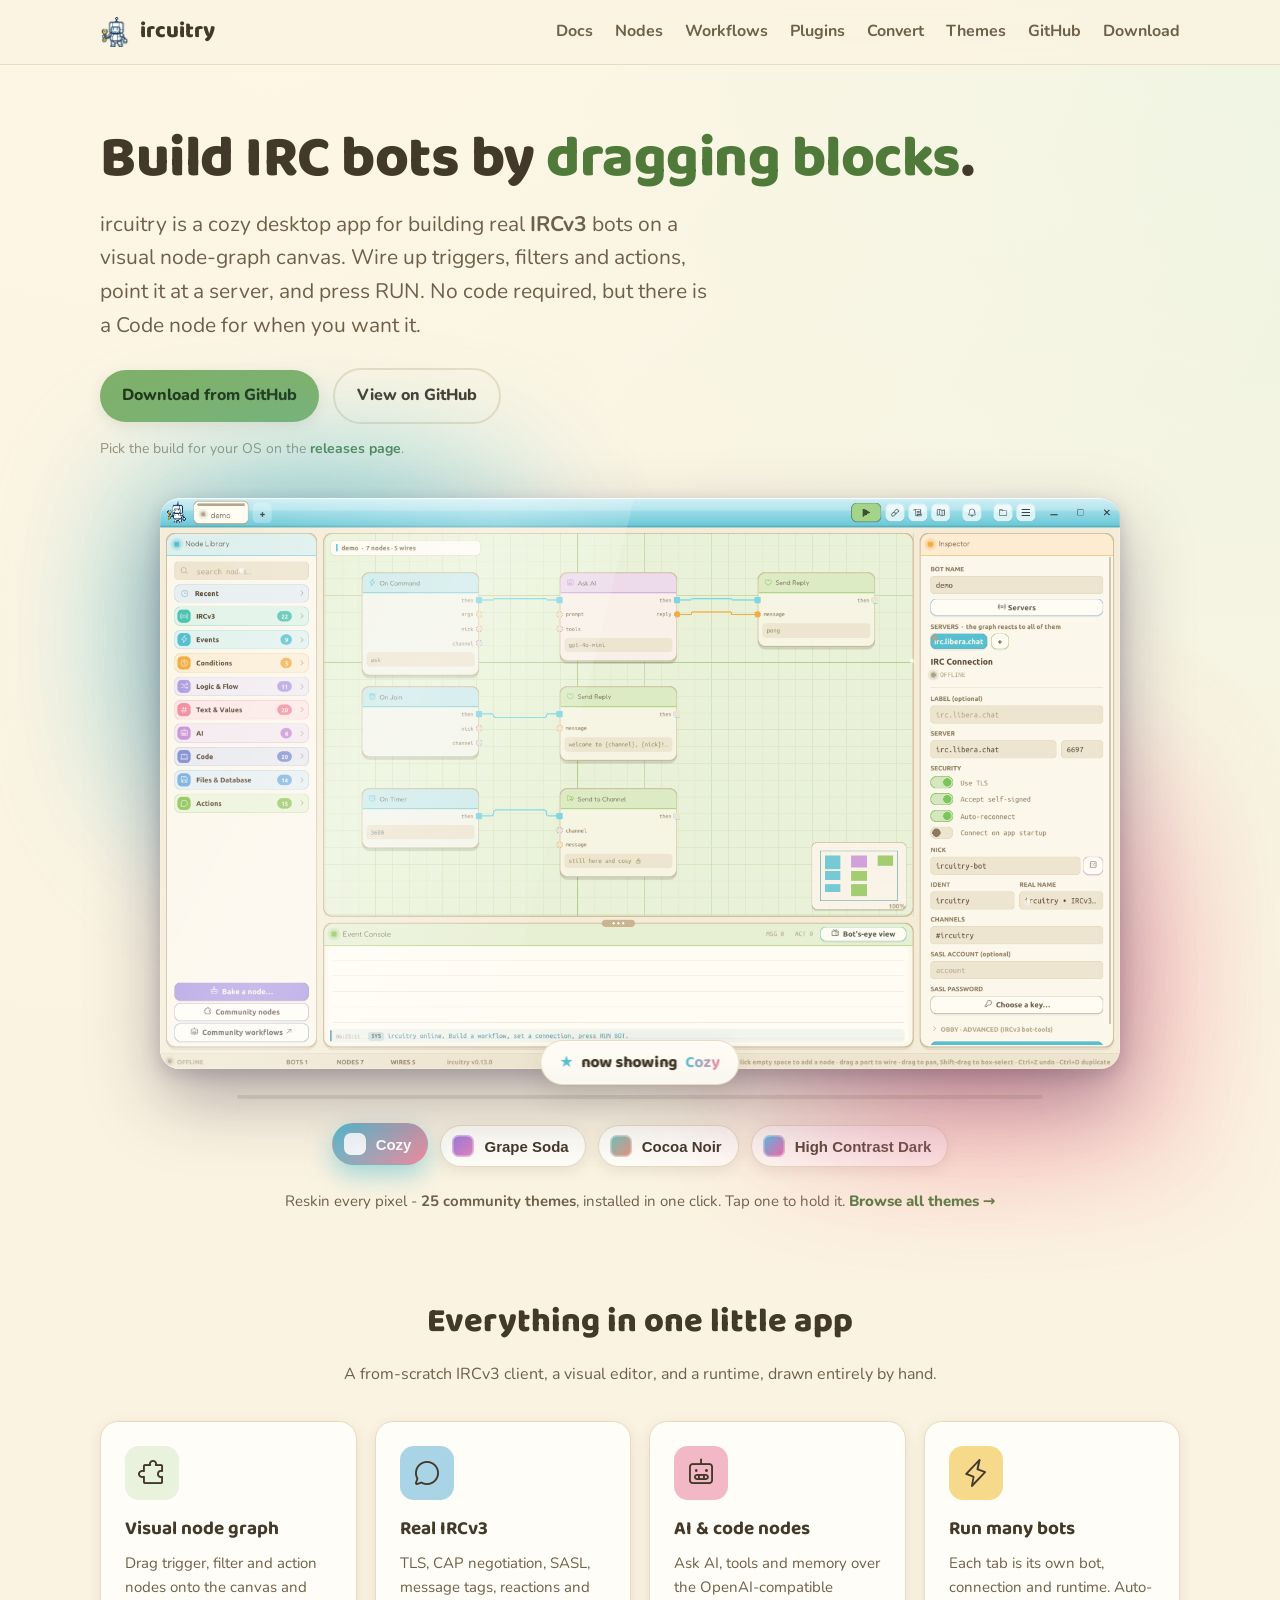
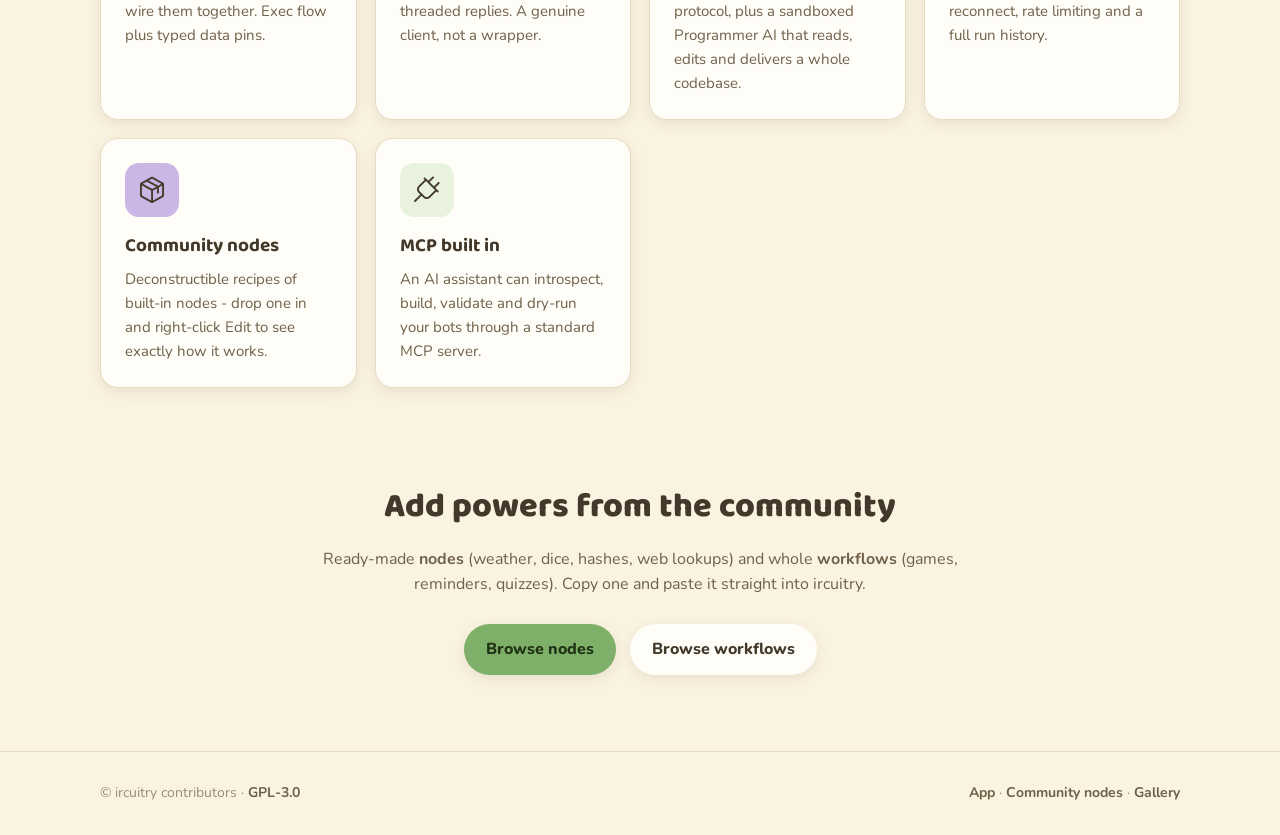
==== commit 0e0100e0: "Add Plugins gallery (plugins.html + community-plugins) A plugins section mirroring the nodes/workflo" ====
--- a/index.html
+++ b/index.html
@@ -14,7 +14,7 @@
   <link rel="preconnect" href="https://fonts.gstatic.com" crossorigin>
   <link href="https://fonts.googleapis.com/css2?family=Baloo+2:wght@600;700;800&family=Nunito:wght@400;600;700;800&display=swap" rel="stylesheet">
   <link rel="stylesheet" href="assets/phosphor.css">
-  <link rel="stylesheet" href="assets/style.css?v=20">
+  <link rel="stylesheet" href="assets/style.css?v=21">
 </head>
 <body>
   <nav class="nav">
@@ -23,7 +23,7 @@
       <div class="links">
         
         <a href="docs.html">Docs</a><a href="nodes.html">Nodes</a>
-        <a href="workflows.html">Workflows</a><a href="convert.html">Convert</a><a href="themes.html">Themes</a>
+        <a href="workflows.html">Workflows</a><a href="plugins.html">Plugins</a><a href="convert.html">Convert</a><a href="themes.html">Themes</a>
         <a class="hide-sm" href="https://github.com/ircuitry/ircuitry">GitHub</a>
         <a class="hide-sm" href="https://github.com/ircuitry/ircuitry/releases/latest">Download</a>
       </div>
@@ -102,6 +102,6 @@
   </footer>
 
   <div class="toast" id="toast"></div>
-  <script src="assets/app.js?v=20"></script>
+  <script src="assets/app.js?v=21"></script>
 </body>
 </html>
--- a/assets/style.css
+++ b/assets/style.css
@@ -199,6 +199,9 @@
 .node .actions .btn { padding: 9px 16px; font-size: 14px; box-shadow: none; border: 2px solid var(--line); }
 .node .actions .btn.primary { border-color: var(--leaf); }
 .lang-tag { font-size: 11px; font-weight: 800; padding: 3px 9px; border-radius: 7px; background: var(--paper-2); color: var(--ink-soft); }
+.cat.perms { display: flex; flex-wrap: wrap; gap: 5px; }
+.lang-tag.perm { display: inline-flex; align-items: center; gap: 4px; background: color-mix(in srgb, var(--lilac) 16%, var(--paper-2)); color: var(--ink-soft); }
+.lang-tag.perm .ph { font-size: 12px; opacity: .8; }
 .empty { text-align: center; color: var(--ink-faint); padding: 40px 0; font-weight: 600; }
 
 .note { background: var(--leaf-bg); border: 1px solid #d7e7c6; border-radius: var(--radius); padding: 18px 22px; margin: 0 0 26px; color: var(--ink-soft); font-size: 15px; }
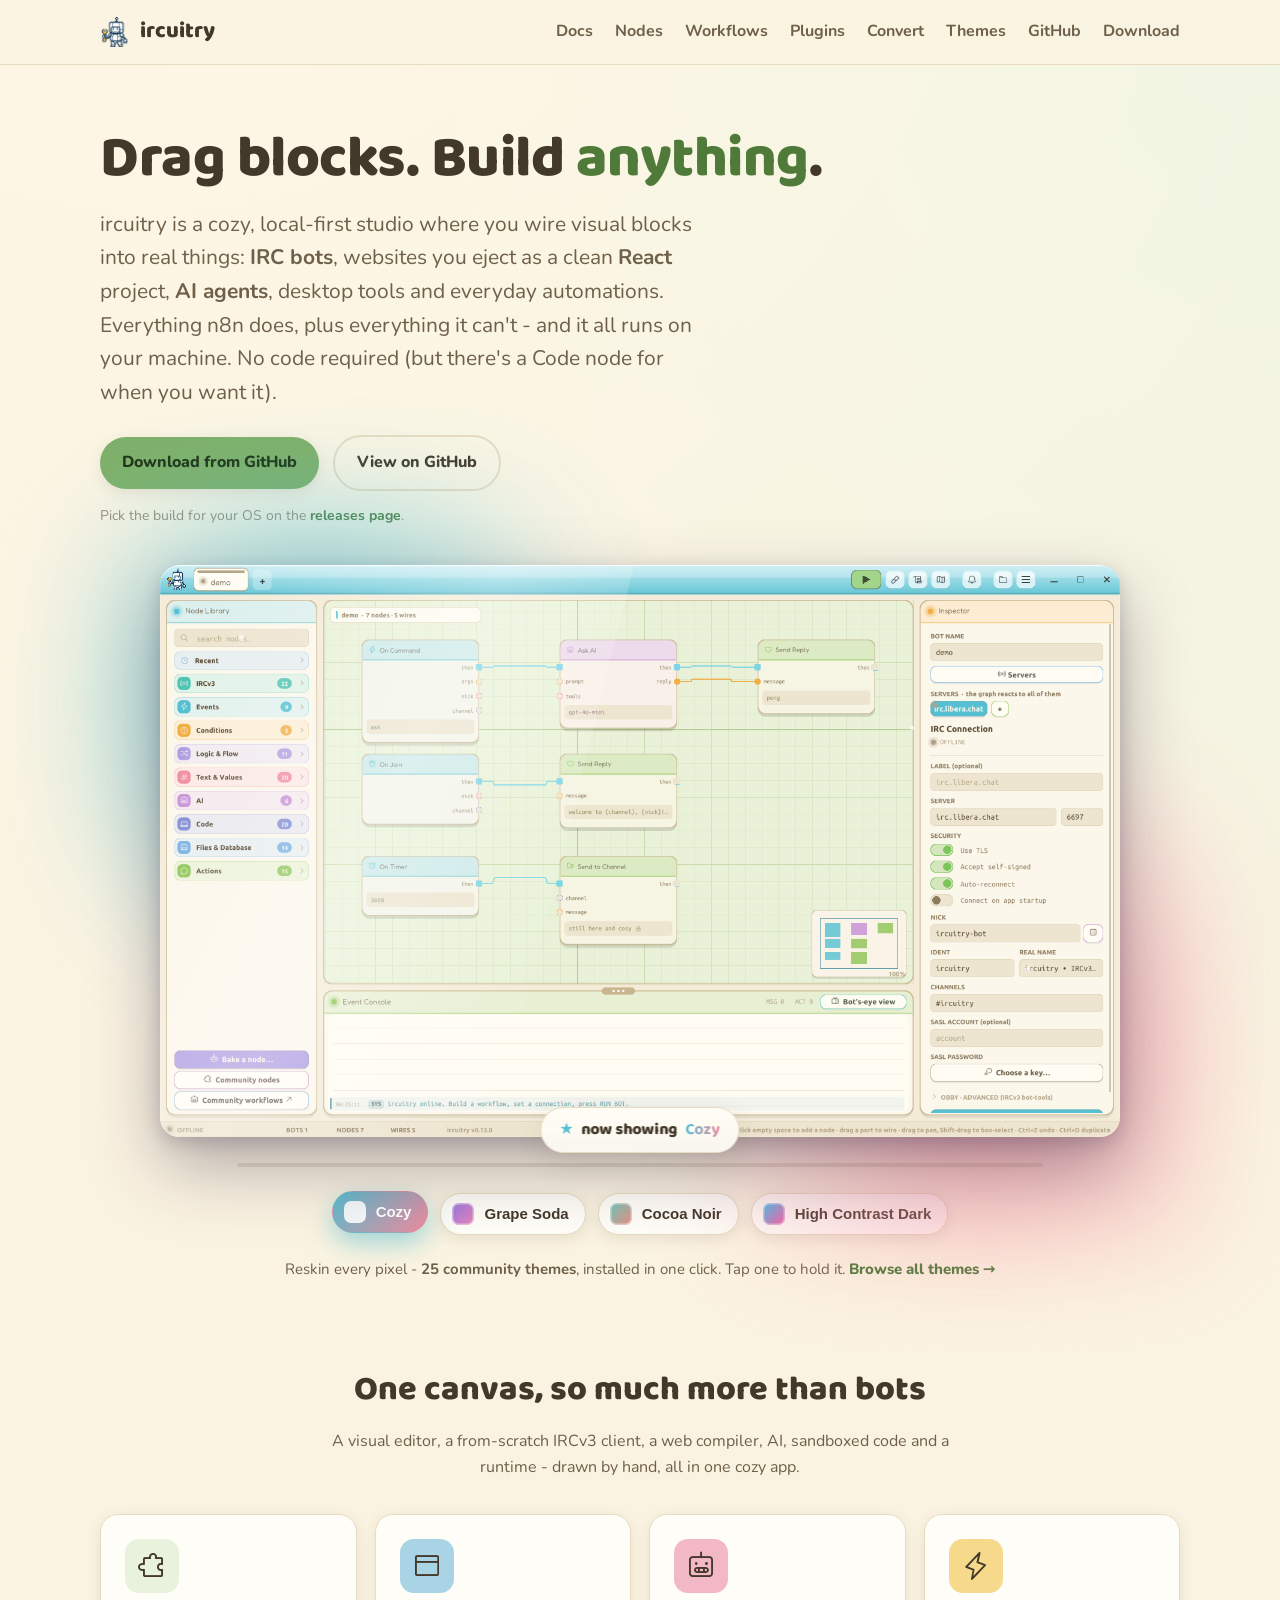
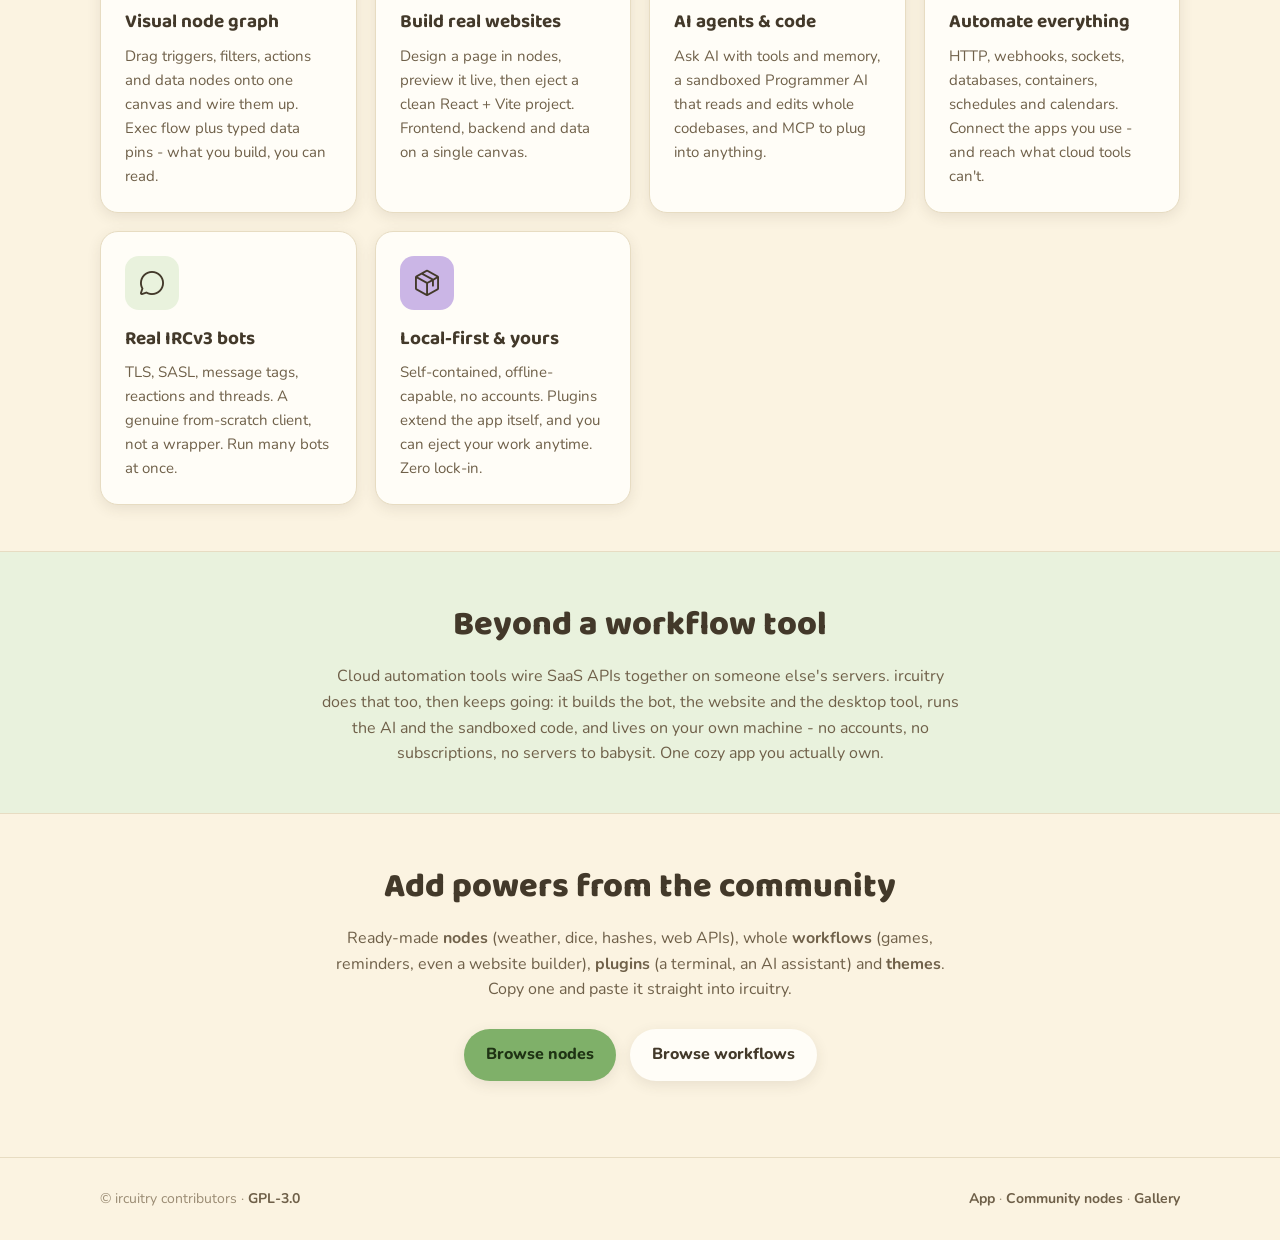
==== commit 7750f8b3: "site: reposition as a local-first visual studio (bots, sites, agents, automations) + bilingual Refra" ====
--- a/index.html
+++ b/index.html
@@ -3,46 +3,47 @@
 <head>
   <meta charset="utf-8">
   <meta name="viewport" content="width=device-width, initial-scale=1">
-  <title>ircuitry - build IRC bots by dragging blocks</title>
-  <meta name="description" content="ircuitry is a cozy desktop app for building IRCv3 bots on a visual node-graph canvas. Free, open source, self-contained. Download for Windows, macOS and Linux.">
+  <title data-zh="ircuitry - 用积木连接机器人、网站、AI 与自动化">ircuitry - wire up bots, sites, agents and automations</title>
+  <meta name="description" data-zh="ircuitry 是一个温馨的本地优先可视化工作室。用积木连接出 IRC 机器人、真正的网站（可导出为 React）、AI 智能体与日常自动化，n8n 能做的它都能做，而且更多，全部在你的设备上运行。免费开源。" content="ircuitry is a cozy, local-first visual studio. Wire blocks into IRC bots, real websites you eject as React, AI agents and everyday automations - everything n8n does and more, all on your machine. Free and open source.">
   <link rel="icon" type="image/png" href="assets/favicon.png">
-  <meta property="og:title" content="ircuitry - build IRC bots by dragging blocks">
-  <meta property="og:description" content="A cozy desktop app for building IRCv3 bots on a visual node-graph canvas. Free and open source.">
+  <meta property="og:title" content="ircuitry - wire up bots, sites, agents and automations">
+  <meta property="og:description" content="A cozy, local-first visual studio. Wire blocks into bots, websites, AI agents and automations. Everything n8n does and more. Free and open source.">
   <meta property="og:image" content="assets/theme-cozy.png">
   <meta property="og:type" content="website">
   <link rel="preconnect" href="https://fonts.googleapis.com">
   <link rel="preconnect" href="https://fonts.gstatic.com" crossorigin>
   <link href="https://fonts.googleapis.com/css2?family=Baloo+2:wght@600;700;800&family=Nunito:wght@400;600;700;800&display=swap" rel="stylesheet">
   <link rel="stylesheet" href="assets/phosphor.css">
-  <link rel="stylesheet" href="assets/style.css?v=21">
+  <link rel="stylesheet" href="assets/style.css?v=22">
+  <script src="assets/i18n.js"></script>
 </head>
 <body>
   <nav class="nav">
     <div class="wrap">
       <a class="brand" href="./"><img src="assets/icon-256.png" alt=""> ircuitry</a>
       <div class="links">
-        
-        <a href="docs.html">Docs</a><a href="nodes.html">Nodes</a>
-        <a href="workflows.html">Workflows</a><a href="plugins.html">Plugins</a><a href="convert.html">Convert</a><a href="themes.html">Themes</a>
+        <a href="docs.html" data-zh="文档">Docs</a><a href="nodes.html" data-zh="节点">Nodes</a>
+        <a href="workflows.html" data-zh="工作流">Workflows</a><a href="plugins.html" data-zh="插件">Plugins</a><a href="convert.html" data-zh="转换">Convert</a><a href="themes.html" data-zh="主题">Themes</a>
         <a class="hide-sm" href="https://github.com/ircuitry/ircuitry">GitHub</a>
-        <a class="hide-sm" href="https://github.com/ircuitry/ircuitry/releases/latest">Download</a>
+        <a class="hide-sm" href="https://github.com/ircuitry/ircuitry/releases/latest" data-zh="下载">Download</a>
       </div>
     </div>
   </nav>
 
   <header class="hero">
     <div class="wrap">
-      <h1>Build IRC bots by <span class="leaf">dragging blocks</span>.</h1>
-      <p class="lead">
-        ircuitry is a cozy desktop app for building real <b>IRCv3</b> bots on a visual node-graph
-        canvas. Wire up triggers, filters and actions, point it at a server, and press RUN. No code
-        required, but there is a Code node for when you want it.
+      <h1 data-zh="拖拽积木，构建<span class='leaf'>一切</span>。">Drag blocks. Build <span class="leaf">anything</span>.</h1>
+      <p class="lead" data-zh="ircuitry 是一个温馨的本地优先工作室，你用可视化积木连接出真实的东西：<b>IRC 机器人</b>、可导出为干净 <b>React</b> 项目的网站、<b>AI 智能体</b>、桌面工具与日常自动化。n8n 能做的它都能做，它做不到的也能做，而且全部在你的设备上运行。无需写代码（需要时也有代码节点）。">
+        ircuitry is a cozy, local-first studio where you wire visual blocks into real things:
+        <b>IRC bots</b>, websites you eject as a clean <b>React</b> project, <b>AI agents</b>, desktop
+        tools and everyday automations. Everything n8n does, plus everything it can't - and it all runs
+        on your machine. No code required (but there's a Code node for when you want it).
       </p>
       <div class="btn-row" id="download">
-        <a class="btn primary" href="https://github.com/ircuitry/ircuitry/releases/latest">Download</a>
-        <a class="btn ghost" href="https://github.com/ircuitry/ircuitry">View on GitHub</a>
+        <a class="btn primary" href="https://github.com/ircuitry/ircuitry/releases/latest" data-zh="下载">Download</a>
+        <a class="btn ghost" href="https://github.com/ircuitry/ircuitry" data-zh="在 GitHub 查看">View on GitHub</a>
       </div>
-      <p class="altlinks" id="dl-extra">Free and open source (GPLv3). Self-contained, no install needed.</p>
+      <p class="altlinks" id="dl-extra" data-zh="免费开源（GPLv3）。自包含，无需云端，无锁定。">Free and open source (GPLv3). Self-contained, no cloud, no lock-in.</p>
 
       <div class="tv" id="tv">
         <div class="tv-stage" id="tvStage">
@@ -52,40 +53,53 @@
             <div class="tv-sheen" aria-hidden="true"></div>
             <div class="tv-spark s1"></div><div class="tv-spark s2"></div><div class="tv-spark s3"></div>
           </div>
-          <div class="tv-badge"><span class="star">&#9733;</span> now showing <b id="tvName">Cozy</b></div>
+          <div class="tv-badge"><span class="star">&#9733;</span> <span data-zh="正在展示">now showing</span> <b id="tvName">Cozy</b></div>
           <div class="tv-bar"><i id="tvBar"></i></div>
         </div>
         <div class="tv-chips" id="tvChips"></div>
-        <p class="tv-cap">Reskin every pixel - <b>25 community themes</b>, installed in one click. Tap one to hold it. <a href="themes.html">Browse all themes &rarr;</a></p>
+        <p class="tv-cap" data-zh="重塑每一个像素 - <b>25 款社区主题</b>，一键安装。点一下即可定住。<a href='themes.html'>浏览全部主题 &rarr;</a>">Reskin every pixel - <b>25 community themes</b>, installed in one click. Tap one to hold it. <a href="themes.html">Browse all themes &rarr;</a></p>
       </div>
     </div>
   </header>
 
   <section>
     <div class="wrap">
-      <h2 class="section-title">Everything in one little app</h2>
-      <p class="section-sub">A from-scratch IRCv3 client, a visual editor, and a runtime, drawn entirely by hand.</p>
+      <h2 class="section-title" data-zh="一块画布，远不止机器人">One canvas, so much more than bots</h2>
+      <p class="section-sub" data-zh="可视化编辑器、从零写就的 IRCv3 客户端、网页编译器、AI、沙盒代码和运行时 - 全部手工打造，集于一个温馨的应用。">A visual editor, a from-scratch IRCv3 client, a web compiler, AI, sandboxed code and a runtime - drawn by hand, all in one cozy app.</p>
       <div class="features">
-        <div class="feature"><div class="ic c-leaf"><i class="ph ph-puzzle-piece"></i></div><h3>Visual node graph</h3><p>Drag trigger, filter and action nodes onto the canvas and wire them together. Exec flow plus typed data pins.</p></div>
-        <div class="feature"><div class="ic c-blue"><i class="ph ph-chat-circle"></i></div><h3>Real IRCv3</h3><p>TLS, CAP negotiation, SASL, message tags, reactions and threaded replies. A genuine client, not a wrapper.</p></div>
-        <div class="feature"><div class="ic c-pink"><i class="ph ph-robot"></i></div><h3>AI &amp; code nodes</h3><p>Ask AI, tools and memory over the OpenAI-compatible protocol, plus a sandboxed Programmer AI that reads, edits and delivers a whole codebase.</p></div>
-        <div class="feature"><div class="ic c-yellow"><i class="ph ph-lightning"></i></div><h3>Run many bots</h3><p>Each tab is its own bot, connection and runtime. Auto-reconnect, rate limiting and a full run history.</p></div>
-        <div class="feature"><div class="ic c-lilac"><i class="ph ph-package"></i></div><h3>Community nodes</h3><p>Deconstructible recipes of built-in nodes - drop one in and right-click Edit to see exactly how it works.</p></div>
-        <div class="feature"><div class="ic c-leaf"><i class="ph ph-plug"></i></div><h3>MCP built in</h3><p>An AI assistant can introspect, build, validate and dry-run your bots through a standard MCP server.</p></div>
+        <div class="feature"><div class="ic c-leaf"><i class="ph ph-puzzle-piece"></i></div><h3 data-zh="可视化节点图">Visual node graph</h3><p data-zh="把触发器、过滤器、动作和数据节点拖到一块画布上连起来。执行流加上带类型的数据引脚 - 你搭建的东西，自己就能读懂。">Drag triggers, filters, actions and data nodes onto one canvas and wire them up. Exec flow plus typed data pins - what you build, you can read.</p></div>
+        <div class="feature"><div class="ic c-blue"><i class="ph ph-browser"></i></div><h3 data-zh="构建真实网站">Build real websites</h3><p data-zh="用节点设计页面，实时预览，再导出为干净的 React + Vite 项目。前端、后端和数据，都在同一块画布上。">Design a page in nodes, preview it live, then eject a clean React + Vite project. Frontend, backend and data on a single canvas.</p></div>
+        <div class="feature"><div class="ic c-pink"><i class="ph ph-robot"></i></div><h3 data-zh="AI 智能体与代码">AI agents &amp; code</h3><p data-zh="带工具和记忆的 Ask AI、能读写整个代码库的沙盒程序员 AI，以及可接入任何东西的 MCP。">Ask AI with tools and memory, a sandboxed Programmer AI that reads and edits whole codebases, and MCP to plug into anything.</p></div>
+        <div class="feature"><div class="ic c-yellow"><i class="ph ph-lightning"></i></div><h3 data-zh="自动化一切">Automate everything</h3><p data-zh="HTTP、webhook、套接字、数据库、容器、定时任务和日历。连接你在用的应用 - 也能触及云端工具够不到的地方。">HTTP, webhooks, sockets, databases, containers, schedules and calendars. Connect the apps you use - and reach what cloud tools can't.</p></div>
+        <div class="feature"><div class="ic c-leaf"><i class="ph ph-chat-circle"></i></div><h3 data-zh="真正的 IRCv3 机器人">Real IRCv3 bots</h3><p data-zh="TLS、SASL、消息标签、表情反应和线程回复。一个从零写就的真正客户端，不是套壳。可同时运行多个机器人。">TLS, SASL, message tags, reactions and threads. A genuine from-scratch client, not a wrapper. Run many bots at once.</p></div>
+        <div class="feature"><div class="ic c-lilac"><i class="ph ph-package"></i></div><h3 data-zh="本地优先，归你所有">Local-first &amp; yours</h3><p data-zh="自包含、可离线、无需账户。插件能扩展应用本身，你也能随时导出自己的成果。零锁定。">Self-contained, offline-capable, no accounts. Plugins extend the app itself, and you can eject your work anytime. Zero lock-in.</p></div>
       </div>
+    </div>
+  </section>
+
+  <section class="band">
+    <div class="wrap" style="text-align:center; max-width:760px;">
+      <h2 class="section-title" data-zh="不只是工作流工具">Beyond a workflow tool</h2>
+      <p class="section-sub" data-zh="云端自动化工具在别人的服务器上把各种 SaaS API 连接起来。ircuitry 也能做到，然后更进一步：它能构建机器人、网站和桌面工具，运行 AI 和沙盒代码，而且就在你自己的设备上运行 - 无需账户、无需订阅、无需照看服务器。一个真正属于你的温馨应用。">
+        Cloud automation tools wire SaaS APIs together on someone else's servers. ircuitry does that too,
+        then keeps going: it builds the bot, the website and the desktop tool, runs the AI and the
+        sandboxed code, and lives on your own machine - no accounts, no subscriptions, no servers to
+        babysit. One cozy app you actually own.
+      </p>
     </div>
   </section>
 
   <section>
     <div class="wrap" style="text-align:center;">
-      <h2 class="section-title">Add powers from the community</h2>
-      <p class="section-sub" style="margin-bottom:26px;">
-        Ready-made <b>nodes</b> (weather, dice, hashes, web lookups) and whole <b>workflows</b> (games,
-        reminders, quizzes). Copy one and paste it straight into ircuitry.
+      <h2 class="section-title" data-zh="从社区获得更多能力">Add powers from the community</h2>
+      <p class="section-sub" style="margin-bottom:26px;" data-zh="现成的<b>节点</b>（天气、骰子、哈希、网络 API）、整套<b>工作流</b>（游戏、提醒，甚至一个网站生成器）、<b>插件</b>（终端、AI 助手）和<b>主题</b>。复制一个，直接粘贴进 ircuitry。">
+        Ready-made <b>nodes</b> (weather, dice, hashes, web APIs), whole <b>workflows</b> (games,
+        reminders, even a website builder), <b>plugins</b> (a terminal, an AI assistant) and <b>themes</b>.
+        Copy one and paste it straight into ircuitry.
       </p>
       <div class="btn-row" style="justify-content:center;">
-        <a class="btn primary" href="nodes.html">Browse nodes</a>
-        <a class="btn" href="workflows.html">Browse workflows</a>
+        <a class="btn primary" href="nodes.html" data-zh="浏览节点">Browse nodes</a>
+        <a class="btn" href="workflows.html" data-zh="浏览工作流">Browse workflows</a>
       </div>
     </div>
   </section>
@@ -94,9 +108,9 @@
     <div class="wrap">
       <span>© ircuitry contributors · <a href="https://github.com/ircuitry/ircuitry/blob/main/LICENSE">GPL-3.0</a></span>
       <span>
-        <a href="https://github.com/ircuitry/ircuitry">App</a> ·
-        <a href="https://github.com/ircuitry/community-nodes">Community nodes</a> ·
-        <a href="nodes.html">Gallery</a>
+        <a href="https://github.com/ircuitry/ircuitry" data-zh="应用">App</a> ·
+        <a href="https://github.com/ircuitry/community-nodes" data-zh="社区节点">Community nodes</a> ·
+        <a href="nodes.html" data-zh="作品集">Gallery</a>
       </span>
     </div>
   </footer>
--- a/assets/style.css
+++ b/assets/style.css
@@ -581,3 +581,6 @@
   opacity: 0; transition: opacity .15s ease; }
 .section-head:hover .cat-hash, .cat-hash:focus-visible { opacity: 1; }
 .section-head h3 .cat-hash:hover { color: var(--leaf-deep); }
+
+/* the "beyond a workflow tool" contrast band */
+.band { background: var(--leaf-bg); border-top: 1px solid var(--line); border-bottom: 1px solid var(--line); }
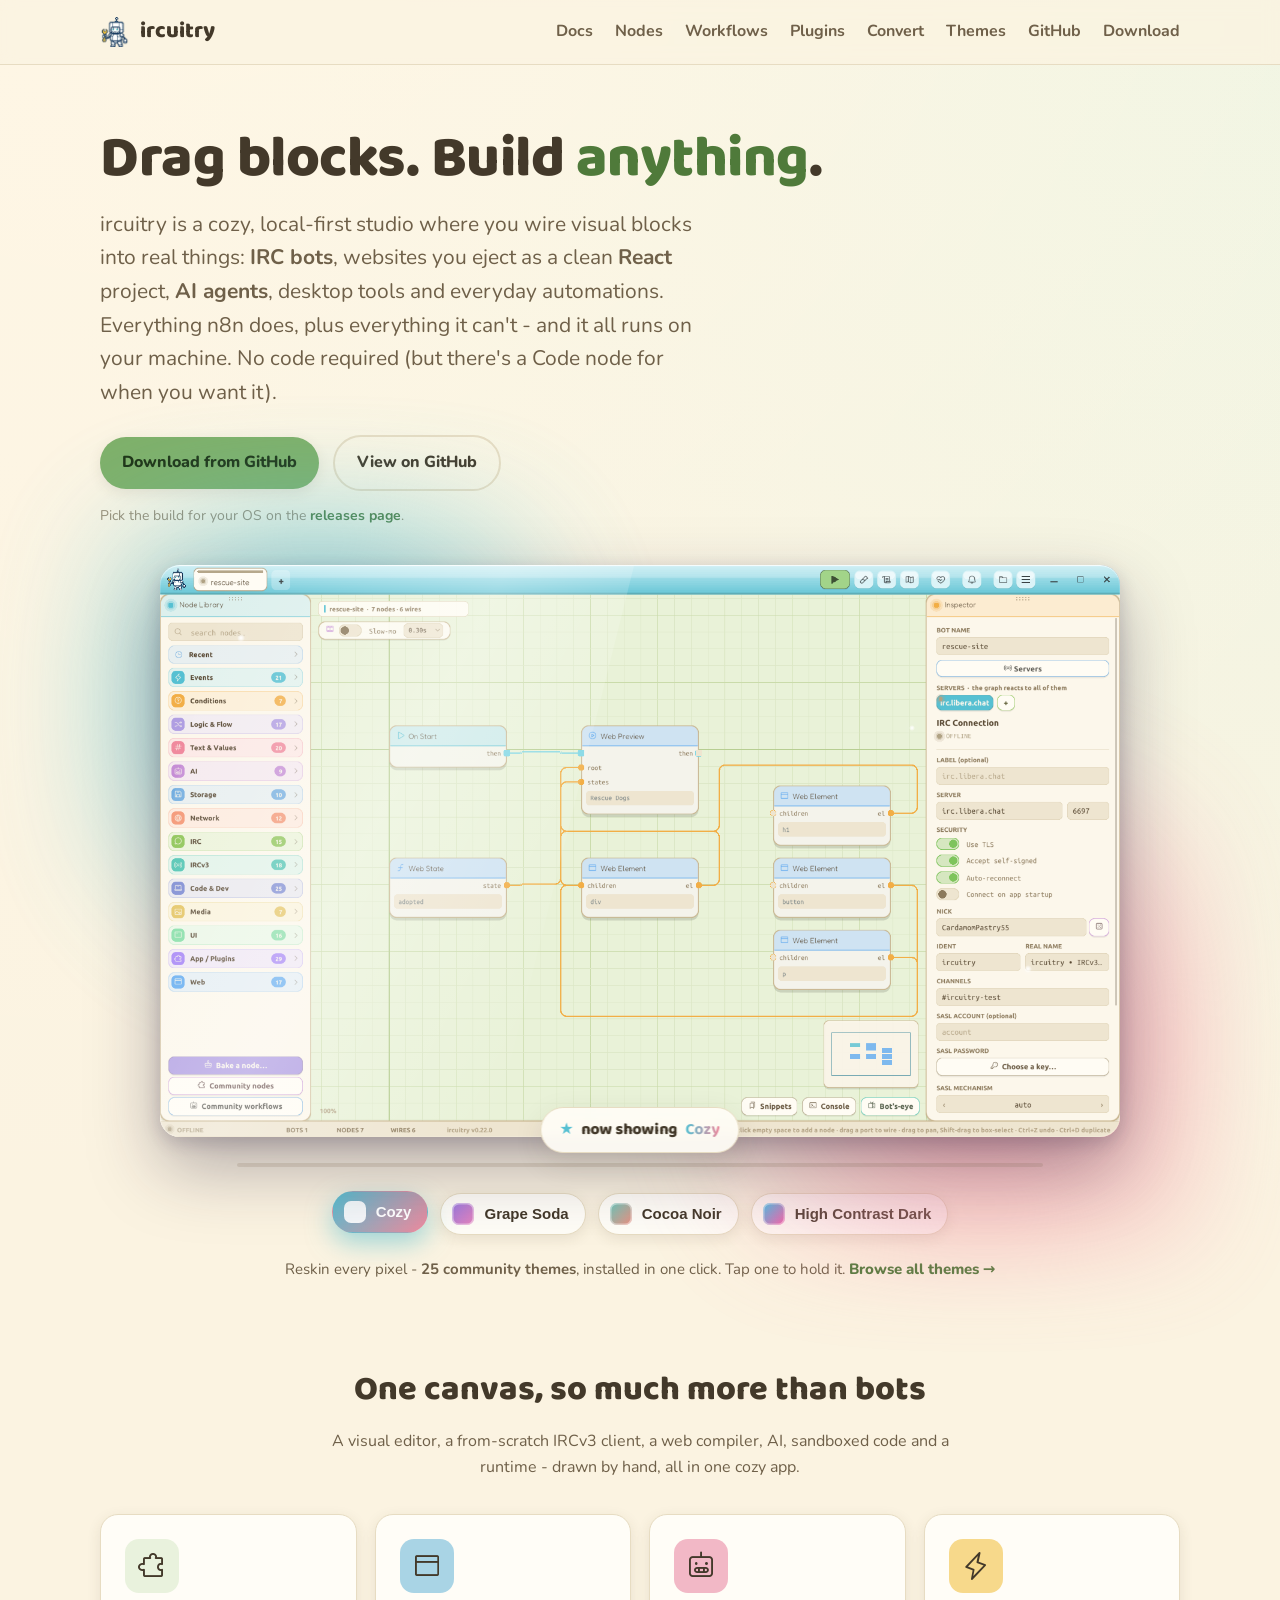
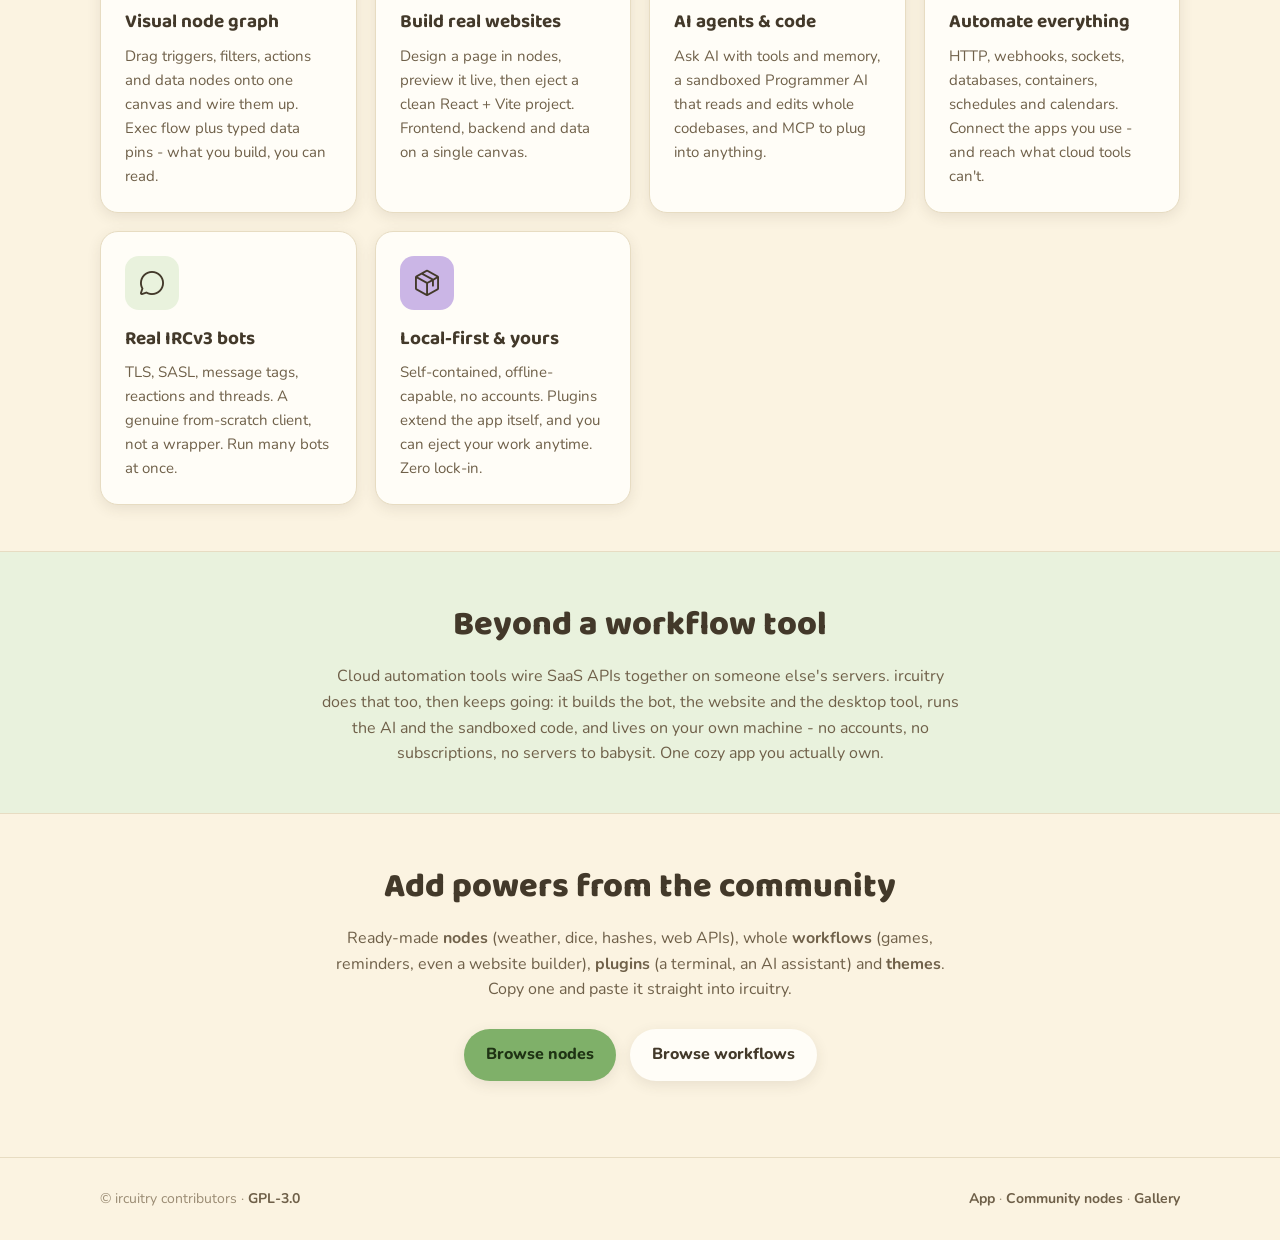
==== commit afc78a54: "feat(web): refresh carousel with 4 demo workflows + Chinese screenshots Each TV slide now shows a di" ====
--- a/index.html
+++ b/index.html
@@ -15,7 +15,7 @@
   <link href="https://fonts.googleapis.com/css2?family=Baloo+2:wght@600;700;800&family=Nunito:wght@400;600;700;800&display=swap" rel="stylesheet">
   <link rel="stylesheet" href="assets/phosphor.css">
   <link rel="stylesheet" href="assets/style.css?v=22">
-  <script src="assets/i18n.js"></script>
+  <script src="assets/i18n.js?v=2"></script>
 </head>
 <body>
   <nav class="nav">
@@ -116,6 +116,6 @@
   </footer>
 
   <div class="toast" id="toast"></div>
-  <script src="assets/app.js?v=21"></script>
+  <script src="assets/app.js?v=24"></script>
 </body>
 </html>
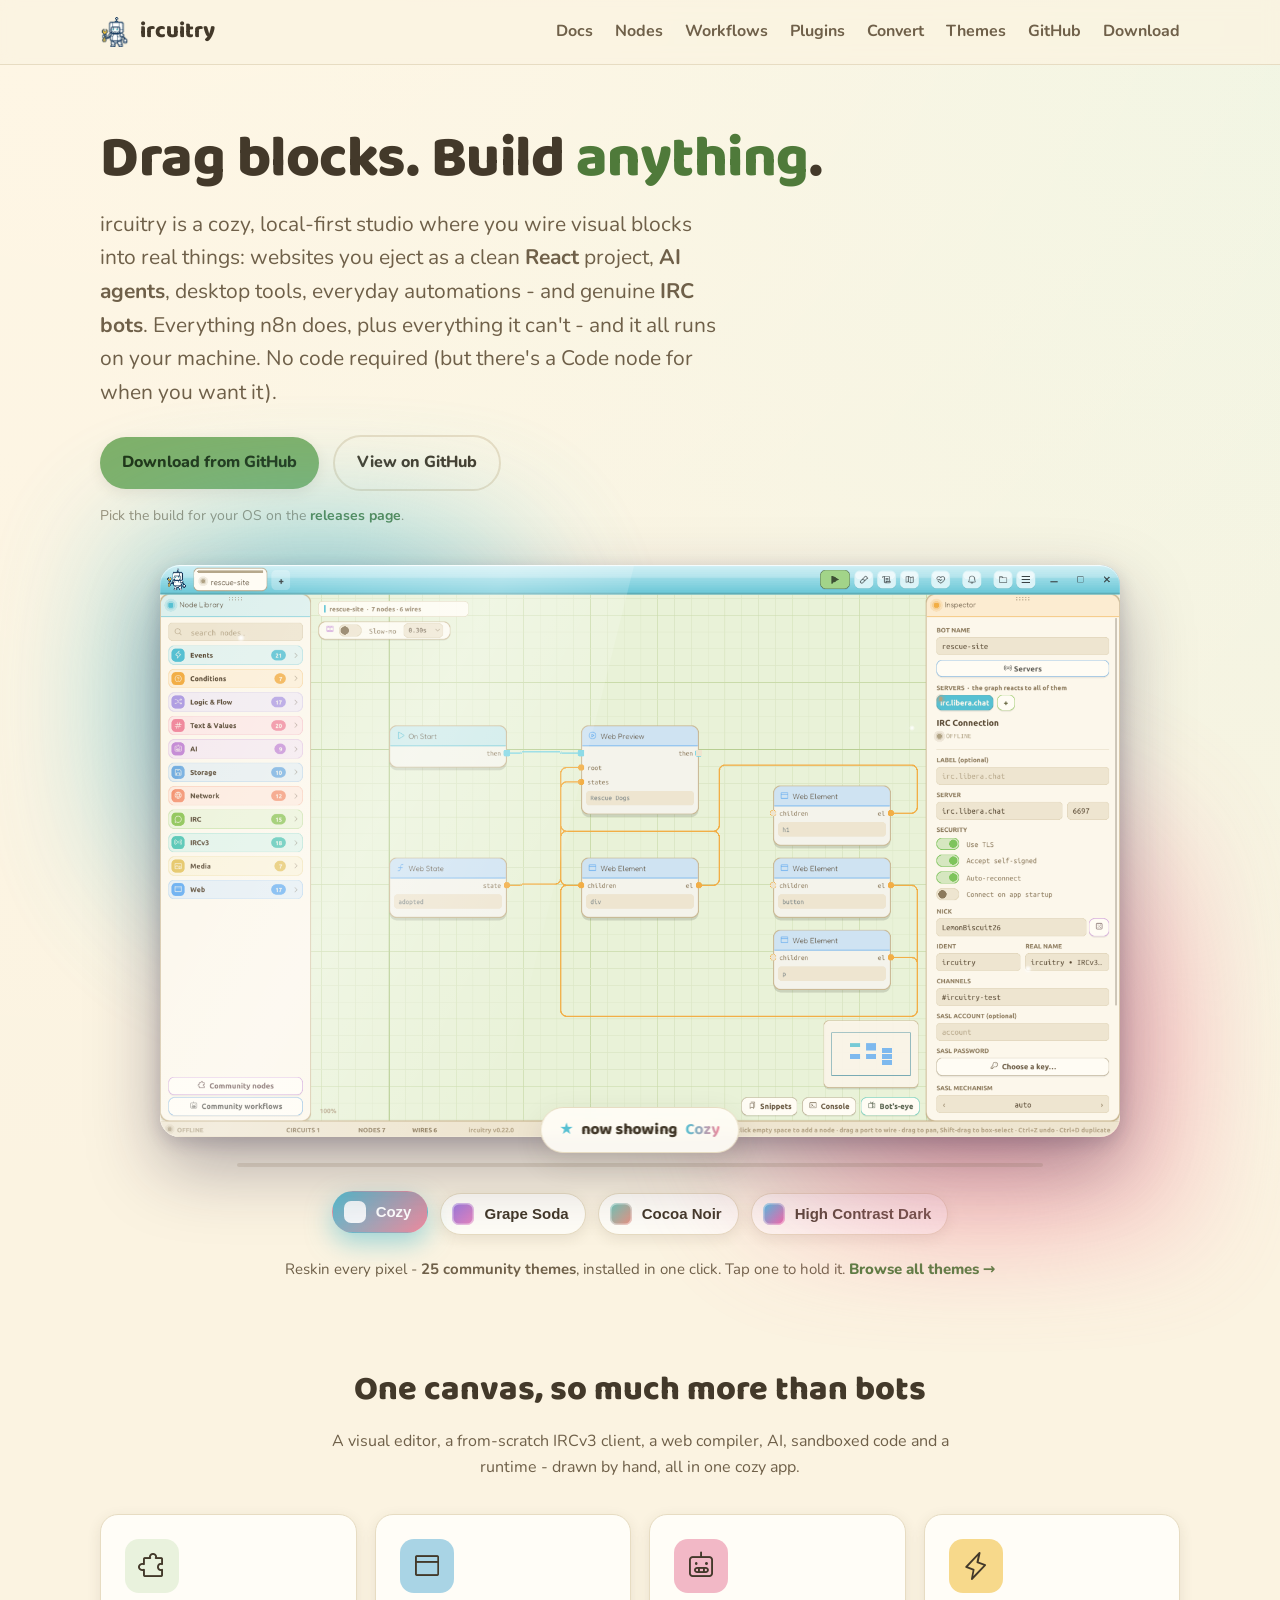
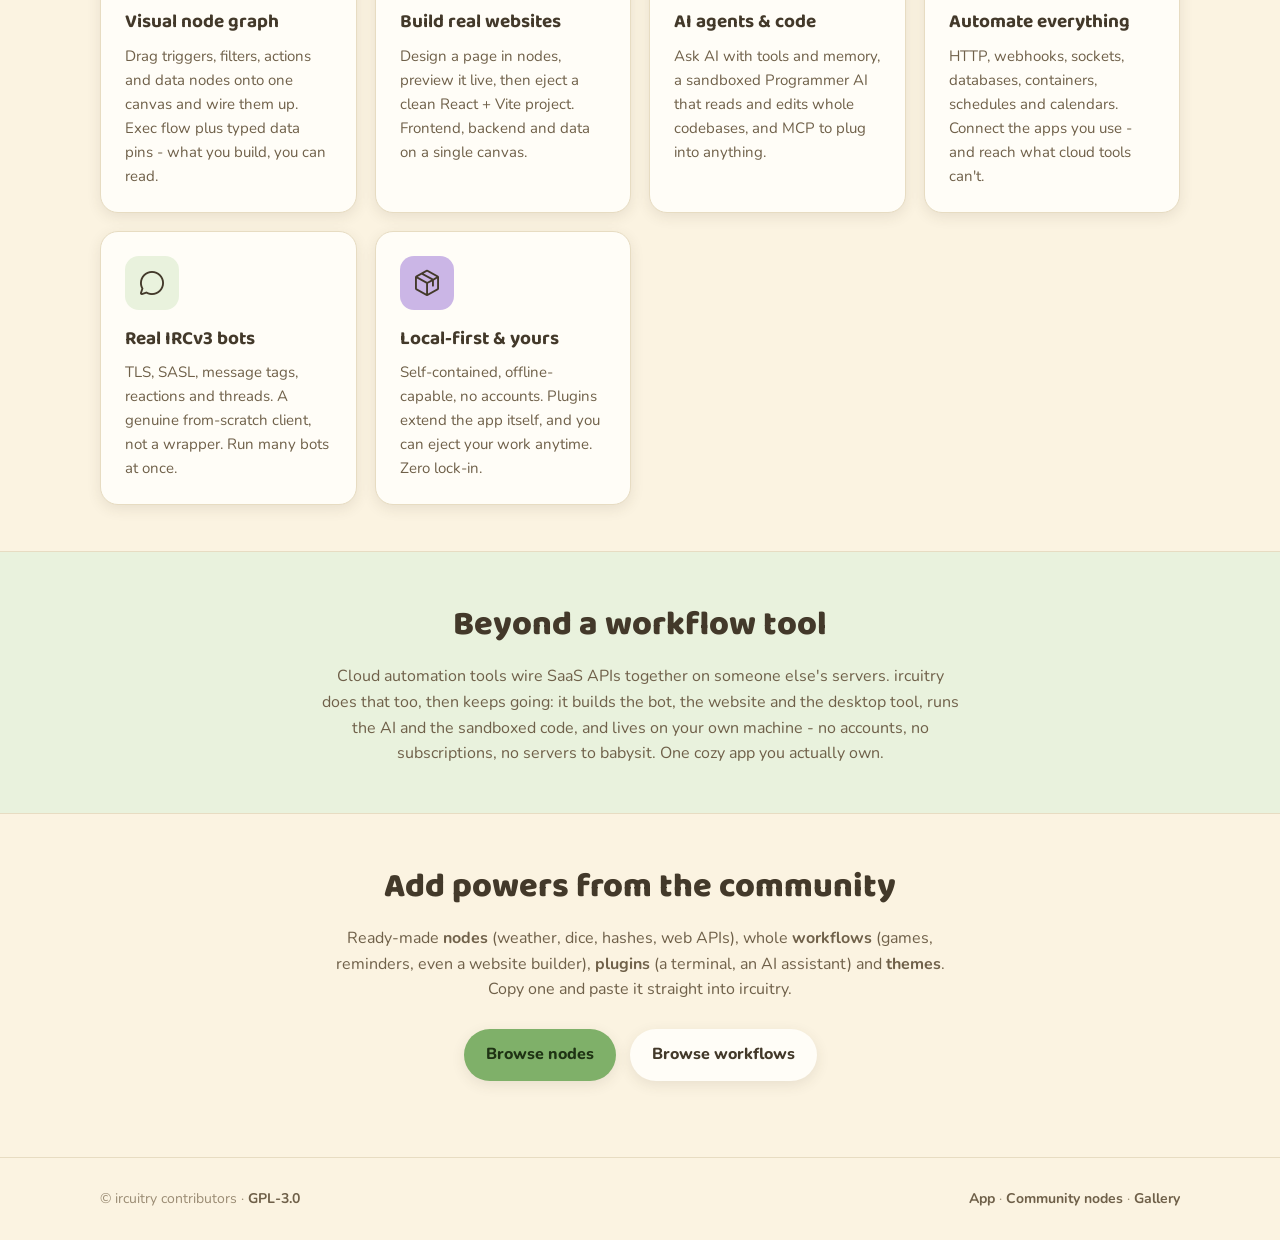
==== commit 3730766f: "feat(web): de-lead IRC in hero and meta; refresh carousel for the rebrand - Hero title, description," ====
--- a/index.html
+++ b/index.html
@@ -3,11 +3,11 @@
 <head>
   <meta charset="utf-8">
   <meta name="viewport" content="width=device-width, initial-scale=1">
-  <title data-zh="ircuitry - 用积木连接机器人、网站、AI 与自动化">ircuitry - wire up bots, sites, agents and automations</title>
-  <meta name="description" data-zh="ircuitry 是一个温馨的本地优先可视化工作室。用积木连接出 IRC 机器人、真正的网站（可导出为 React）、AI 智能体与日常自动化，n8n 能做的它都能做，而且更多，全部在你的设备上运行。免费开源。" content="ircuitry is a cozy, local-first visual studio. Wire blocks into IRC bots, real websites you eject as React, AI agents and everyday automations - everything n8n does and more, all on your machine. Free and open source.">
+  <title data-zh="ircuitry - 用积木构建网站、AI、自动化与机器人">ircuitry - build sites, agents, automations and bots</title>
+  <meta name="description" data-zh="ircuitry 是一个温馨的本地优先可视化工作室。用积木连接出真正的网站（可导出为 React）、AI 智能体、日常自动化，也包括 IRC 机器人，n8n 能做的它都能做，而且更多，全部在你的设备上运行。免费开源。" content="ircuitry is a cozy, local-first visual studio. Wire blocks into real websites you eject as React, AI agents, everyday automations - and IRC bots too. Everything n8n does and more, all on your machine. Free and open source.">
   <link rel="icon" type="image/png" href="assets/favicon.png">
-  <meta property="og:title" content="ircuitry - wire up bots, sites, agents and automations">
-  <meta property="og:description" content="A cozy, local-first visual studio. Wire blocks into bots, websites, AI agents and automations. Everything n8n does and more. Free and open source.">
+  <meta property="og:title" content="ircuitry - build sites, agents, automations and bots">
+  <meta property="og:description" content="A cozy, local-first visual studio. Wire blocks into websites, AI agents, automations and bots. Everything n8n does and more. Free and open source.">
   <meta property="og:image" content="assets/theme-cozy.png">
   <meta property="og:type" content="website">
   <link rel="preconnect" href="https://fonts.googleapis.com">
@@ -33,11 +33,11 @@
   <header class="hero">
     <div class="wrap">
       <h1 data-zh="拖拽积木，构建<span class='leaf'>一切</span>。">Drag blocks. Build <span class="leaf">anything</span>.</h1>
-      <p class="lead" data-zh="ircuitry 是一个温馨的本地优先工作室，你用可视化积木连接出真实的东西：<b>IRC 机器人</b>、可导出为干净 <b>React</b> 项目的网站、<b>AI 智能体</b>、桌面工具与日常自动化。n8n 能做的它都能做，它做不到的也能做，而且全部在你的设备上运行。无需写代码（需要时也有代码节点）。">
+      <p class="lead" data-zh="ircuitry 是一个温馨的本地优先工作室，你用可视化积木连接出真实的东西：可导出为干净 <b>React</b> 项目的网站、<b>AI 智能体</b>、桌面工具、日常自动化，以及真正的 <b>IRC 机器人</b>。n8n 能做的它都能做，它做不到的也能做，而且全部在你的设备上运行。无需写代码（需要时也有代码节点）。">
         ircuitry is a cozy, local-first studio where you wire visual blocks into real things:
-        <b>IRC bots</b>, websites you eject as a clean <b>React</b> project, <b>AI agents</b>, desktop
-        tools and everyday automations. Everything n8n does, plus everything it can't - and it all runs
-        on your machine. No code required (but there's a Code node for when you want it).
+        websites you eject as a clean <b>React</b> project, <b>AI agents</b>, desktop tools, everyday
+        automations - and genuine <b>IRC bots</b>. Everything n8n does, plus everything it can't - and it
+        all runs on your machine. No code required (but there's a Code node for when you want it).
       </p>
       <div class="btn-row" id="download">
         <a class="btn primary" href="https://github.com/ircuitry/ircuitry/releases/latest" data-zh="下载">Download</a>
@@ -116,6 +116,6 @@
   </footer>
 
   <div class="toast" id="toast"></div>
-  <script src="assets/app.js?v=24"></script>
+  <script src="assets/app.js?v=25"></script>
 </body>
 </html>
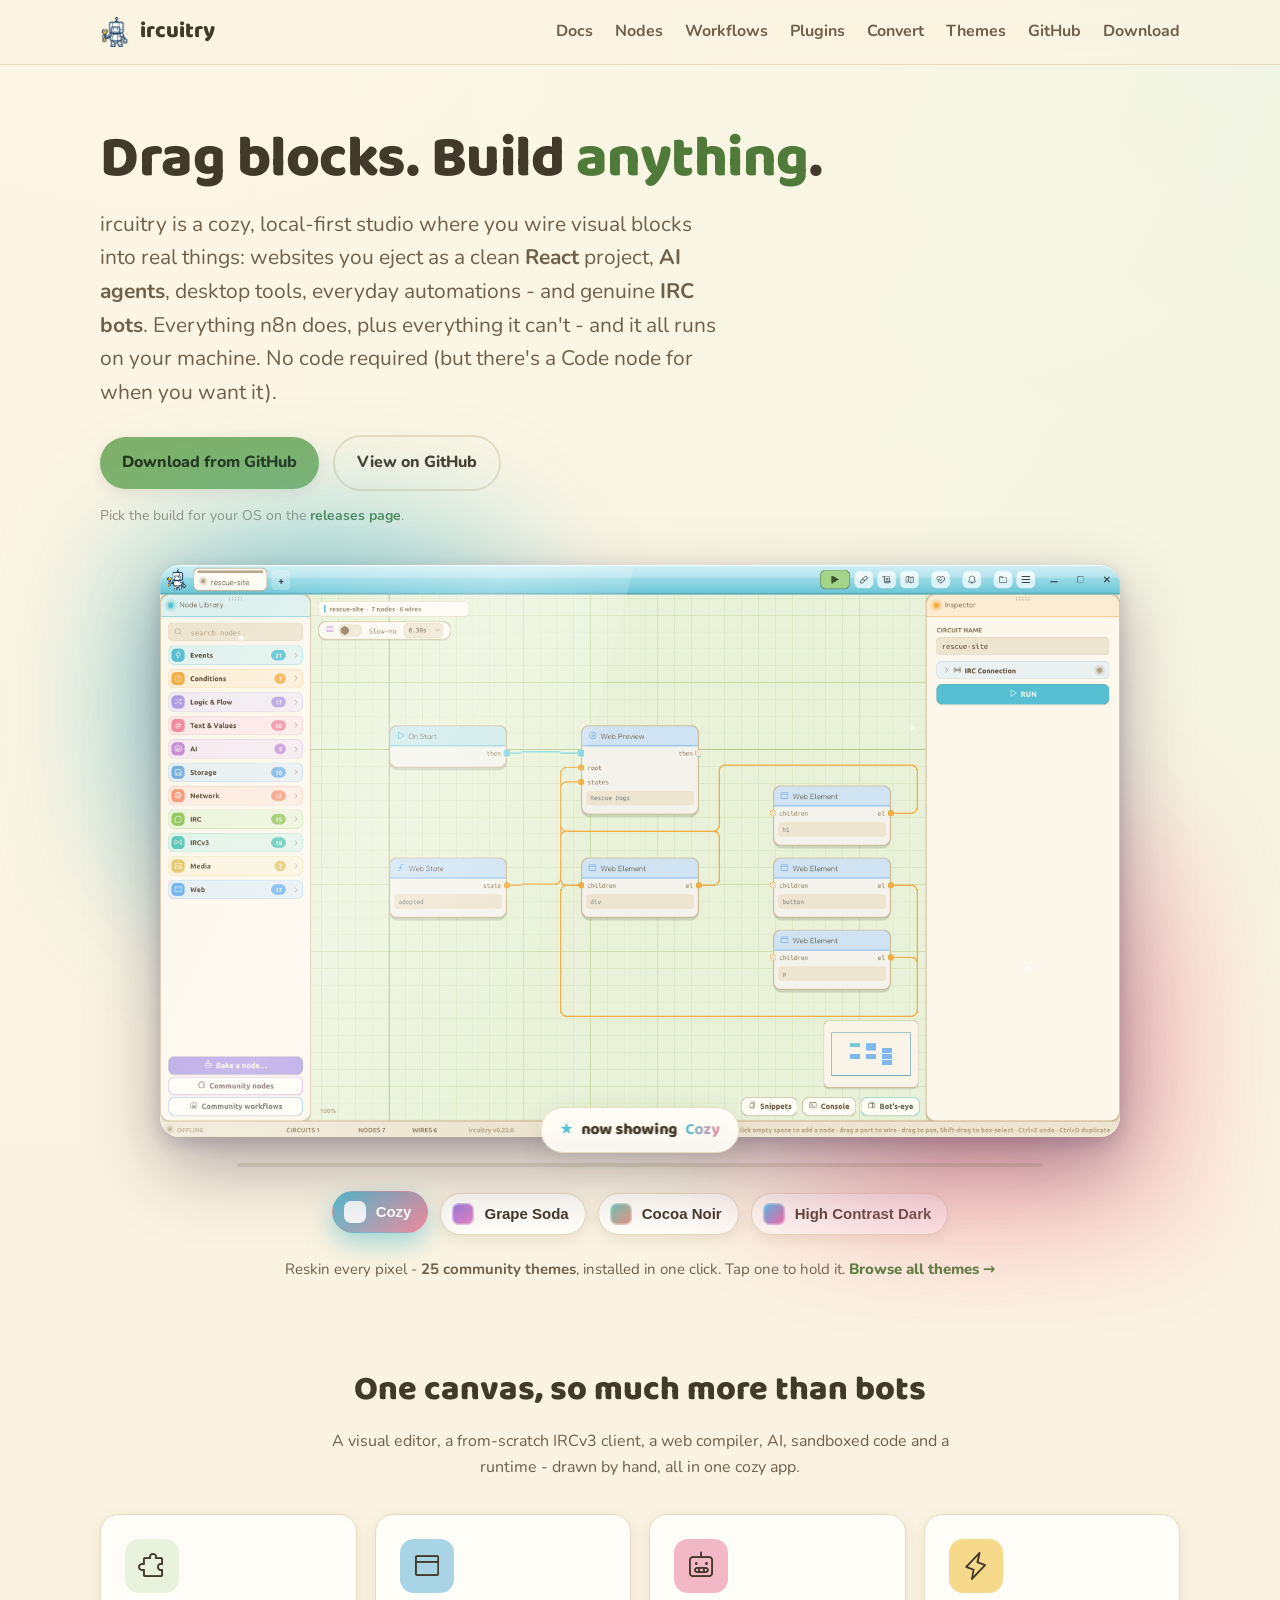
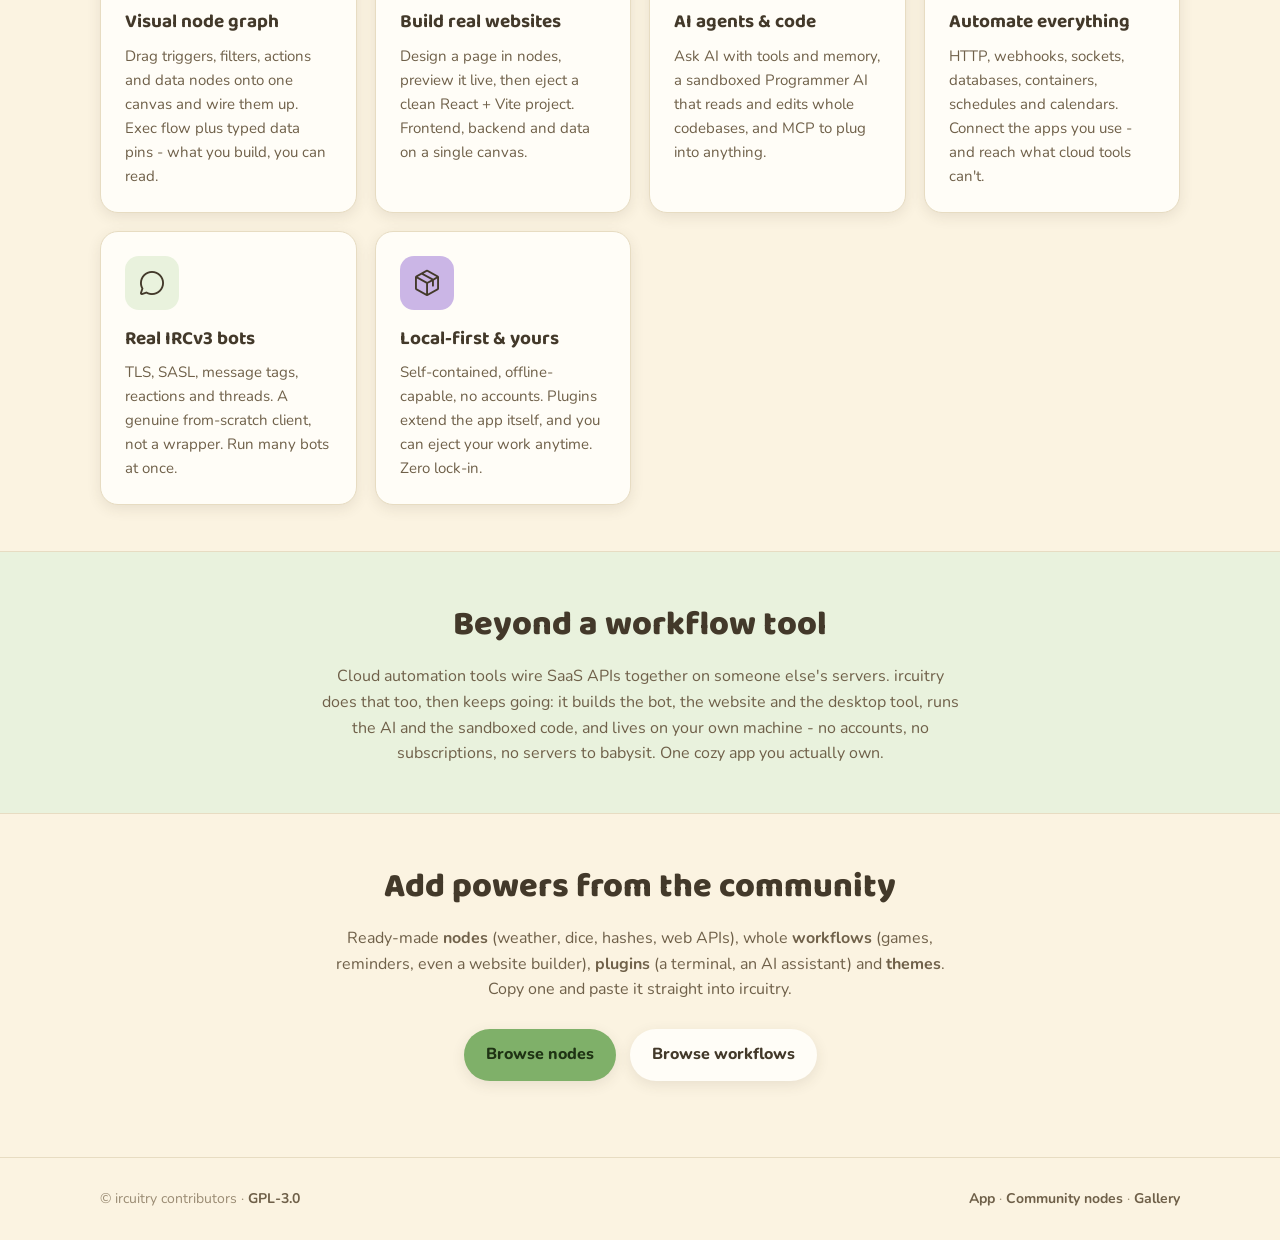
==== commit 8a3256d8: "chore(web): refresh carousel (collapsed inspector on non-IRC slides) Regenerated the theme screensho" ====
--- a/index.html
+++ b/index.html
@@ -116,6 +116,6 @@
   </footer>
 
   <div class="toast" id="toast"></div>
-  <script src="assets/app.js?v=25"></script>
+  <script src="assets/app.js?v=26"></script>
 </body>
 </html>
